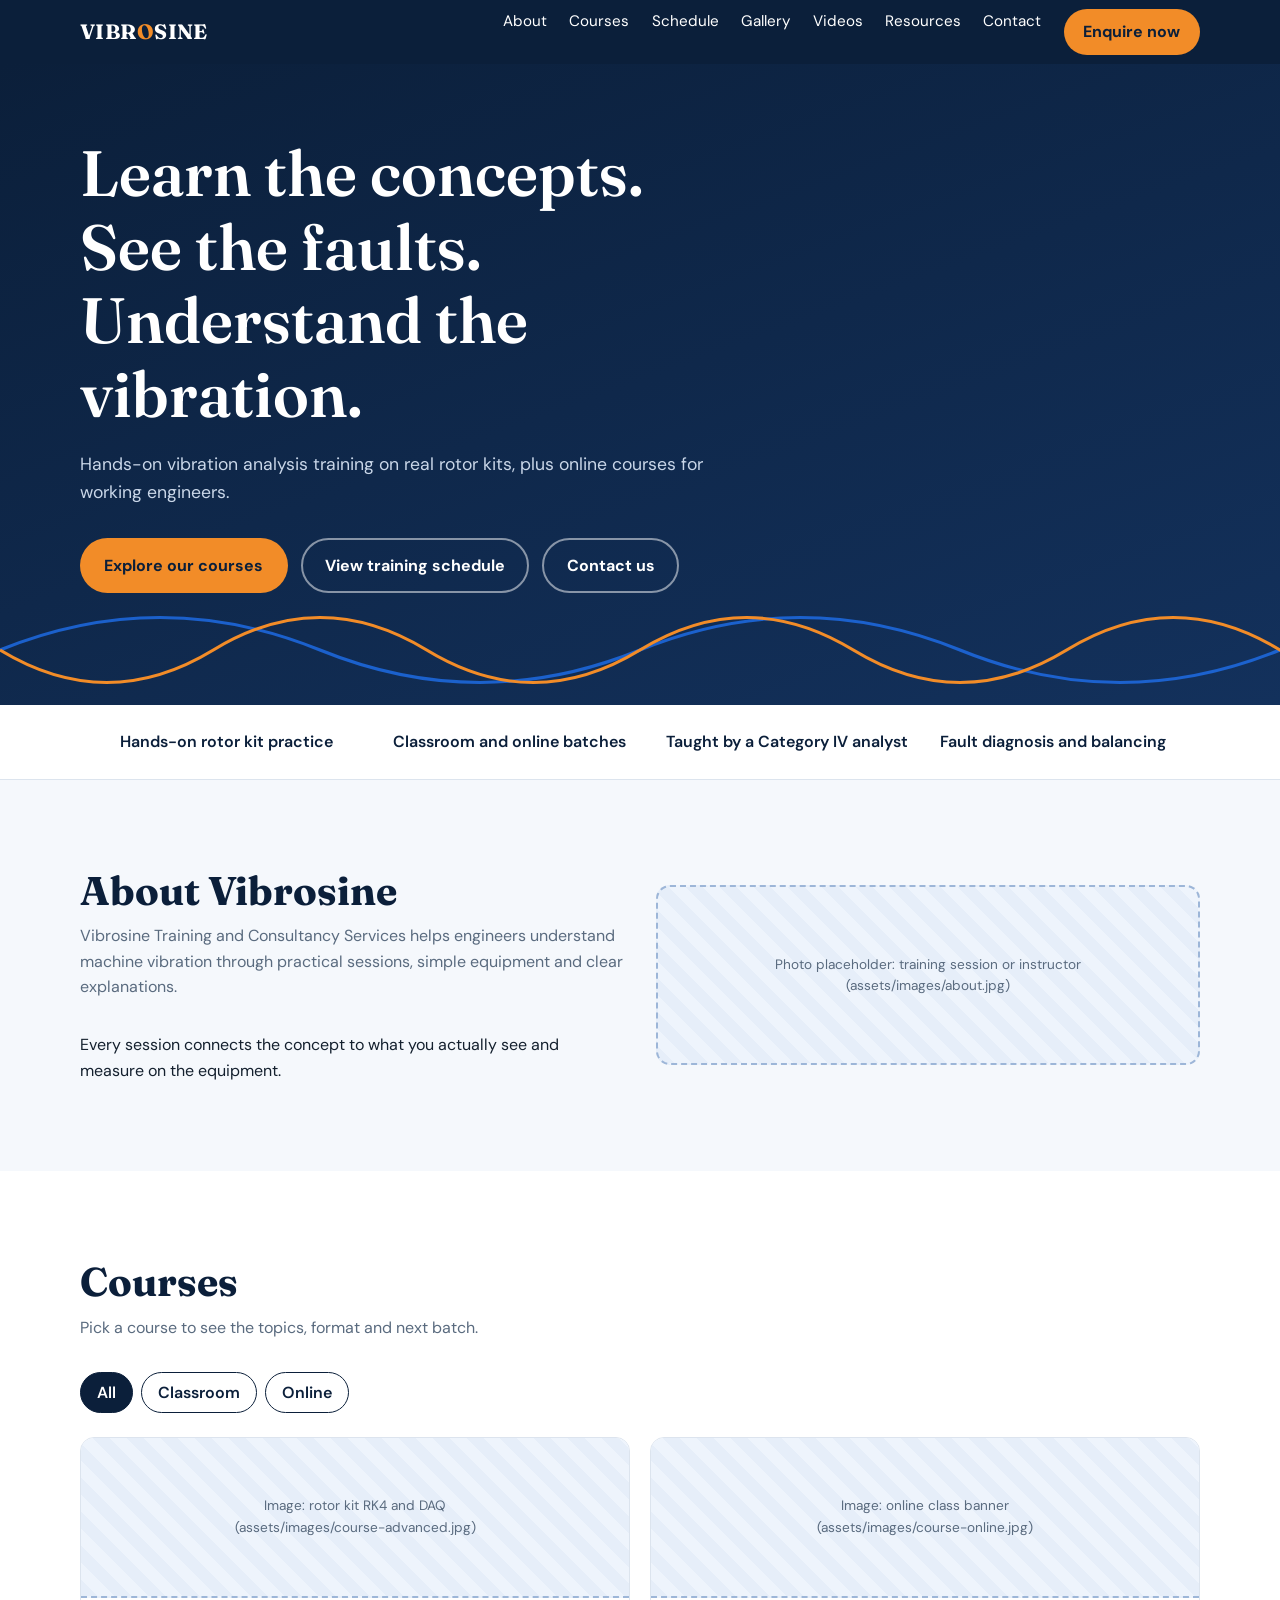
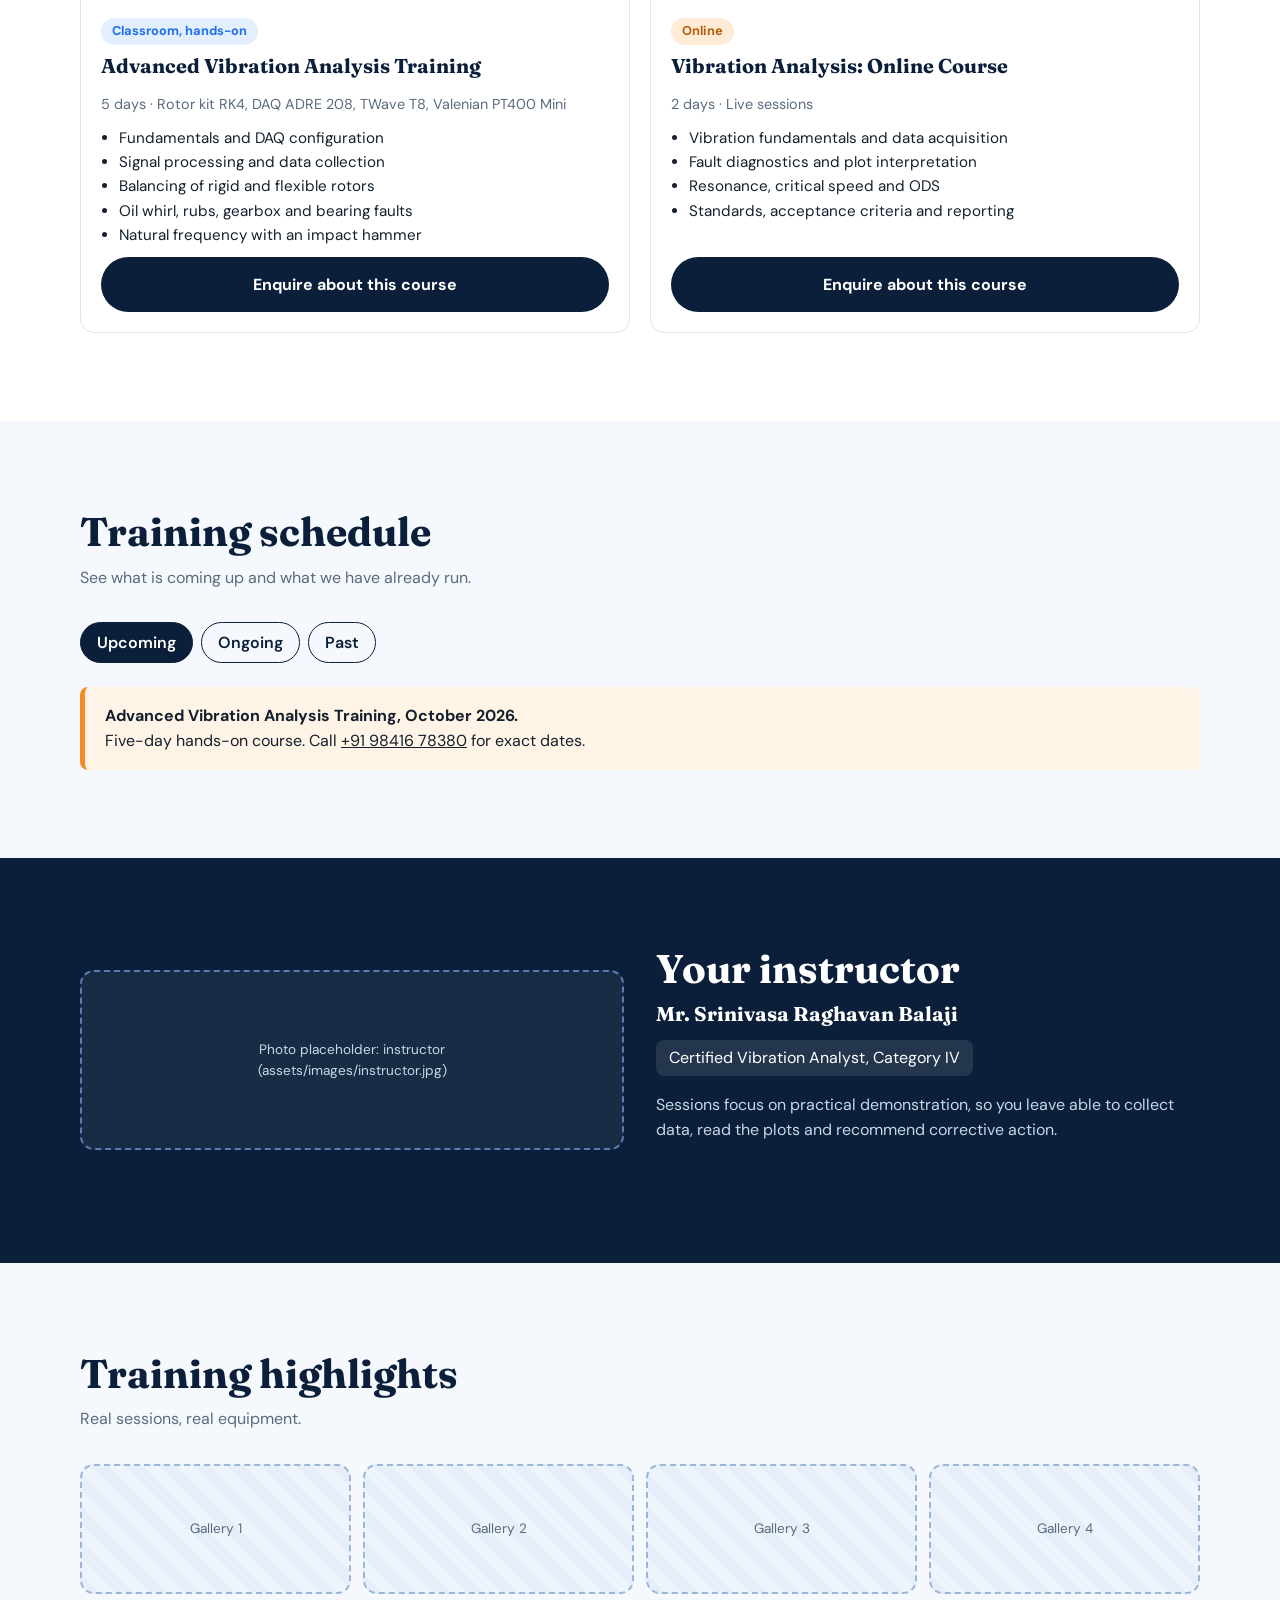
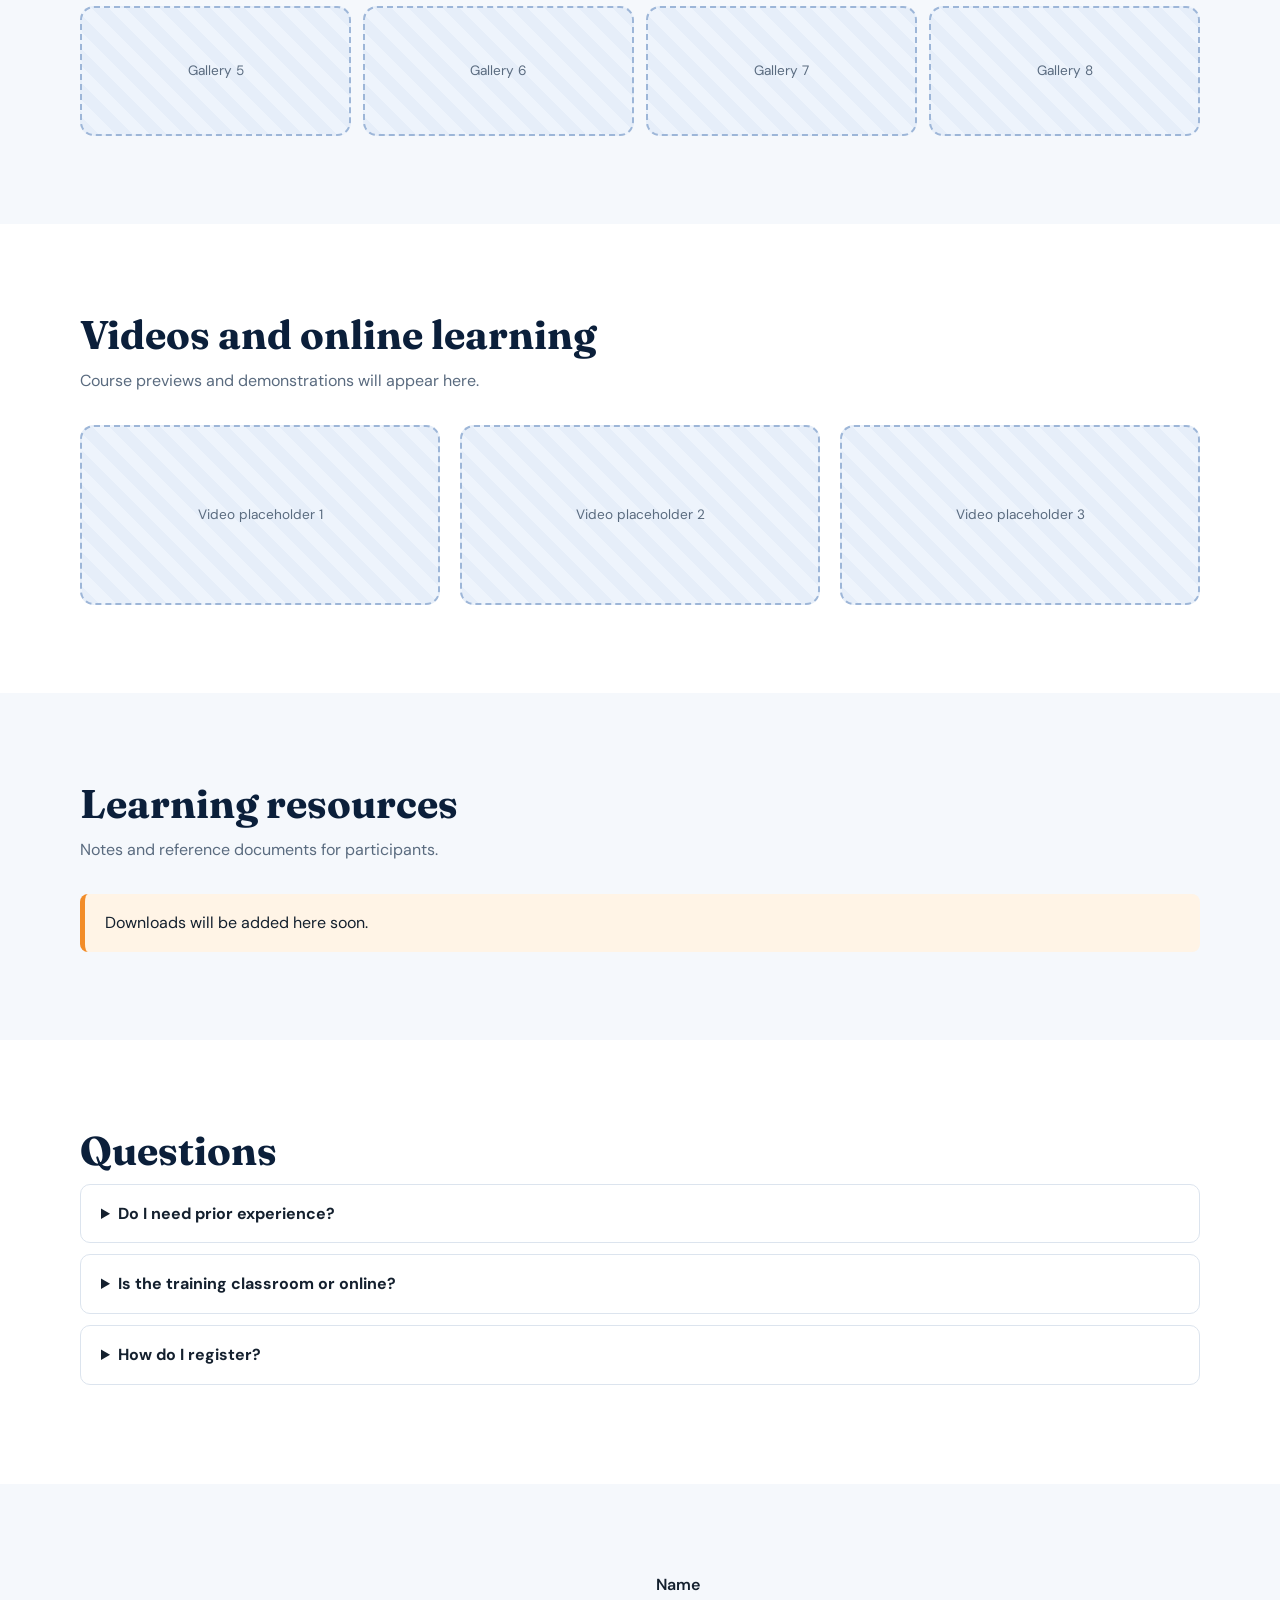
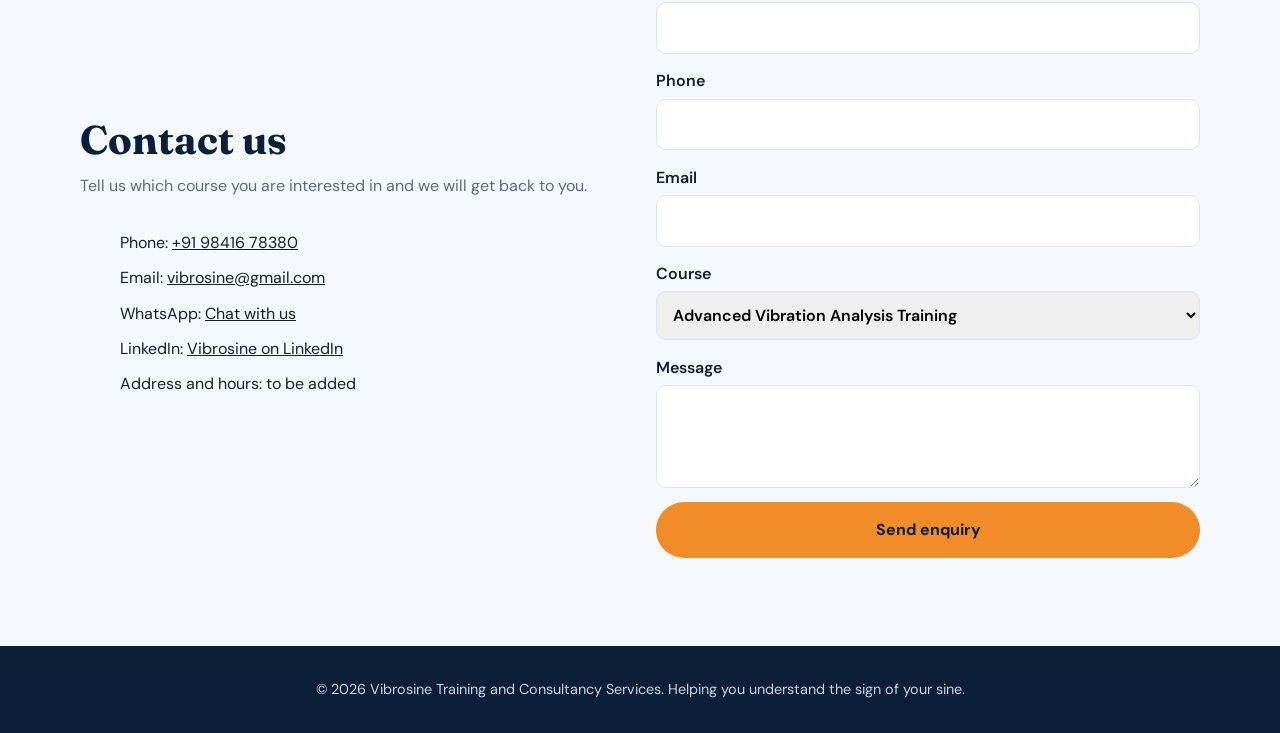
==== index.html @ 20111956 "Initial web design" ====
<!DOCTYPE html>
<html lang="en">
<head>
<meta charset="utf-8">
<meta name="viewport" content="width=device-width, initial-scale=1">
<title>Vibrosine Training and Consultancy Services | Vibration Analysis Training</title>
<meta name="description" content="Hands-on and online vibration analysis training in India. Learn the concepts, see the faults, understand the vibration.">
<link rel="preconnect" href="https://fonts.googleapis.com">
<link rel="preconnect" href="https://fonts.gstatic.com" crossorigin>
<link href="https://fonts.googleapis.com/css2?family=DM+Sans:wght@400;500;700&family=Fraunces:wght@600;700&display=swap" rel="stylesheet">
<link rel="stylesheet" href="css/styles.css">
</head>
<body>

<header class="top">
  <div class="wrap">
    <a class="brand" href="#home">VIBR<b>O</b>SINE</a>
    <button id="menu-btn" aria-expanded="false" aria-controls="nav-list" aria-label="Menu">&#9776;</button>
    <nav aria-label="Main">
      <ul id="nav-list">
        <li><a href="#about">About</a></li>
        <li><a href="#courses">Courses</a></li>
        <li><a href="#schedule">Schedule</a></li>
        <li><a href="#gallery">Gallery</a></li>
        <li><a href="#videos">Videos</a></li>
        <li><a href="#resources">Resources</a></li>
        <li><a href="#contact">Contact</a></li>
        <li><a class="btn btn-primary nav-cta" href="#contact">Enquire now</a></li>
      </ul>
    </nav>
  </div>
</header>

<main id="home">
<section class="hero">
  <div class="wrap">
    <h1>Learn the concepts. See the faults. Understand the vibration.</h1>
    <p>Hands-on vibration analysis training on real rotor kits, plus online courses for working engineers.</p>
    <div class="btns">
      <a class="btn btn-primary" href="#courses">Explore our courses</a>
      <a class="btn btn-ghost" href="#schedule">View training schedule</a>
      <a class="btn btn-ghost" href="#contact">Contact us</a>
    </div>
  </div>
  <svg class="wave" viewBox="0 0 2400 110" preserveAspectRatio="none" aria-hidden="true">
    <path class="b" d="M0 55 Q150 -10 300 55 T600 55 T900 55 T1200 55 T1500 55 T1800 55 T2100 55 T2400 55"/>
    <path class="a" d="M0 55 Q100 120 200 55 T400 55 T600 55 T800 55 T1000 55 T1200 55 T1400 55 T1600 55 T1800 55 T2000 55 T2200 55 T2400 55"/>
  </svg>
</section>

<div class="facts">
  <div class="wrap">
    <ul>
      <li>Hands-on rotor kit practice</li>
      <li>Classroom and online batches</li>
      <li>Taught by a Category IV analyst</li>
      <li>Fault diagnosis and balancing</li>
    </ul>
  </div>
</div>

<section id="about">
  <div class="wrap split">
    <div>
      <h2>About Vibrosine</h2>
      <p class="lead">Vibrosine Training and Consultancy Services helps engineers understand machine vibration through practical sessions, simple equipment and clear explanations. <!-- TODO: replace with client's company background, mission and vision --></p>
      <p>Every session connects the concept to what you actually see and measure on the equipment.</p>
    </div>
    <div class="ph">Photo placeholder: training session or instructor<br>(assets/images/about.jpg)</div>
  </div>
</section>

<section id="courses" class="sched">
  <div class="wrap">
    <h2>Courses</h2>
    <p class="lead">Pick a course to see the topics, format and next batch.</p>
    <div class="chips" role="group" aria-label="Filter courses">
      <button class="chip" data-filter="all" aria-pressed="true">All</button>
      <button class="chip" data-filter="classroom" aria-pressed="false">Classroom</button>
      <button class="chip" data-filter="online" aria-pressed="false">Online</button>
    </div>
    <div class="grid c2">
      <article class="card" data-type="classroom">
        <div class="ph">Image: rotor kit RK4 and DAQ<br>(assets/images/course-advanced.jpg)</div>
        <div class="body">
          <span class="tag">Classroom, hands-on</span>
          <h3>Advanced Vibration Analysis Training</h3>
          <p class="meta">5 days &middot; Rotor kit RK4, DAQ ADRE 208, TWave T8, Valenian PT400 Mini</p>
          <ul class="topics">
            <li>Fundamentals and DAQ configuration</li>
            <li>Signal processing and data collection</li>
            <li>Balancing of rigid and flexible rotors</li>
            <li>Oil whirl, rubs, gearbox and bearing faults</li>
            <li>Natural frequency with an impact hammer</li>
          </ul>
          <a class="btn btn-dark" href="#contact">Enquire about this course</a>
        </div>
      </article>
      <article class="card" data-type="online">
        <div class="ph">Image: online class banner<br>(assets/images/course-online.jpg)</div>
        <div class="body">
          <span class="tag online">Online</span>
          <h3>Vibration Analysis: Online Course</h3>
          <p class="meta">2 days &middot; Live sessions</p>
          <ul class="topics">
            <li>Vibration fundamentals and data acquisition</li>
            <li>Fault diagnostics and plot interpretation</li>
            <li>Resonance, critical speed and ODS</li>
            <li>Standards, acceptance criteria and reporting</li>
          </ul>
          <a class="btn btn-dark" href="#contact">Enquire about this course</a>
        </div>
      </article>
    </div>
  </div>
</section>

<section id="schedule">
  <div class="wrap">
    <h2>Training schedule</h2>
    <p class="lead">See what is coming up and what we have already run.</p>
    <div class="chips" role="tablist" aria-label="Schedule">
      <button class="chip" role="tab" data-panel="upcoming" aria-selected="true">Upcoming</button>
      <button class="chip" role="tab" data-panel="ongoing" aria-selected="false">Ongoing</button>
      <button class="chip" role="tab" data-panel="past" aria-selected="false">Past</button>
    </div>
    <div id="upcoming" class="panel">
      <div class="notice">
        <strong>Advanced Vibration Analysis Training, October 2026.</strong>
        <p>Five-day hands-on course. Call <a href="tel:+919841678380">+91 98416 78380</a> for exact dates. <!-- TODO: add confirmed dates --></p>
      </div>
    </div>
    <div id="ongoing" class="panel" hidden><p class="meta">No batch is running right now.</p></div>
    <div id="past" class="panel" hidden>
      <div class="grid c3">
        <div class="card"><div class="body"><span class="tag">Classroom</span><p class="date">Apr 12 to May 3, 2026</p><p>Vibration Analysis Training, four 5-day batches on the rotor kit.</p></div></div>
        <div class="card"><div class="body"><span class="tag online">Online</span><p class="date">Jun 13 to 28, 2026</p><p>Online course, three 2-day batches.</p></div></div>
      </div>
    </div>
  </div>
</section>

<section class="dark" id="instructor">
  <div class="wrap split">
    <div class="ph" style="color:#C9D6E8;background:rgba(255,255,255,.06);border-color:#5B7DB1">Photo placeholder: instructor<br>(assets/images/instructor.jpg)</div>
    <div>
      <h2>Your instructor</h2>
      <h3>Mr. Srinivasa Raghavan Balaji</h3>
      <span class="cred">Certified Vibration Analyst, Category IV</span>
      <p class="lead" style="margin-top:1rem">Sessions focus on practical demonstration, so you leave able to collect data, read the plots and recommend corrective action. <!-- TODO: client bio --></p>
    </div>
  </div>
</section>

<section id="gallery">
  <div class="wrap">
    <h2>Training highlights</h2>
    <p class="lead">Real sessions, real equipment.</p>
    <div class="gallery">
      <div class="ph">Gallery 1</div><div class="ph">Gallery 2</div><div class="ph">Gallery 3</div><div class="ph">Gallery 4</div>
      <div class="ph">Gallery 5</div><div class="ph">Gallery 6</div><div class="ph">Gallery 7</div><div class="ph">Gallery 8</div>
    </div>
  </div>
</section>

<section id="videos" class="sched">
  <div class="wrap">
    <h2>Videos and online learning</h2>
    <p class="lead">Course previews and demonstrations will appear here.</p>
    <div class="grid c3">
      <div class="ph">Video placeholder 1</div><div class="ph">Video placeholder 2</div><div class="ph">Video placeholder 3</div>
    </div>
  </div>
</section>

<section id="resources">
  <div class="wrap">
    <h2>Learning resources</h2>
    <p class="lead">Notes and reference documents for participants.</p>
    <div class="notice">Downloads will be added here soon.</div>
  </div>
</section>

<section id="faq" class="sched">
  <div class="wrap">
    <h2>Questions</h2>
    <details><summary>Do I need prior experience?</summary><p>Placeholder: confirm prerequisites with the client.</p></details>
    <details><summary>Is the training classroom or online?</summary><p>Both. See the course cards for the format of each course.</p></details>
    <details><summary>How do I register?</summary><p>Send an enquiry below or call +91 98416 78380.</p></details>
  </div>
</section>

<section id="contact">
  <div class="wrap split">
    <div>
      <h2>Contact us</h2>
      <p class="lead">Tell us which course you are interested in and we will get back to you.</p>
      <ul class="contact-list">
        <li>Phone: <a href="tel:+919841678380">+91 98416 78380</a></li>
        <li>Email: <a href="mailto:vibrosine@gmail.com">vibrosine@gmail.com</a></li>
        <li>WhatsApp: <a href="https://wa.me/919841678380">Chat with us</a></li>
        <li>LinkedIn: <a href="https://www.linkedin.com/in/vibrosine-training-and-consultancy-services-b23923156/">Vibrosine on LinkedIn</a></li>
        <li>Address and hours: <!-- TODO from client --> to be added</li>
      </ul>
    </div>
    <form name="enquiry" method="POST" data-netlify="true">
      <input type="hidden" name="form-name" value="enquiry">
      <label>Name <input name="name" required></label>
      <label>Phone <input name="phone" type="tel" required></label>
      <label>Email <input name="email" type="email"></label>
      <label>Course
        <select name="course"><option>Advanced Vibration Analysis Training</option><option>Online Course</option><option>Not sure yet</option></select>
      </label>
      <label>Message <textarea name="message" rows="3"></textarea></label>
      <button class="btn btn-primary" type="submit">Send enquiry</button>
    </form>
  </div>
</section>
</main>

<footer><div class="wrap">&copy; 2026 Vibrosine Training and Consultancy Services. Helping you understand the sign of your sine.</div></footer>

<div class="float"><a href="tel:+919841678380">Call</a><a href="https://wa.me/919841678380">WhatsApp</a></div>

<script src="js/main.js"></script>
</body>
</html>
---- css/styles.css ----
/* Vibrosine - base styles (mobile-first). Tokens first, then layout. */
:root{
  --navy:#0B1F3A; --navy-2:#13315C; --blue:#1F6FEB; --orange:#F28C28;
  --paper:#F5F8FC; --white:#fff; --ink:#14202E; --muted:#5A6B7F; --line:#DCE4EE;
  --serif:'Fraunces',Georgia,serif; --sans:'DM Sans',system-ui,sans-serif;
  --r:14px; --wrap:1120px;
}
*{box-sizing:border-box;margin:0}
html{scroll-behavior:smooth;scroll-padding-top:72px}
body{font:400 1rem/1.6 var(--sans);color:var(--ink);background:var(--paper)}
img{max-width:100%;display:block}
a{color:inherit}
:focus-visible{outline:3px solid var(--orange);outline-offset:3px}
.wrap{width:min(100% - 2.5rem,var(--wrap));margin-inline:auto}
section{padding:4rem 0}
h1,h2,h3{font-family:var(--serif);line-height:1.15;color:var(--navy)}
h1{font-size:clamp(2.2rem,8vw,4rem);font-weight:600}
h2{font-size:clamp(1.7rem,5vw,2.5rem);margin-bottom:.6rem}
h3{font-size:1.25rem;margin-bottom:.4rem}
.lead{color:var(--muted);max-width:60ch;margin-bottom:2rem}

.btn{display:inline-block;padding:.8rem 1.4rem;border-radius:999px;text-decoration:none;border:2px solid transparent;cursor:pointer;font:inherit;font-weight:700}
.btn-primary{background:var(--orange);color:var(--navy)}
.btn-ghost{border-color:rgba(255,255,255,.5);color:#fff}
.btn-dark{background:var(--navy);color:#fff}
.btn:hover{filter:brightness(1.08)}

.top{position:sticky;top:0;z-index:20;background:var(--navy);color:#fff}
.top .wrap{display:flex;align-items:center;justify-content:space-between;height:64px}
.brand{font-family:var(--serif);font-weight:700;font-size:1.3rem;text-decoration:none;letter-spacing:.02em}
.brand b{color:var(--orange)}
#menu-btn{background:none;border:0;color:#fff;font-size:1.6rem;padding:.4rem}
nav ul{list-style:none;display:none;position:absolute;left:0;right:0;top:64px;background:var(--navy-2);padding:1rem 1.25rem}
nav ul.open{display:block}
nav li a{display:block;padding:.65rem 0;text-decoration:none}
.nav-cta{display:none}

/* hero: the sine wave is the one memorable element */
.hero{background:linear-gradient(160deg,var(--navy),var(--navy-2));color:#fff;padding:4.5rem 0 7rem;position:relative;overflow:hidden}
.hero h1{color:#fff;max-width:16ch}
.hero p{max-width:52ch;margin:1.2rem 0 2rem;color:#C9D6E8;font-size:1.1rem}
.hero .btns{display:flex;flex-wrap:wrap;gap:.8rem}
.wave{position:absolute;left:0;bottom:0;width:200%;height:110px;animation:drift 14s linear infinite}
.wave path{fill:none;stroke-width:3}
.wave .a{stroke:var(--orange)} .wave .b{stroke:var(--blue);opacity:.8}
@keyframes drift{to{transform:translateX(-50%)}}
@media (prefers-reduced-motion:reduce){.wave{animation:none}html{scroll-behavior:auto}}

.facts{background:var(--white);border-bottom:1px solid var(--line);padding:1.5rem 0}
.facts ul{list-style:none;display:grid;gap:.8rem;grid-template-columns:1fr 1fr;font-weight:600;color:var(--navy)}

.ph{background:repeating-linear-gradient(45deg,#E6EEF9,#E6EEF9 12px,#EEF4FC 12px,#EEF4FC 24px);border:2px dashed #9DB6D8;border-radius:var(--r);display:grid;place-items:center;text-align:center;color:var(--muted);font-size:.85rem;padding:1rem;min-height:180px}

.grid{display:grid;gap:1.25rem}
.card{background:var(--white);border:1px solid var(--line);border-radius:var(--r);overflow:hidden;display:flex;flex-direction:column}
.card[hidden]{display:none}
.card .body{padding:1.25rem;display:flex;flex-direction:column;gap:.6rem;flex:1}
.card .ph{border-radius:0;border:0;border-bottom:2px dashed #9DB6D8;min-height:160px}
.tag{align-self:flex-start;font-size:.8rem;font-weight:700;padding:.2rem .7rem;border-radius:999px;background:#E3EEFF;color:var(--blue)}
.tag.online{background:#FFEBD6;color:#B25F0A}
.meta{color:var(--muted);font-size:.9rem}
.card ul.topics{padding-left:1.1rem;font-size:.95rem}
.card .btn{margin-top:auto;text-align:center}
.chips{display:flex;gap:.5rem;margin-bottom:1.5rem;flex-wrap:wrap}
.chip{border:1.5px solid var(--navy);background:none;color:var(--navy);border-radius:999px;padding:.4rem 1rem;font:inherit;font-weight:600;cursor:pointer}
.chip[aria-pressed=true],.chip[aria-selected=true]{background:var(--navy);color:#fff}

.sched{background:var(--white)}
.date{font-family:var(--serif);font-weight:700;font-size:1.15rem;color:var(--navy)}
.panel[hidden]{display:none}
.notice{background:#FFF4E6;border-left:5px solid var(--orange);padding:1rem 1.25rem;border-radius:8px}

.split{display:grid;gap:2rem;align-items:center}
.dark{background:var(--navy);color:#fff}
.dark h2,.dark h3{color:#fff}
.dark .lead{color:#C9D6E8}
.cred{display:inline-block;margin-top:.6rem;padding:.3rem .8rem;border-radius:8px;background:rgba(255,255,255,.1)}

.gallery{display:grid;gap:.75rem;grid-template-columns:1fr 1fr}
.gallery .ph{min-height:130px}

details{background:var(--white);border:1px solid var(--line);border-radius:10px;padding:1rem 1.25rem;margin-bottom:.7rem}
summary{font-weight:700;cursor:pointer}
details p{margin-top:.6rem;color:var(--muted)}

form{display:grid;gap:.9rem}
label{font-weight:600;display:grid;gap:.3rem}
input,select,textarea{font:inherit;padding:.75rem;border:1.5px solid var(--line);border-radius:10px;width:100%}
.contact-list{list-style:none;display:grid;gap:.6rem;margin:1rem 0}
footer{background:var(--navy);color:#C9D6E8;padding:2rem 0 5.5rem;text-align:center;font-size:.9rem}

.float{position:fixed;left:0;right:0;bottom:0;z-index:30;display:flex;background:var(--navy);box-shadow:0 -4px 16px rgba(0,0,0,.2)}
.float a{flex:1;text-align:center;padding:.9rem;font-weight:700;text-decoration:none;color:#fff}
.float a+a{background:#1FA855}

@media (min-width:760px){
  #menu-btn{display:none}
  nav ul{display:flex;position:static;background:none;padding:0;gap:1.4rem}
  nav li a{padding:0;font-size:.95rem}
  .nav-cta{display:inline-block;padding:.5rem 1.1rem}
  .grid.c2{grid-template-columns:repeat(2,1fr)}
  .grid.c3{grid-template-columns:repeat(3,1fr)}
  .facts ul{grid-template-columns:repeat(4,1fr)}
  .split{grid-template-columns:1fr 1fr}
  .gallery{grid-template-columns:repeat(4,1fr)}
  .float{display:none}
  footer{padding-bottom:2rem}
  section{padding:5.5rem 0}
}
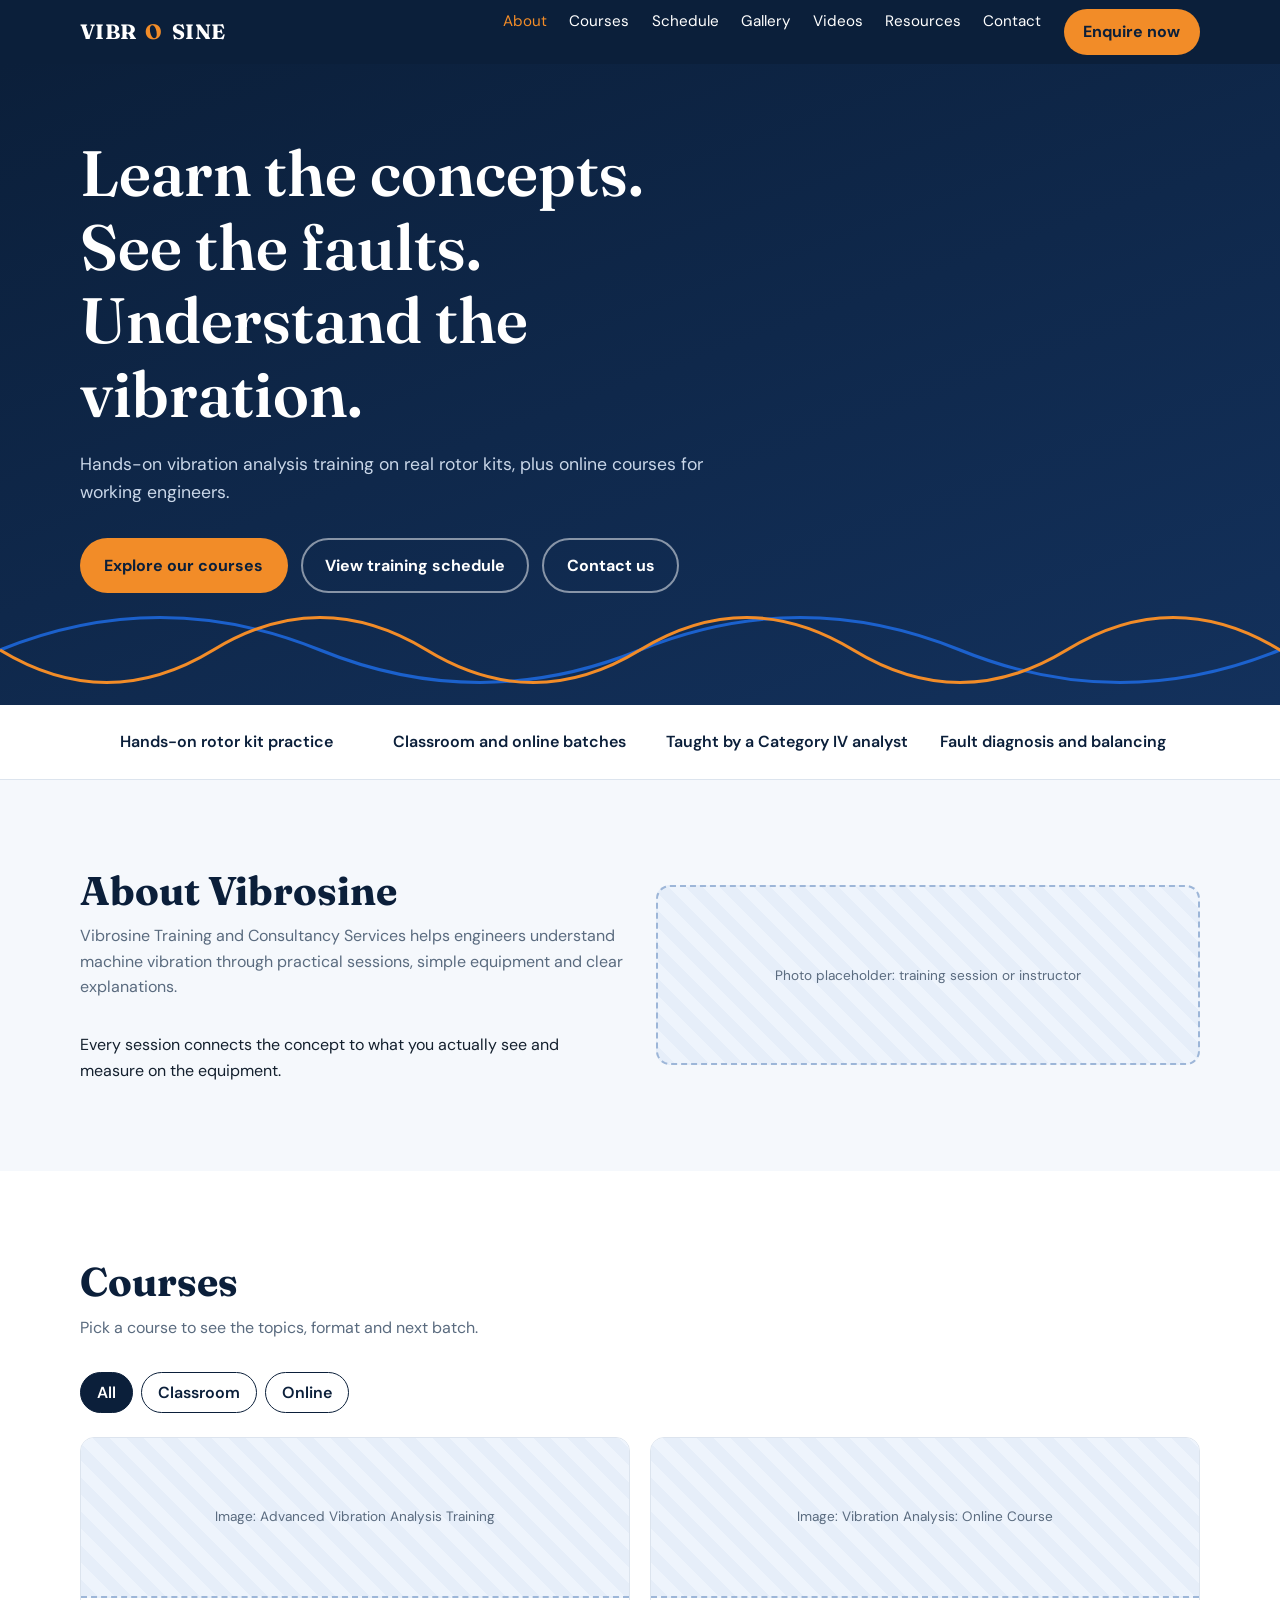
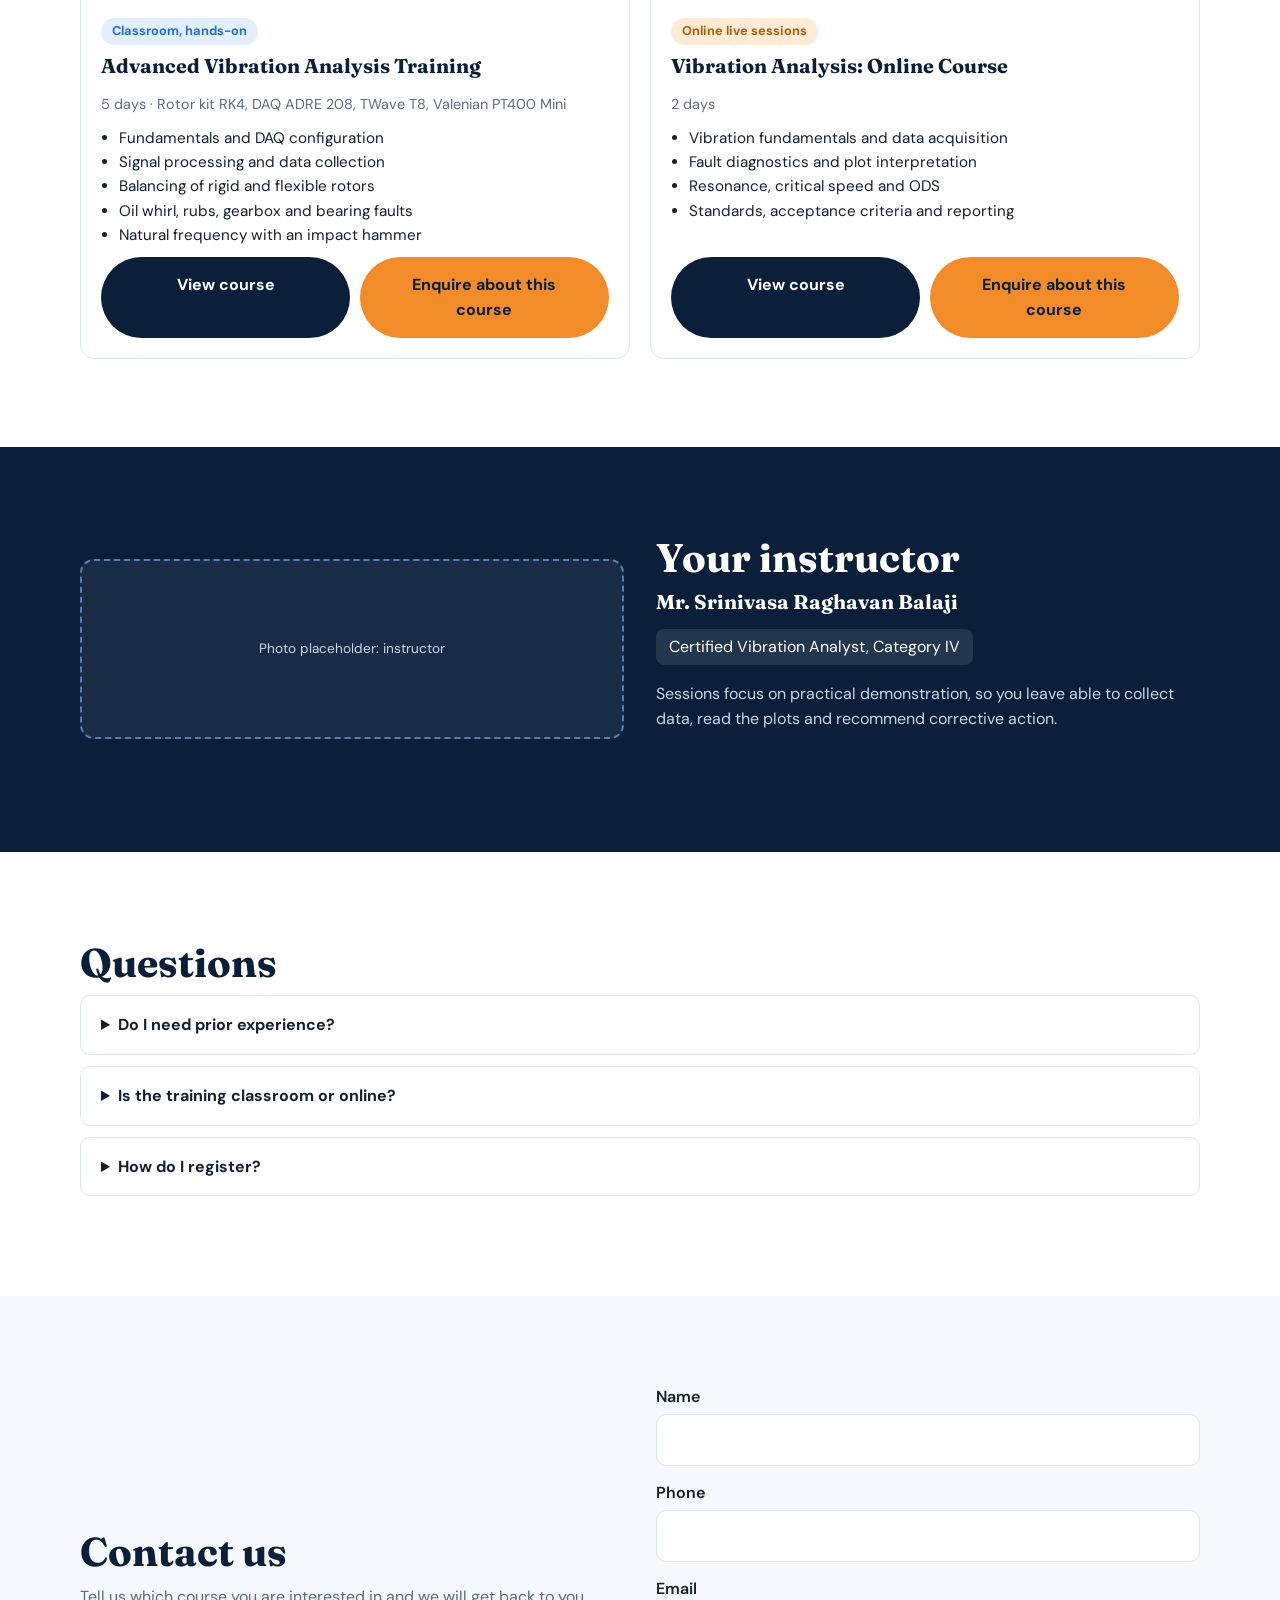
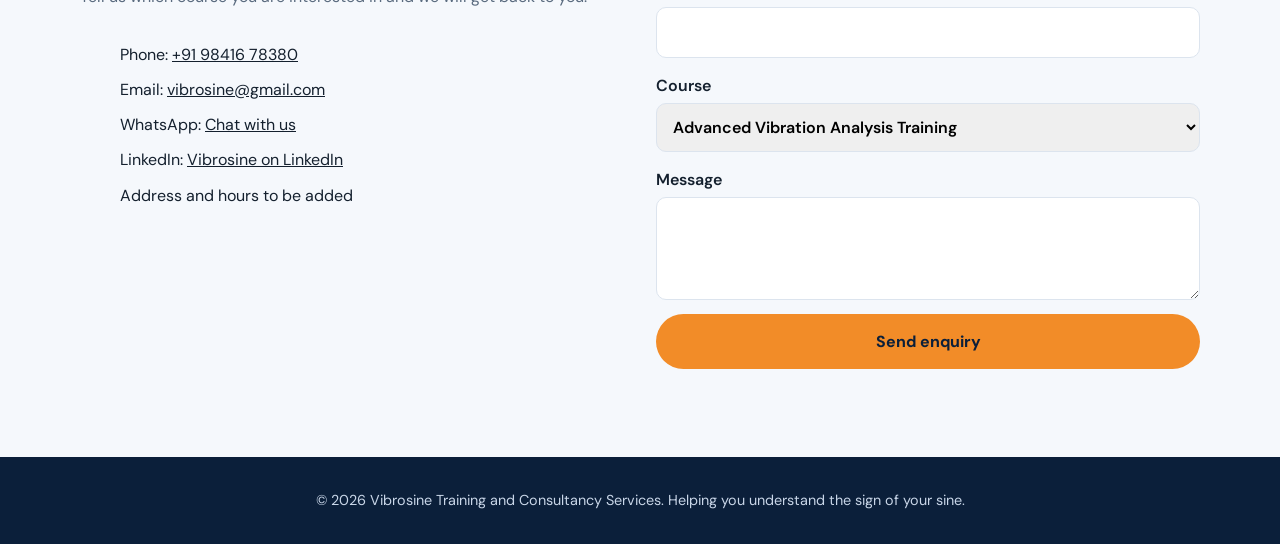
==== commit e8d1db1a: "Add files via upload" ====
--- a/index.html
+++ b/index.html
@@ -1,227 +1,135 @@
-<!DOCTYPE html>
-<html lang="en">
-<head>
-<meta charset="utf-8">
-<meta name="viewport" content="width=device-width, initial-scale=1">
-<title>Vibrosine Training and Consultancy Services | Vibration Analysis Training</title>
-<meta name="description" content="Hands-on and online vibration analysis training in India. Learn the concepts, see the faults, understand the vibration.">
-<link rel="preconnect" href="https://fonts.googleapis.com">
-<link rel="preconnect" href="https://fonts.gstatic.com" crossorigin>
-<link href="https://fonts.googleapis.com/css2?family=DM+Sans:wght@400;500;700&family=Fraunces:wght@600;700&display=swap" rel="stylesheet">
-<link rel="stylesheet" href="css/styles.css">
-</head>
-<body>
-
-<header class="top">
-  <div class="wrap">
-    <a class="brand" href="#home">VIBR<b>O</b>SINE</a>
-    <button id="menu-btn" aria-expanded="false" aria-controls="nav-list" aria-label="Menu">&#9776;</button>
-    <nav aria-label="Main">
-      <ul id="nav-list">
-        <li><a href="#about">About</a></li>
-        <li><a href="#courses">Courses</a></li>
-        <li><a href="#schedule">Schedule</a></li>
-        <li><a href="#gallery">Gallery</a></li>
-        <li><a href="#videos">Videos</a></li>
-        <li><a href="#resources">Resources</a></li>
-        <li><a href="#contact">Contact</a></li>
-        <li><a class="btn btn-primary nav-cta" href="#contact">Enquire now</a></li>
-      </ul>
-    </nav>
-  </div>
-</header>
-
-<main id="home">
-<section class="hero">
-  <div class="wrap">
-    <h1>Learn the concepts. See the faults. Understand the vibration.</h1>
-    <p>Hands-on vibration analysis training on real rotor kits, plus online courses for working engineers.</p>
-    <div class="btns">
-      <a class="btn btn-primary" href="#courses">Explore our courses</a>
-      <a class="btn btn-ghost" href="#schedule">View training schedule</a>
-      <a class="btn btn-ghost" href="#contact">Contact us</a>
-    </div>
-  </div>
-  <svg class="wave" viewBox="0 0 2400 110" preserveAspectRatio="none" aria-hidden="true">
-    <path class="b" d="M0 55 Q150 -10 300 55 T600 55 T900 55 T1200 55 T1500 55 T1800 55 T2100 55 T2400 55"/>
-    <path class="a" d="M0 55 Q100 120 200 55 T400 55 T600 55 T800 55 T1000 55 T1200 55 T1400 55 T1600 55 T1800 55 T2000 55 T2200 55 T2400 55"/>
-  </svg>
-</section>
-
-<div class="facts">
-  <div class="wrap">
-    <ul>
-      <li>Hands-on rotor kit practice</li>
-      <li>Classroom and online batches</li>
-      <li>Taught by a Category IV analyst</li>
-      <li>Fault diagnosis and balancing</li>
-    </ul>
-  </div>
-</div>
-
-<section id="about">
-  <div class="wrap split">
-    <div>
-      <h2>About Vibrosine</h2>
-      <p class="lead">Vibrosine Training and Consultancy Services helps engineers understand machine vibration through practical sessions, simple equipment and clear explanations. <!-- TODO: replace with client's company background, mission and vision --></p>
-      <p>Every session connects the concept to what you actually see and measure on the equipment.</p>
-    </div>
-    <div class="ph">Photo placeholder: training session or instructor<br>(assets/images/about.jpg)</div>
-  </div>
-</section>
-
-<section id="courses" class="sched">
-  <div class="wrap">
-    <h2>Courses</h2>
-    <p class="lead">Pick a course to see the topics, format and next batch.</p>
-    <div class="chips" role="group" aria-label="Filter courses">
-      <button class="chip" data-filter="all" aria-pressed="true">All</button>
-      <button class="chip" data-filter="classroom" aria-pressed="false">Classroom</button>
-      <button class="chip" data-filter="online" aria-pressed="false">Online</button>
-    </div>
-    <div class="grid c2">
-      <article class="card" data-type="classroom">
-        <div class="ph">Image: rotor kit RK4 and DAQ<br>(assets/images/course-advanced.jpg)</div>
-        <div class="body">
-          <span class="tag">Classroom, hands-on</span>
-          <h3>Advanced Vibration Analysis Training</h3>
-          <p class="meta">5 days &middot; Rotor kit RK4, DAQ ADRE 208, TWave T8, Valenian PT400 Mini</p>
-          <ul class="topics">
-            <li>Fundamentals and DAQ configuration</li>
-            <li>Signal processing and data collection</li>
-            <li>Balancing of rigid and flexible rotors</li>
-            <li>Oil whirl, rubs, gearbox and bearing faults</li>
-            <li>Natural frequency with an impact hammer</li>
-          </ul>
-          <a class="btn btn-dark" href="#contact">Enquire about this course</a>
-        </div>
-      </article>
-      <article class="card" data-type="online">
-        <div class="ph">Image: online class banner<br>(assets/images/course-online.jpg)</div>
-        <div class="body">
-          <span class="tag online">Online</span>
-          <h3>Vibration Analysis: Online Course</h3>
-          <p class="meta">2 days &middot; Live sessions</p>
-          <ul class="topics">
-            <li>Vibration fundamentals and data acquisition</li>
-            <li>Fault diagnostics and plot interpretation</li>
-            <li>Resonance, critical speed and ODS</li>
-            <li>Standards, acceptance criteria and reporting</li>
-          </ul>
-          <a class="btn btn-dark" href="#contact">Enquire about this course</a>
-        </div>
-      </article>
-    </div>
-  </div>
-</section>
-
-<section id="schedule">
-  <div class="wrap">
-    <h2>Training schedule</h2>
-    <p class="lead">See what is coming up and what we have already run.</p>
-    <div class="chips" role="tablist" aria-label="Schedule">
-      <button class="chip" role="tab" data-panel="upcoming" aria-selected="true">Upcoming</button>
-      <button class="chip" role="tab" data-panel="ongoing" aria-selected="false">Ongoing</button>
-      <button class="chip" role="tab" data-panel="past" aria-selected="false">Past</button>
-    </div>
-    <div id="upcoming" class="panel">
-      <div class="notice">
-        <strong>Advanced Vibration Analysis Training, October 2026.</strong>
-        <p>Five-day hands-on course. Call <a href="tel:+919841678380">+91 98416 78380</a> for exact dates. <!-- TODO: add confirmed dates --></p>
-      </div>
-    </div>
-    <div id="ongoing" class="panel" hidden><p class="meta">No batch is running right now.</p></div>
-    <div id="past" class="panel" hidden>
-      <div class="grid c3">
-        <div class="card"><div class="body"><span class="tag">Classroom</span><p class="date">Apr 12 to May 3, 2026</p><p>Vibration Analysis Training, four 5-day batches on the rotor kit.</p></div></div>
-        <div class="card"><div class="body"><span class="tag online">Online</span><p class="date">Jun 13 to 28, 2026</p><p>Online course, three 2-day batches.</p></div></div>
-      </div>
-    </div>
-  </div>
-</section>
-
-<section class="dark" id="instructor">
-  <div class="wrap split">
-    <div class="ph" style="color:#C9D6E8;background:rgba(255,255,255,.06);border-color:#5B7DB1">Photo placeholder: instructor<br>(assets/images/instructor.jpg)</div>
-    <div>
-      <h2>Your instructor</h2>
-      <h3>Mr. Srinivasa Raghavan Balaji</h3>
-      <span class="cred">Certified Vibration Analyst, Category IV</span>
-      <p class="lead" style="margin-top:1rem">Sessions focus on practical demonstration, so you leave able to collect data, read the plots and recommend corrective action. <!-- TODO: client bio --></p>
-    </div>
-  </div>
-</section>
-
-<section id="gallery">
-  <div class="wrap">
-    <h2>Training highlights</h2>
-    <p class="lead">Real sessions, real equipment.</p>
-    <div class="gallery">
-      <div class="ph">Gallery 1</div><div class="ph">Gallery 2</div><div class="ph">Gallery 3</div><div class="ph">Gallery 4</div>
-      <div class="ph">Gallery 5</div><div class="ph">Gallery 6</div><div class="ph">Gallery 7</div><div class="ph">Gallery 8</div>
-    </div>
-  </div>
-</section>
-
-<section id="videos" class="sched">
-  <div class="wrap">
-    <h2>Videos and online learning</h2>
-    <p class="lead">Course previews and demonstrations will appear here.</p>
-    <div class="grid c3">
-      <div class="ph">Video placeholder 1</div><div class="ph">Video placeholder 2</div><div class="ph">Video placeholder 3</div>
-    </div>
-  </div>
-</section>
-
-<section id="resources">
-  <div class="wrap">
-    <h2>Learning resources</h2>
-    <p class="lead">Notes and reference documents for participants.</p>
-    <div class="notice">Downloads will be added here soon.</div>
-  </div>
-</section>
-
-<section id="faq" class="sched">
-  <div class="wrap">
-    <h2>Questions</h2>
-    <details><summary>Do I need prior experience?</summary><p>Placeholder: confirm prerequisites with the client.</p></details>
-    <details><summary>Is the training classroom or online?</summary><p>Both. See the course cards for the format of each course.</p></details>
-    <details><summary>How do I register?</summary><p>Send an enquiry below or call +91 98416 78380.</p></details>
-  </div>
-</section>
-
-<section id="contact">
-  <div class="wrap split">
-    <div>
-      <h2>Contact us</h2>
-      <p class="lead">Tell us which course you are interested in and we will get back to you.</p>
-      <ul class="contact-list">
-        <li>Phone: <a href="tel:+919841678380">+91 98416 78380</a></li>
-        <li>Email: <a href="mailto:vibrosine@gmail.com">vibrosine@gmail.com</a></li>
-        <li>WhatsApp: <a href="https://wa.me/919841678380">Chat with us</a></li>
-        <li>LinkedIn: <a href="https://www.linkedin.com/in/vibrosine-training-and-consultancy-services-b23923156/">Vibrosine on LinkedIn</a></li>
-        <li>Address and hours: <!-- TODO from client --> to be added</li>
-      </ul>
-    </div>
-    <form name="enquiry" method="POST" data-netlify="true">
-      <input type="hidden" name="form-name" value="enquiry">
-      <label>Name <input name="name" required></label>
-      <label>Phone <input name="phone" type="tel" required></label>
-      <label>Email <input name="email" type="email"></label>
-      <label>Course
-        <select name="course"><option>Advanced Vibration Analysis Training</option><option>Online Course</option><option>Not sure yet</option></select>
-      </label>
-      <label>Message <textarea name="message" rows="3"></textarea></label>
-      <button class="btn btn-primary" type="submit">Send enquiry</button>
-    </form>
-  </div>
-</section>
-</main>
-
-<footer><div class="wrap">&copy; 2026 Vibrosine Training and Consultancy Services. Helping you understand the sign of your sine.</div></footer>
-
-<div class="float"><a href="tel:+919841678380">Call</a><a href="https://wa.me/919841678380">WhatsApp</a></div>
-
-<script src="js/main.js"></script>
-</body>
-</html>
+<!DOCTYPE html>
+<html lang="en">
+<head>
+<meta charset="utf-8">
+<meta name="viewport" content="width=device-width, initial-scale=1">
+<title>Vibrosine Training and Consultancy Services | Vibration Analysis Training</title>
+<meta name="description" content="Hands-on and online vibration analysis training in India. Learn the concepts, see the faults, understand the vibration.">
+<link rel="preconnect" href="https://fonts.googleapis.com">
+<link rel="preconnect" href="https://fonts.gstatic.com" crossorigin>
+<link href="https://fonts.googleapis.com/css2?family=DM+Sans:wght@400;500;700&family=Fraunces:wght@600;700&display=swap" rel="stylesheet">
+<link rel="stylesheet" href="css/tokens.css">
+<link rel="stylesheet" href="css/base.css">
+<link rel="stylesheet" href="css/components.css">
+<link rel="stylesheet" href="css/pages.css">
+</head>
+<body data-root="" data-page="home">
+
+<header class="top">
+  <div class="wrap">
+    <a class="brand" href="index.html">VIBR<b>O</b>SINE</a>
+    <button id="menu-btn" aria-expanded="false" aria-controls="nav-list" aria-label="Menu">&#9776;</button>
+    <nav aria-label="Main">
+      <ul id="nav-list">
+        <li><a href="index.html#about">About</a></li>
+        <li><a href="courses/index.html">Courses</a></li>
+        <li><a href="schedule/index.html">Schedule</a></li>
+        <li><a href="gallery/index.html">Gallery</a></li>
+        <li><a href="videos/index.html">Videos</a></li>
+        <li><a href="resources/index.html">Resources</a></li>
+        <li><a href="index.html#contact">Contact</a></li>
+        <li><a class="btn btn-primary nav-cta" href="index.html#contact">Enquire now</a></li>
+      </ul>
+    </nav>
+  </div>
+</header>
+
+<main id="home">
+<section class="hero">
+  <div class="wrap">
+    <h1 data-bind="hero-title">Learn the concepts. See the faults. Understand the vibration.</h1>
+    <p data-bind="hero-subtitle">Hands-on vibration analysis training on real rotor kits, plus online courses for working engineers.</p>
+    <div class="btns">
+      <a class="btn btn-primary" href="courses/index.html">Explore our courses</a>
+      <a class="btn btn-ghost" href="schedule/index.html">View training schedule</a>
+      <a class="btn btn-ghost" href="#contact">Contact us</a>
+    </div>
+  </div>
+  <svg class="wave" viewBox="0 0 2400 110" preserveAspectRatio="none" aria-hidden="true">
+    <path class="b" d="M0 55 Q150 -10 300 55 T600 55 T900 55 T1200 55 T1500 55 T1800 55 T2100 55 T2400 55"/>
+    <path class="a" d="M0 55 Q100 120 200 55 T400 55 T600 55 T800 55 T1000 55 T1200 55 T1400 55 T1600 55 T1800 55 T2000 55 T2200 55 T2400 55"/>
+  </svg>
+</section>
+
+<div class="facts">
+  <div class="wrap">
+    <ul data-bind="facts"></ul>
+  </div>
+</div>
+
+<section id="about">
+  <div class="wrap split">
+    <div>
+      <h2>About Vibrosine</h2>
+      <p class="lead" data-bind="about-lead"></p>
+      <p data-bind="about-body"></p>
+    </div>
+    <div data-bind="about-media"></div>
+  </div>
+</section>
+
+<section id="courses" class="sched">
+  <div class="wrap">
+    <h2>Courses</h2>
+    <p class="lead">Pick a course to see the topics, format and next batch.</p>
+    <div class="chips" role="group" aria-label="Filter courses">
+      <button class="chip" data-filter="all" aria-pressed="true">All</button>
+      <button class="chip" data-filter="classroom" aria-pressed="false">Classroom</button>
+      <button class="chip" data-filter="online" aria-pressed="false">Online</button>
+    </div>
+    <div class="grid c2" data-bind="courses"></div>
+  </div>
+</section>
+
+<section class="dark" id="instructor">
+  <div class="wrap split">
+    <div data-bind="instructor-media"></div>
+    <div>
+      <h2>Your instructor</h2>
+      <h3 data-bind="instructor-name"></h3>
+      <span class="cred" data-bind="instructor-cred"></span>
+      <p class="lead" style="margin-top:1rem" data-bind="instructor-bio"></p>
+    </div>
+  </div>
+</section>
+
+<section id="faq" class="sched">
+  <div class="wrap">
+    <h2>Questions</h2>
+    <div data-bind="faq"></div>
+  </div>
+</section>
+
+<section id="contact">
+  <div class="wrap split">
+    <div>
+      <h2>Contact us</h2>
+      <p class="lead">Tell us which course you are interested in and we will get back to you.</p>
+      <ul class="contact-list" data-bind="contact-list"></ul>
+    </div>
+    <form name="enquiry" method="POST" data-netlify="true">
+      <input type="hidden" name="form-name" value="enquiry">
+      <label>Name <input name="name" required></label>
+      <label>Phone <input name="phone" type="tel" required></label>
+      <label>Email <input name="email" type="email"></label>
+      <label>Course
+        <select name="course">
+          <option>Advanced Vibration Analysis Training</option>
+          <option>Vibration Analysis: Online Course</option>
+          <option>Not sure yet</option>
+        </select>
+      </label>
+      <label>Message <textarea name="message" rows="3"></textarea></label>
+      <button class="btn btn-primary" type="submit">Send enquiry</button>
+    </form>
+  </div>
+</section>
+</main>
+
+<footer><div class="wrap">&copy; 2026 Vibrosine Training and Consultancy Services. Helping you understand the sign of your sine.</div></footer>
+<div class="float"><a href="tel:+919841678380">Call</a><a href="https://wa.me/919841678380">WhatsApp</a></div>
+
+<script src="js/render.js"></script>
+<script src="js/main.js"></script>
+</body>
+</html>
--- a/css/tokens.css
+++ b/css/tokens.css
@@ -0,0 +1,16 @@
+/* Design tokens — colours, type, spacing. Edit here to restyle the site. */
+:root {
+  --navy: #0B1F3A;
+  --navy-2: #13315C;
+  --blue: #1F6FEB;
+  --orange: #F28C28;
+  --paper: #F5F8FC;
+  --white: #fff;
+  --ink: #14202E;
+  --muted: #5A6B7F;
+  --line: #DCE4EE;
+  --serif: "Fraunces", Georgia, serif;
+  --sans: "DM Sans", system-ui, sans-serif;
+  --r: 14px;
+  --wrap: 1120px;
+}
--- a/css/base.css
+++ b/css/base.css
@@ -0,0 +1,24 @@
+/* Reset, typography, page shell */
+* { box-sizing: border-box; margin: 0; }
+html { scroll-behavior: smooth; scroll-padding-top: 72px; }
+body {
+  font: 400 1rem/1.6 var(--sans);
+  color: var(--ink);
+  background: var(--paper);
+}
+img { max-width: 100%; display: block; }
+a { color: inherit; }
+:focus-visible { outline: 3px solid var(--orange); outline-offset: 3px; }
+.wrap { width: min(100% - 2.5rem, var(--wrap)); margin-inline: auto; }
+section { padding: 4rem 0; }
+h1, h2, h3 { font-family: var(--serif); line-height: 1.15; color: var(--navy); }
+h1 { font-size: clamp(2.2rem, 8vw, 4rem); font-weight: 600; }
+h2 { font-size: clamp(1.7rem, 5vw, 2.5rem); margin-bottom: .6rem; }
+h3 { font-size: 1.25rem; margin-bottom: .4rem; }
+.lead { color: var(--muted); max-width: 60ch; margin-bottom: 2rem; }
+@media (prefers-reduced-motion: reduce) {
+  html { scroll-behavior: auto; }
+}
+@media (min-width: 760px) {
+  section { padding: 5.5rem 0; }
+}
--- a/css/components.css
+++ b/css/components.css
@@ -0,0 +1,178 @@
+/* Shared UI: buttons, header, cards, forms, footer */
+.btn {
+  display: inline-block;
+  padding: .8rem 1.4rem;
+  border-radius: 999px;
+  text-decoration: none;
+  border: 2px solid transparent;
+  cursor: pointer;
+  font: inherit;
+  font-weight: 700;
+}
+.btn-primary { background: var(--orange); color: var(--navy); }
+.btn-ghost { border-color: rgba(255, 255, 255, .5); color: #fff; }
+.btn-dark { background: var(--navy); color: #fff; }
+.btn:hover { filter: brightness(1.08); }
+
+.top { position: sticky; top: 0; z-index: 20; background: var(--navy); color: #fff; }
+.top .wrap { display: flex; align-items: center; justify-content: space-between; height: 64px; }
+.brand {
+  display: flex;
+  align-items: center;
+  gap: .55rem;
+  font-family: var(--serif);
+  font-weight: 700;
+  font-size: 1.3rem;
+  text-decoration: none;
+  letter-spacing: .02em;
+}
+.brand img { height: 36px; width: auto; }
+.brand b { color: var(--orange); }
+#menu-btn { background: none; border: 0; color: #fff; font-size: 1.6rem; padding: .4rem; }
+nav ul {
+  list-style: none;
+  display: none;
+  position: absolute;
+  left: 0;
+  right: 0;
+  top: 64px;
+  background: var(--navy-2);
+  padding: 1rem 1.25rem;
+}
+nav ul.open { display: block; }
+nav li a { display: block; padding: .65rem 0; text-decoration: none; }
+nav li a[aria-current="page"] { color: var(--orange); }
+.nav-cta { display: none; }
+
+.ph {
+  background: repeating-linear-gradient(45deg, #E6EEF9, #E6EEF9 12px, #EEF4FC 12px, #EEF4FC 24px);
+  border: 2px dashed #9DB6D8;
+  border-radius: var(--r);
+  display: grid;
+  place-items: center;
+  text-align: center;
+  color: var(--muted);
+  font-size: .85rem;
+  padding: 1rem;
+  min-height: 180px;
+}
+.ph-media { overflow: hidden; border-radius: var(--r); min-height: 160px; background: #E6EEF9; }
+.ph-media img { width: 100%; height: 100%; object-fit: cover; min-height: 160px; }
+
+.grid { display: grid; gap: 1.25rem; }
+.card {
+  background: var(--white);
+  border: 1px solid var(--line);
+  border-radius: var(--r);
+  overflow: hidden;
+  display: flex;
+  flex-direction: column;
+}
+.card[hidden] { display: none; }
+.card .body { padding: 1.25rem; display: flex; flex-direction: column; gap: .6rem; flex: 1; }
+.card .ph, .card .ph-media { border-radius: 0; border: 0; border-bottom: 2px dashed #9DB6D8; min-height: 160px; }
+.tag {
+  align-self: flex-start;
+  font-size: .8rem;
+  font-weight: 700;
+  padding: .2rem .7rem;
+  border-radius: 999px;
+  background: #E3EEFF;
+  color: var(--blue);
+}
+.tag.online { background: #FFEBD6; color: #B25F0A; }
+.meta { color: var(--muted); font-size: .9rem; }
+.card ul.topics { padding-left: 1.1rem; font-size: .95rem; }
+.card .btn { margin-top: auto; text-align: center; }
+.card-actions { display: flex; flex-wrap: wrap; gap: .6rem; margin-top: auto; }
+.card-actions .btn { margin-top: 0; flex: 1; text-align: center; }
+
+.chips { display: flex; gap: .5rem; margin-bottom: 1.5rem; flex-wrap: wrap; }
+.chip {
+  border: 1.5px solid var(--navy);
+  background: none;
+  color: var(--navy);
+  border-radius: 999px;
+  padding: .4rem 1rem;
+  font: inherit;
+  font-weight: 600;
+  cursor: pointer;
+}
+.chip[aria-pressed="true"],
+.chip[aria-selected="true"] { background: var(--navy); color: #fff; }
+
+.notice {
+  background: #FFF4E6;
+  border-left: 5px solid var(--orange);
+  padding: 1rem 1.25rem;
+  border-radius: 8px;
+}
+.split { display: grid; gap: 2rem; align-items: center; }
+.cred {
+  display: inline-block;
+  margin-top: .6rem;
+  padding: .3rem .8rem;
+  border-radius: 8px;
+  background: rgba(255, 255, 255, .1);
+}
+
+details {
+  background: var(--white);
+  border: 1px solid var(--line);
+  border-radius: 10px;
+  padding: 1rem 1.25rem;
+  margin-bottom: .7rem;
+}
+summary { font-weight: 700; cursor: pointer; }
+details p { margin-top: .6rem; color: var(--muted); }
+
+form { display: grid; gap: .9rem; }
+label { font-weight: 600; display: grid; gap: .3rem; }
+input, select, textarea {
+  font: inherit;
+  padding: .75rem;
+  border: 1.5px solid var(--line);
+  border-radius: 10px;
+  width: 100%;
+}
+.contact-list { list-style: none; display: grid; gap: .6rem; margin: 1rem 0; }
+
+footer {
+  background: var(--navy);
+  color: #C9D6E8;
+  padding: 2rem 0 5.5rem;
+  text-align: center;
+  font-size: .9rem;
+}
+
+.float {
+  position: fixed;
+  left: 0;
+  right: 0;
+  bottom: 0;
+  z-index: 30;
+  display: flex;
+  background: var(--navy);
+  box-shadow: 0 -4px 16px rgba(0, 0, 0, .2);
+}
+.float a {
+  flex: 1;
+  text-align: center;
+  padding: .9rem;
+  font-weight: 700;
+  text-decoration: none;
+  color: #fff;
+}
+.float a + a { background: #1FA855; }
+
+@media (min-width: 760px) {
+  #menu-btn { display: none; }
+  nav ul { display: flex; position: static; background: none; padding: 0; gap: 1.4rem; }
+  nav li a { padding: 0; font-size: .95rem; }
+  .nav-cta { display: inline-block; padding: .5rem 1.1rem; }
+  .grid.c2 { grid-template-columns: repeat(2, 1fr); }
+  .grid.c3 { grid-template-columns: repeat(3, 1fr); }
+  .split { grid-template-columns: 1fr 1fr; }
+  .float { display: none; }
+  footer { padding-bottom: 2rem; }
+}
--- a/css/pages.css
+++ b/css/pages.css
@@ -0,0 +1,77 @@
+/* Page-specific layout: home, schedule, gallery, course detail */
+.hero {
+  background: linear-gradient(160deg, var(--navy), var(--navy-2));
+  color: #fff;
+  padding: 4.5rem 0 7rem;
+  position: relative;
+  overflow: hidden;
+}
+.hero h1 { color: #fff; max-width: 16ch; }
+.hero p { max-width: 52ch; margin: 1.2rem 0 2rem; color: #C9D6E8; font-size: 1.1rem; }
+.hero .btns { display: flex; flex-wrap: wrap; gap: .8rem; }
+.wave {
+  position: absolute;
+  left: 0;
+  bottom: 0;
+  width: 200%;
+  height: 110px;
+  animation: drift 14s linear infinite;
+}
+.wave path { fill: none; stroke-width: 3; }
+.wave .a { stroke: var(--orange); }
+.wave .b { stroke: var(--blue); opacity: .8; }
+@keyframes drift { to { transform: translateX(-50%); } }
+@media (prefers-reduced-motion: reduce) {
+  .wave { animation: none; }
+}
+
+.page-hero { padding: 3.5rem 0 5.5rem; }
+.page-hero h1 { max-width: 20ch; font-size: clamp(1.8rem, 6vw, 3rem); }
+
+.facts { background: var(--white); border-bottom: 1px solid var(--line); padding: 1.5rem 0; }
+.facts ul {
+  list-style: none;
+  display: grid;
+  gap: .8rem;
+  grid-template-columns: 1fr 1fr;
+  font-weight: 600;
+  color: var(--navy);
+}
+
+.sched { background: var(--white); }
+.date { font-family: var(--serif); font-weight: 700; font-size: 1.15rem; color: var(--navy); }
+.panel[hidden] { display: none; }
+
+.dark { background: var(--navy); color: #fff; }
+.dark h2, .dark h3 { color: #fff; }
+.dark .lead { color: #C9D6E8; }
+.dark .ph { color: #C9D6E8; background: rgba(255, 255, 255, .06); border-color: #5B7DB1; }
+
+.gallery { display: grid; gap: .75rem; grid-template-columns: 1fr 1fr; }
+.gallery .ph, .gallery .ph-media { min-height: 130px; }
+
+.crumb { font-size: .9rem; color: var(--muted); margin-bottom: 1rem; }
+.crumb a { color: var(--blue); }
+.course-detail .media { margin-bottom: 1.5rem; }
+.course-detail .media .ph,
+.course-detail .media .ph-media { min-height: 240px; }
+.equip { display: flex; flex-wrap: wrap; gap: .4rem; margin: .4rem 0 1rem; }
+.equip span {
+  background: #E3EEFF;
+  color: var(--navy);
+  font-size: .85rem;
+  font-weight: 600;
+  padding: .25rem .7rem;
+  border-radius: 999px;
+}
+.course-block { margin-bottom: 1.5rem; }
+.course-block h2 { font-size: 1.35rem; }
+.status-line { text-transform: capitalize; }
+
+.video-card .ph, .video-card .ph-media { min-height: 180px; }
+.video-card h3 { font-size: 1.05rem; }
+
+@media (min-width: 760px) {
+  .facts ul { grid-template-columns: repeat(4, 1fr); }
+  .gallery { grid-template-columns: repeat(4, 1fr); }
+}
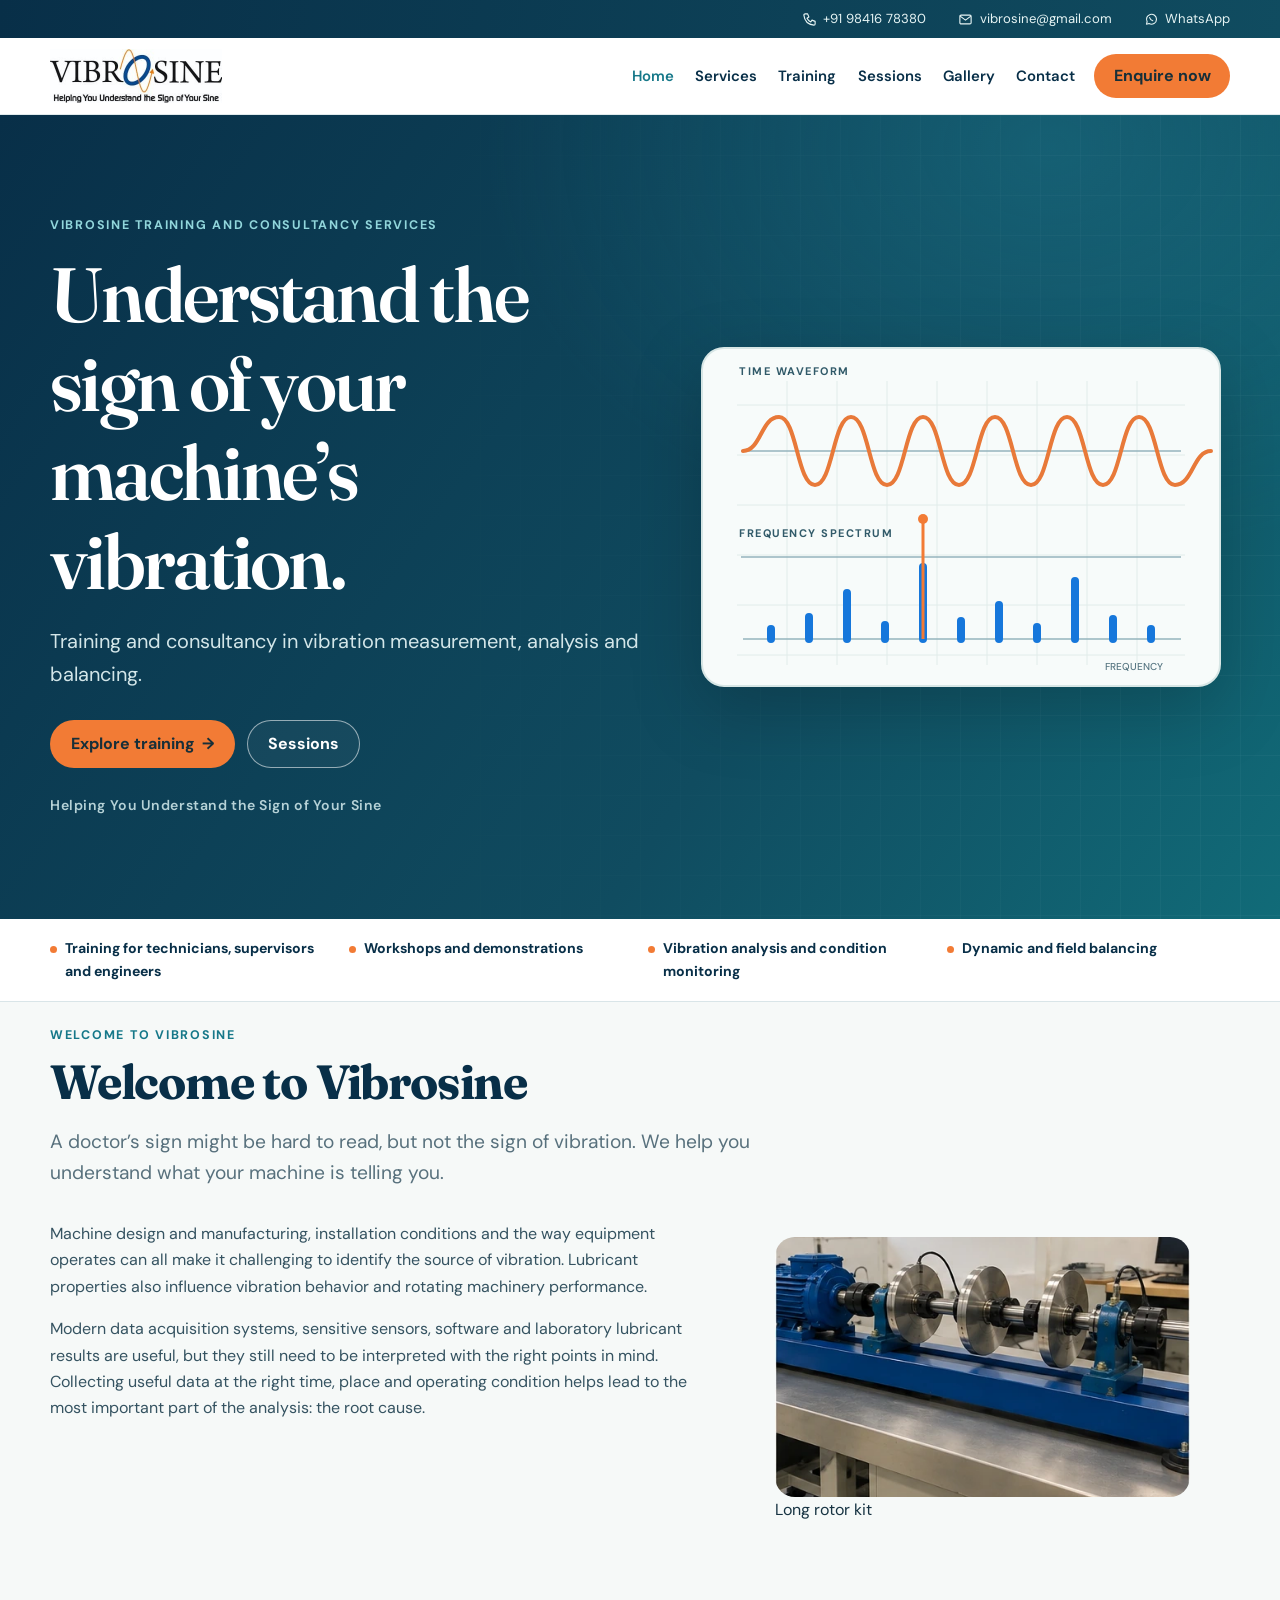
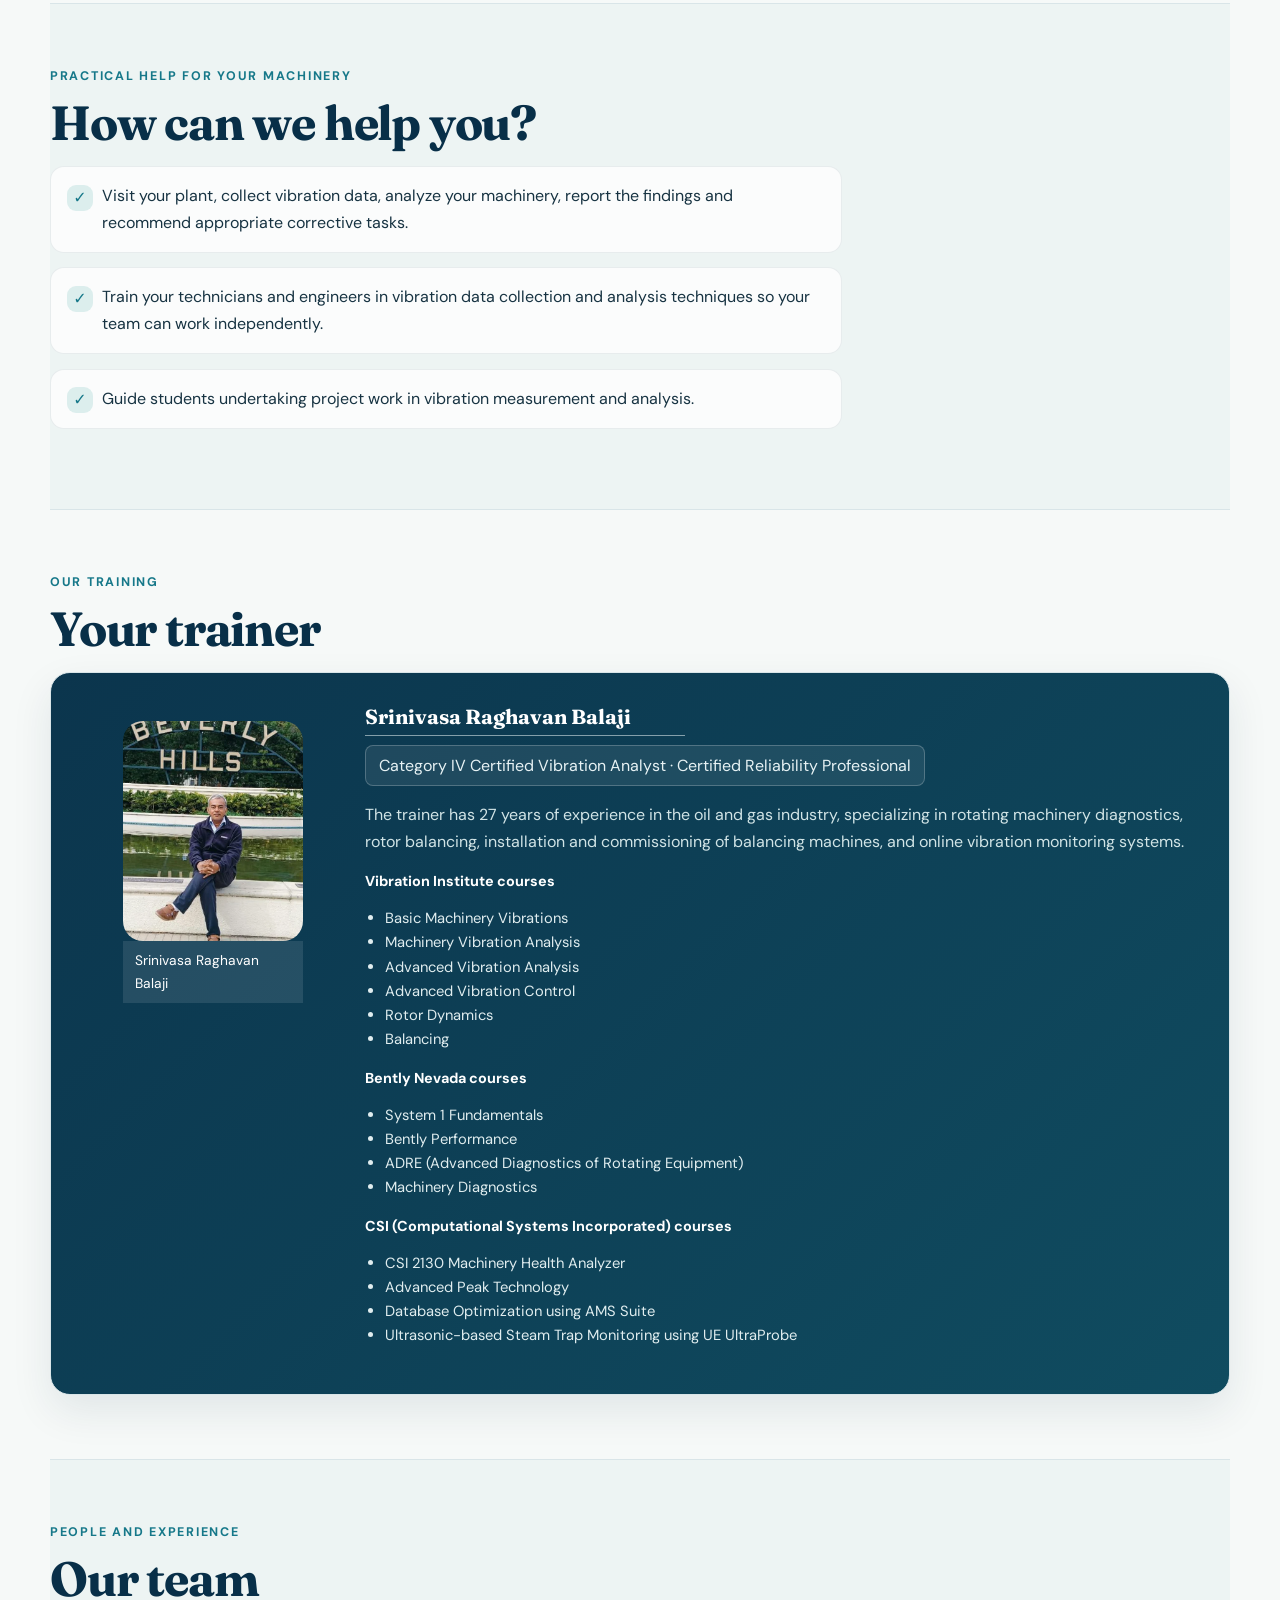
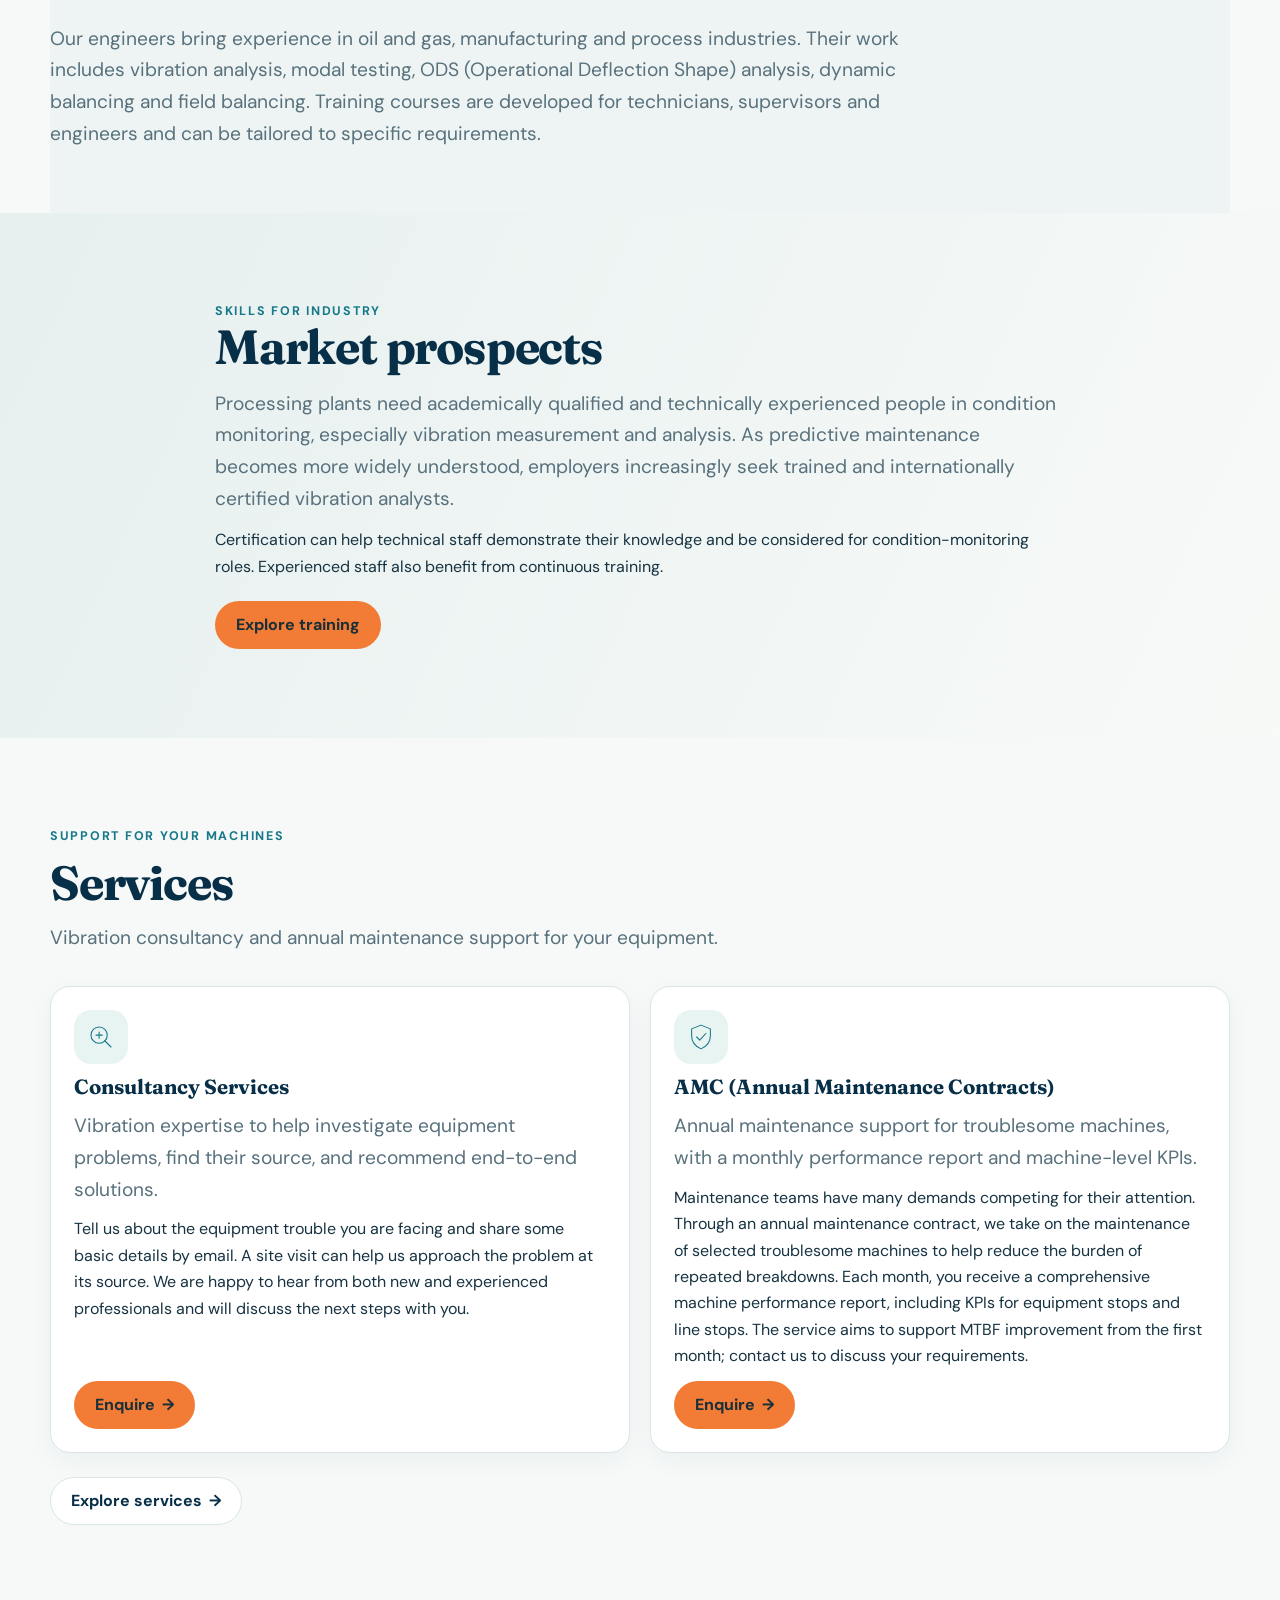
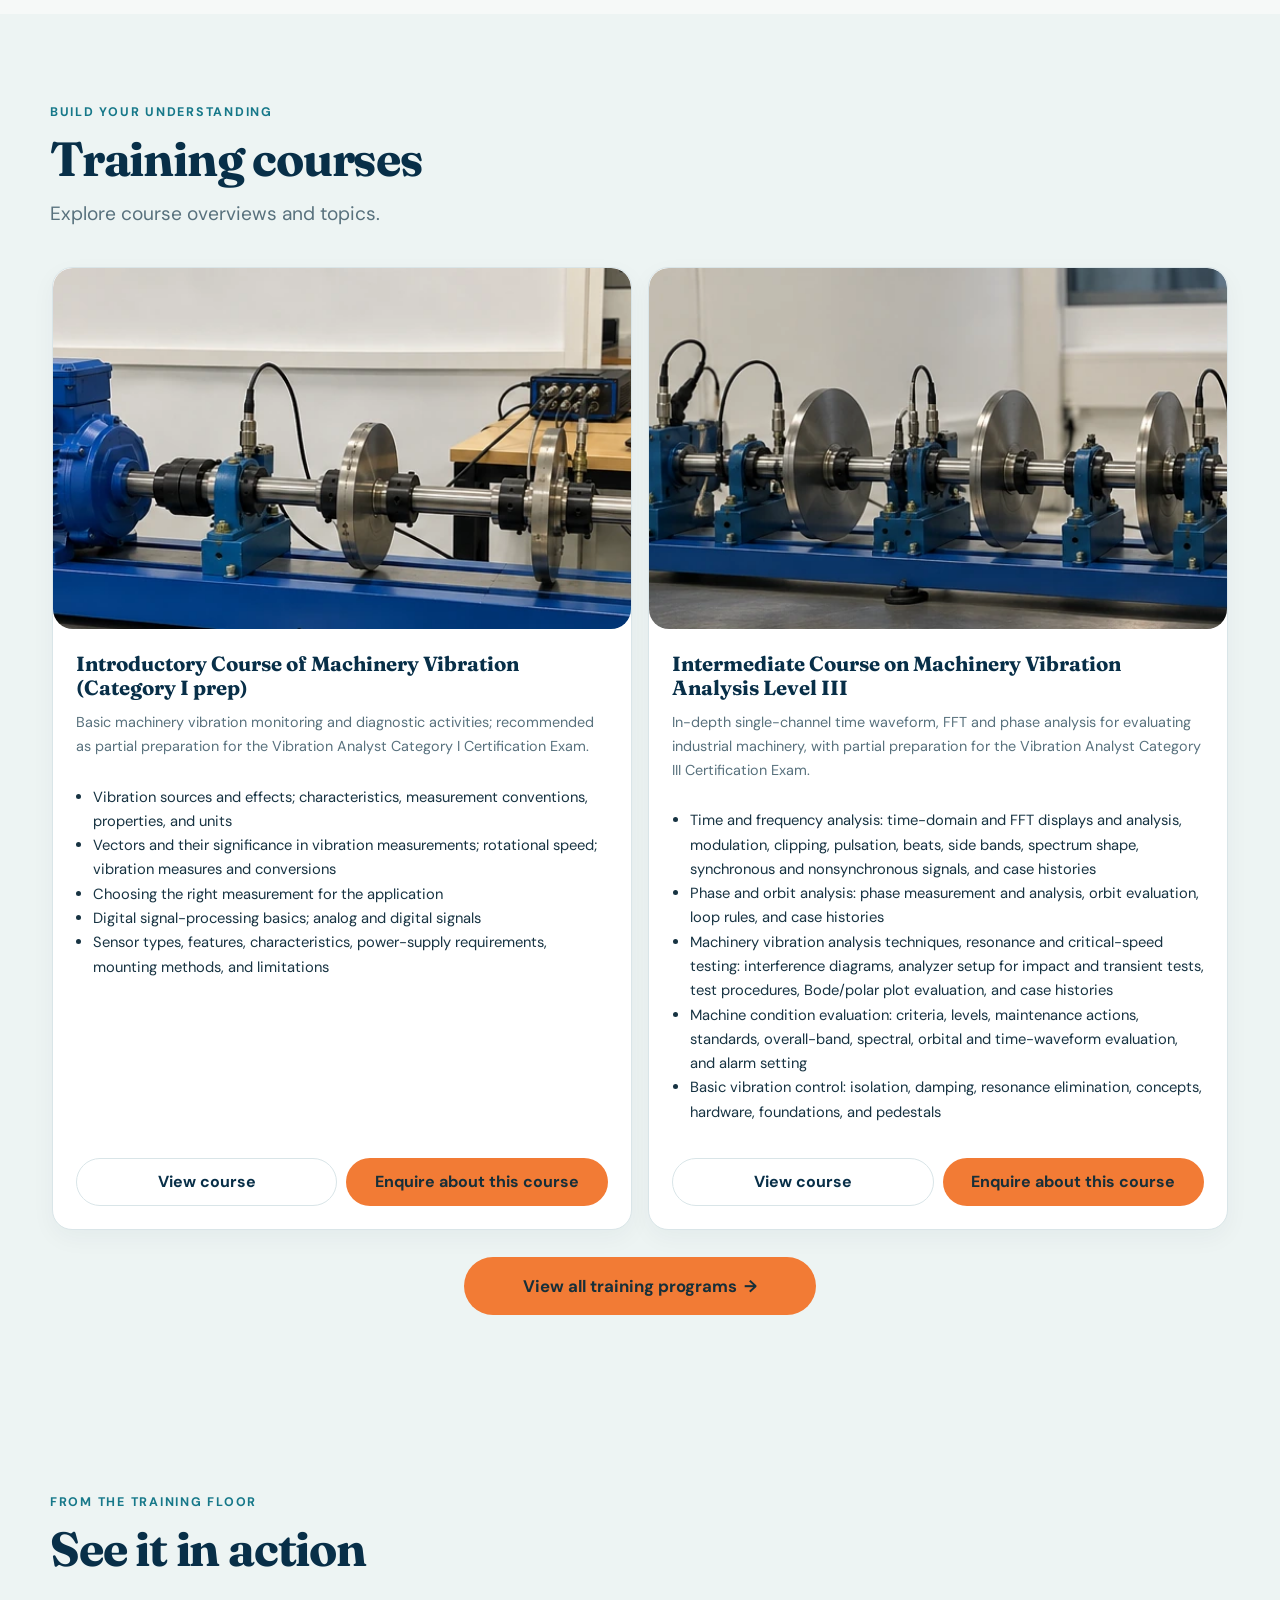
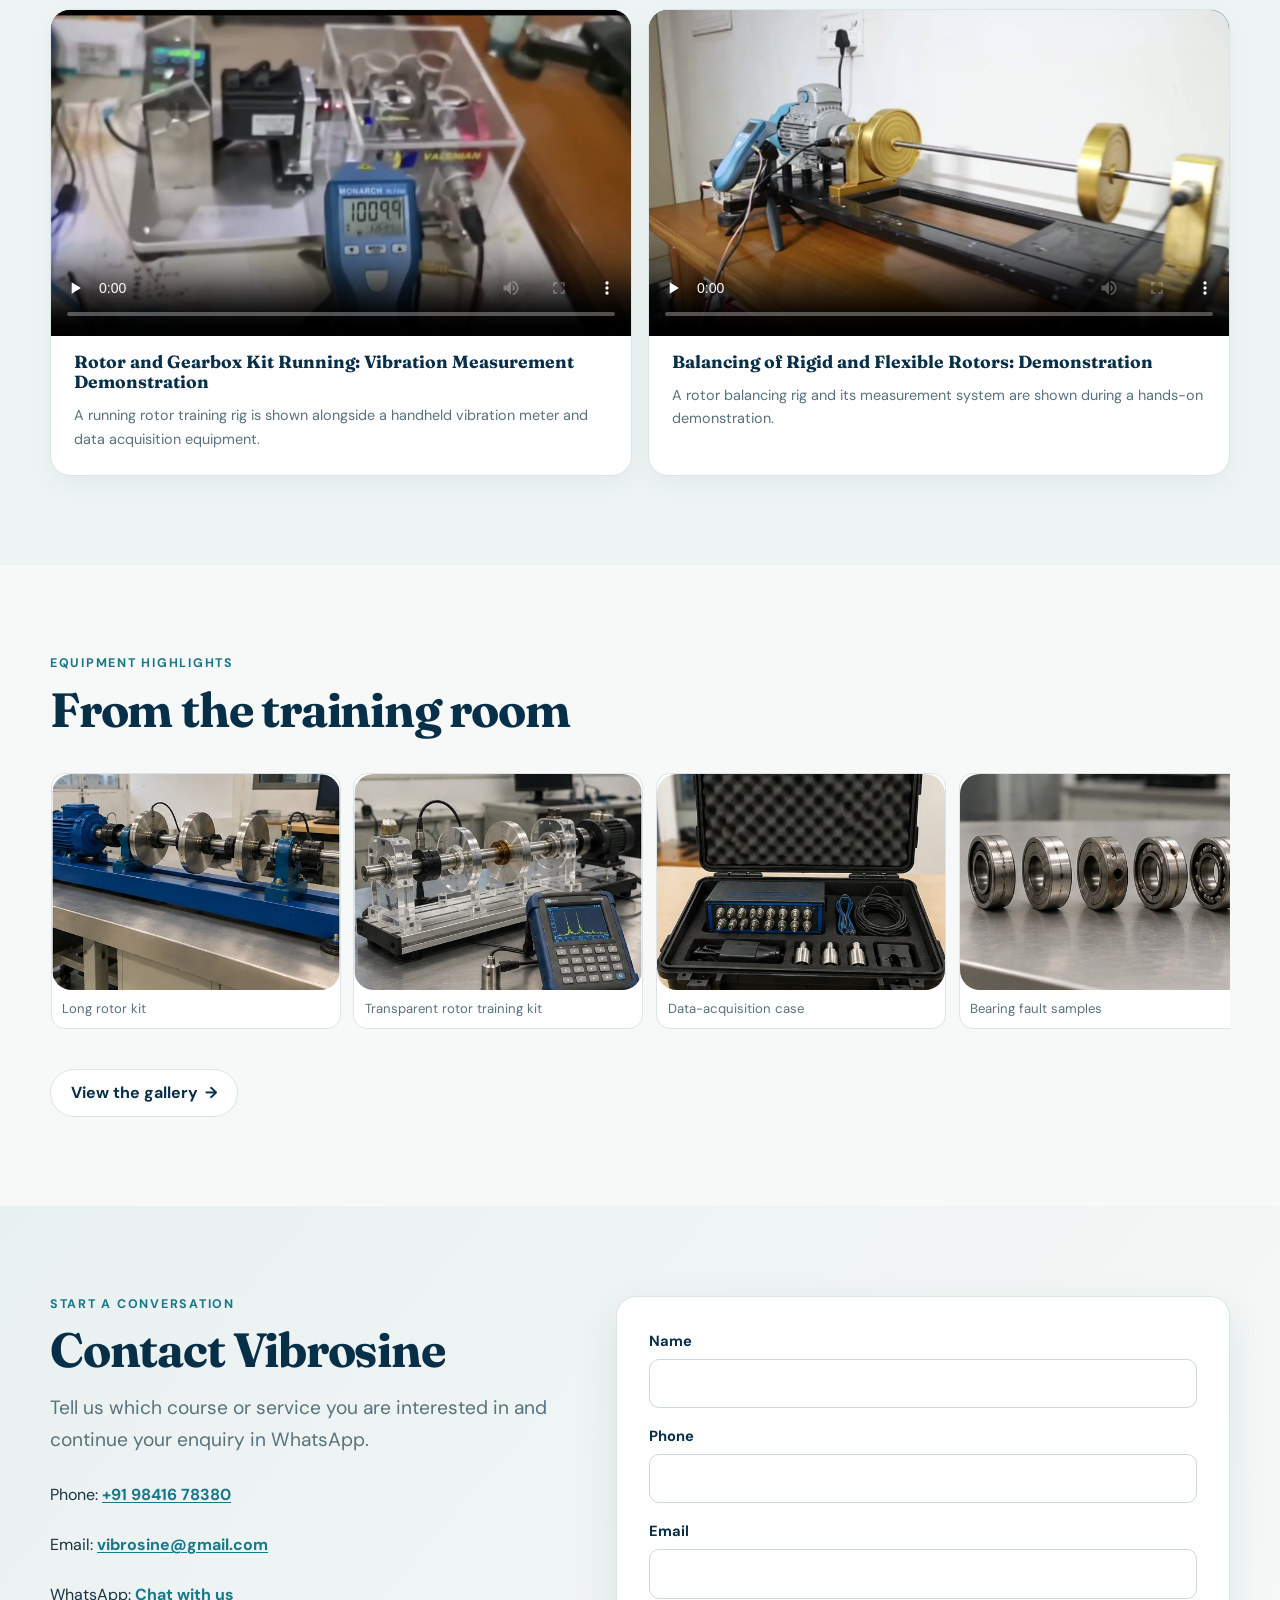
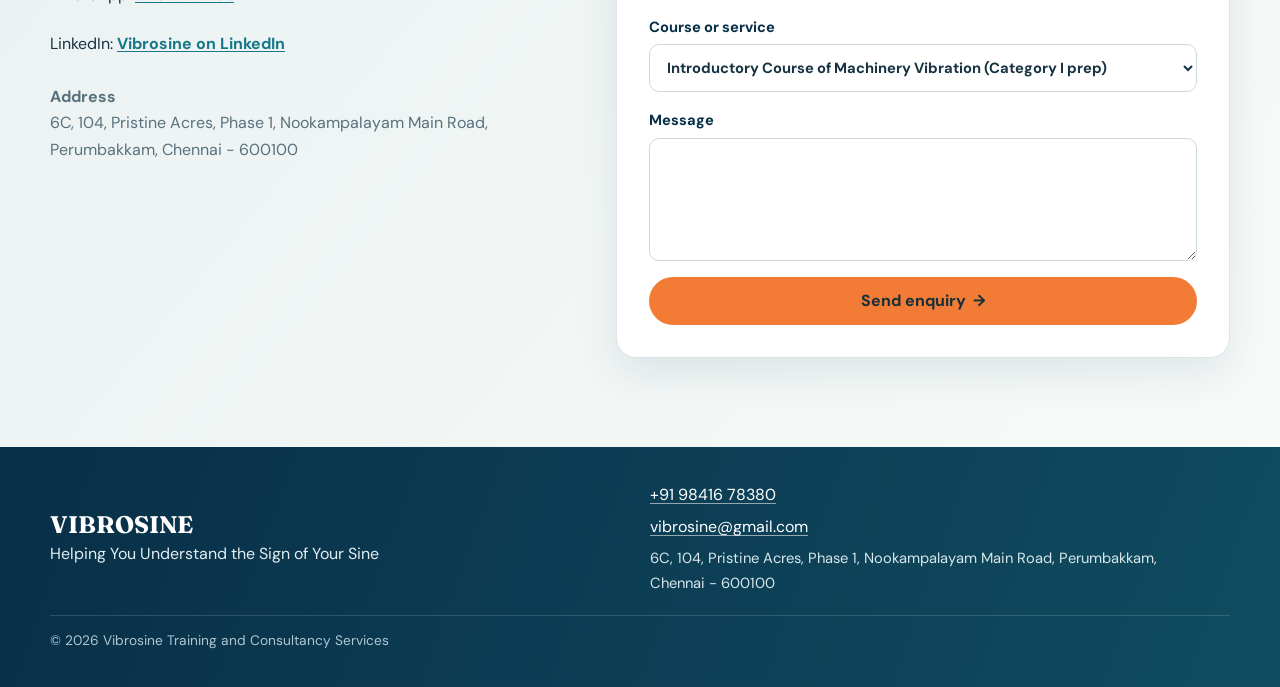
==== commit a68815da: "Final changes done to the website. Added new pages, images, videos, and updated existing content." ====
--- a/index.html
+++ b/index.html
@@ -3,133 +3,172 @@
 <head>
 <meta charset="utf-8">
 <meta name="viewport" content="width=device-width, initial-scale=1">
-<title>Vibrosine Training and Consultancy Services | Vibration Analysis Training</title>
-<meta name="description" content="Hands-on and online vibration analysis training in India. Learn the concepts, see the faults, understand the vibration.">
+<title>Vibrosine | Vibration Analysis Training and Consultancy</title>
+<meta name="description" content="Understand machine vibration with Vibrosine training and consultancy in vibration measurement, analysis and balancing.">
+<meta property="og:type" content="website">
+<meta property="og:title" content="Vibrosine | Vibration Analysis Training and Consultancy">
+<meta property="og:description" content="Helping You Understand the Sign of Your Sine">
+<meta property="og:image" content="https://vibrosine.com/assets/images/vibrosine-logo.jpeg">
+<meta name="theme-color" content="#082f48">
+<link rel="canonical" href="https://vibrosine.com/">
 <link rel="preconnect" href="https://fonts.googleapis.com">
 <link rel="preconnect" href="https://fonts.gstatic.com" crossorigin>
-<link href="https://fonts.googleapis.com/css2?family=DM+Sans:wght@400;500;700&family=Fraunces:wght@600;700&display=swap" rel="stylesheet">
+<link rel="preload" as="image" href="assets/images/vibrosine-logo.jpeg">
+<link rel="preload" as="style" href="https://fonts.googleapis.com/css2?family=DM+Sans:wght@400;500;600;700&amp;family=Fraunces:wght@600;700&amp;display=swap">
+<link href="https://fonts.googleapis.com/css2?family=DM+Sans:wght@400;500;600;700&family=Fraunces:wght@600;700&display=swap" rel="stylesheet">
 <link rel="stylesheet" href="css/tokens.css">
 <link rel="stylesheet" href="css/base.css">
 <link rel="stylesheet" href="css/components.css">
 <link rel="stylesheet" href="css/pages.css">
+<script id="organization-schema" type="application/ld+json">
+{"@context":"https://schema.org","@type":"EducationalOrganization","name":"Vibrosine Training and Consultancy Services","email":"vibrosine@gmail.com","telephone":"+91 98416 78380","url":"https://vibrosine.com","logo":"https://vibrosine.com/assets/images/vibrosine-logo.jpeg","description":"Training and consultancy in vibration measurement, analysis and balancing."}
+</script>
 </head>
 <body data-root="" data-page="home">
 
-<header class="top">
-  <div class="wrap">
-    <a class="brand" href="index.html">VIBR<b>O</b>SINE</a>
-    <button id="menu-btn" aria-expanded="false" aria-controls="nav-list" aria-label="Menu">&#9776;</button>
-    <nav aria-label="Main">
-      <ul id="nav-list">
-        <li><a href="index.html#about">About</a></li>
-        <li><a href="courses/index.html">Courses</a></li>
-        <li><a href="schedule/index.html">Schedule</a></li>
-        <li><a href="gallery/index.html">Gallery</a></li>
-        <li><a href="videos/index.html">Videos</a></li>
-        <li><a href="resources/index.html">Resources</a></li>
-        <li><a href="index.html#contact">Contact</a></li>
-        <li><a class="btn btn-primary nav-cta" href="index.html#contact">Enquire now</a></li>
-      </ul>
-    </nav>
-  </div>
-</header>
+<header class="top"></header>
 
 <main id="home">
 <section class="hero">
-  <div class="wrap">
-    <h1 data-bind="hero-title">Learn the concepts. See the faults. Understand the vibration.</h1>
-    <p data-bind="hero-subtitle">Hands-on vibration analysis training on real rotor kits, plus online courses for working engineers.</p>
-    <div class="btns">
-      <a class="btn btn-primary" href="courses/index.html">Explore our courses</a>
-      <a class="btn btn-ghost" href="schedule/index.html">View training schedule</a>
-      <a class="btn btn-ghost" href="#contact">Contact us</a>
+  <div class="wrap hero-layout">
+    <div class="hero-copy">
+      <p class="eyebrow">Vibrosine Training and Consultancy Services</p>
+      <h1 data-bind="hero-title">Understand the sign of your machine’s vibration.</h1>
+      <p data-bind="hero-subtitle">Training and consultancy in vibration measurement, analysis and balancing.</p>
+      <div class="btns">
+        <a class="btn btn-primary" href="courses/index.html">Explore training <span aria-hidden="true">→</span></a>
+        <a class="btn btn-ghost" href="schedule/index.html">Sessions</a>
+      </div>
+      <p class="hero-tagline">Helping You Understand the Sign of Your Sine</p>
     </div>
-  </div>
-  <svg class="wave" viewBox="0 0 2400 110" preserveAspectRatio="none" aria-hidden="true">
-    <path class="b" d="M0 55 Q150 -10 300 55 T600 55 T900 55 T1200 55 T1500 55 T1800 55 T2100 55 T2400 55"/>
-    <path class="a" d="M0 55 Q100 120 200 55 T400 55 T600 55 T800 55 T1000 55 T1200 55 T1400 55 T1600 55 T1800 55 T2000 55 T2200 55 T2400 55"/>
-  </svg>
-</section>
-
-<div class="facts">
-  <div class="wrap">
-    <ul data-bind="facts"></ul>
-  </div>
-</div>
-
-<section id="about">
-  <div class="wrap split">
-    <div>
-      <h2>About Vibrosine</h2>
-      <p class="lead" data-bind="about-lead"></p>
-      <p data-bind="about-body"></p>
-    </div>
-    <div data-bind="about-media"></div>
-  </div>
-</section>
-
-<section id="courses" class="sched">
-  <div class="wrap">
-    <h2>Courses</h2>
-    <p class="lead">Pick a course to see the topics, format and next batch.</p>
-    <div class="chips" role="group" aria-label="Filter courses">
-      <button class="chip" data-filter="all" aria-pressed="true">All</button>
-      <button class="chip" data-filter="classroom" aria-pressed="false">Classroom</button>
-      <button class="chip" data-filter="online" aria-pressed="false">Online</button>
-    </div>
-    <div class="grid c2" data-bind="courses"></div>
-  </div>
-</section>
-
-<section class="dark" id="instructor">
-  <div class="wrap split">
-    <div data-bind="instructor-media"></div>
-    <div>
-      <h2>Your instructor</h2>
-      <h3 data-bind="instructor-name"></h3>
-      <span class="cred" data-bind="instructor-cred"></span>
-      <p class="lead" style="margin-top:1rem" data-bind="instructor-bio"></p>
+    <div class="hero-art">
+      <svg class="spectrum-chart" viewBox="0 0 520 340" role="img" aria-labelledby="spectrum-title spectrum-description">
+        <title id="spectrum-title">Vibration waveform and frequency spectrum</title>
+        <desc id="spectrum-description">An illustrative waveform and frequency spectrum chart.</desc>
+        <rect x="1" y="1" width="518" height="338" rx="22" fill="#f7fbfa" stroke="#d7e6e5" stroke-width="2"/>
+        <path d="M36 58h448M36 108h448M36 158h448M36 208h448M36 258h448M36 308h448M86 34v284M136 34v284M186 34v284M236 34v284M286 34v284M336 34v284M386 34v284M436 34v284" stroke="#e1ecea" stroke-width="1"/>
+        <text x="38" y="28" class="chart-label">TIME WAVEFORM</text>
+        <path d="M40 104h440M40 210h440" class="chart-axis"/>
+        <path d="M42 104c18 0 18-34 36-34s18 68 36 68 18-68 36-68 18 68 36 68 18-68 36-68 18 68 36 68 18-68 36-68 18 68 36 68 18-68 36-68 18 68 36 68 18-68 36-68 18 68 36 68 18-34 36-34" class="sine-trace"/>
+        <text x="38" y="190" class="chart-label">FREQUENCY SPECTRUM</text>
+        <path d="M42 292H480" class="chart-axis"/>
+        <path d="M70 292v-10M108 292v-22M146 292v-46M184 292v-14M222 292v-72M260 292v-18M298 292v-34M336 292v-12M374 292v-58M412 292v-20M450 292v-10" class="spectrum-bars"/>
+        <path d="M222 292v-120" class="spectrum-highlight"/>
+        <circle cx="222" cy="172" r="5" class="spectrum-dot"/>
+        <text x="404" y="323" class="chart-small">FREQUENCY</text>
+      </svg>
     </div>
   </div>
 </section>
 
-<section id="faq" class="sched">
-  <div class="wrap">
-    <h2>Questions</h2>
-    <div data-bind="faq"></div>
+<div class="facts"><div class="wrap"><ul data-bind="facts"></ul></div></div>
+
+<div class="home-main wrap">
+    <section id="about">
+      <div class="section-heading">
+        <p class="eyebrow">Welcome to Vibrosine</p>
+        <h2 data-bind="about-title">Welcome to Vibrosine</h2>
+        <p class="lead" data-bind="about-lead"></p>
+      </div>
+      <div class="story-layout">
+        <div data-bind="about-story"></div>
+        <div class="story-visual" data-bind="about-media"></div>
+      </div>
+    </section>
+
+    <section id="help" class="soft-section">
+      <p class="eyebrow">Practical help for your machinery</p>
+      <h2 data-bind="help-title">How can we help you?</h2>
+      <ul class="content-list" data-bind="help-items"></ul>
+    </section>
+
+    <section id="instructor">
+      <p class="eyebrow">Our training</p>
+      <h2>Your trainer</h2>
+      <div class="trainer-card">
+        <div class="trainer-photo" data-bind="instructor-media"></div>
+        <div>
+          <h3 class="trainer-name-slot" data-bind="instructor-name">Trainer name</h3>
+          <span class="cred" data-bind="instructor-cred"></span>
+          <p class="trainer-bio" data-bind="instructor-bio"></p>
+          <div data-bind="instructor-training"></div>
+        </div>
+      </div>
+    </section>
+
+    <section id="team" class="soft-section">
+      <p class="eyebrow">People and experience</p>
+      <h2 data-bind="team-title">Our team</h2>
+      <p class="lead" data-bind="team-body"></p>
+    </section>
+</div>
+
+<section id="market-prospects" class="market-section">
+  <div class="wrap market-content">
+    <p class="eyebrow">Skills for industry</p>
+    <h2 data-bind="market-title">Market prospects</h2>
+    <p class="lead" data-bind="market-body"></p>
+    <p data-bind="market-detail"></p>
+    <a class="btn btn-primary" href="courses/index.html">Explore training</a>
   </div>
 </section>
 
-<section id="contact">
-  <div class="wrap split">
+<section id="services">
+  <div class="wrap">
+    <div class="section-heading"><p class="eyebrow">Support for your machines</p><h2>Services</h2><p class="lead">Vibration consultancy and annual maintenance support for your equipment.</p></div>
+    <div class="grid c2" data-bind="services"></div>
+    <p class="section-link"><a class="btn btn-secondary" href="services/index.html">Explore services <span aria-hidden="true">→</span></a></p>
+  </div>
+</section>
+
+<section id="courses" class="soft-section">
+  <div class="wrap">
+    <div class="section-heading"><p class="eyebrow">Build your understanding</p><h2>Training courses</h2><p class="lead">Explore course overviews and topics.</p></div>
+    <div class="course-grid" data-bind="courses" data-home-limit="2"></div>
+    <p class="section-link training-view-all"><a class="btn btn-primary" href="courses/index.html">View all training programs <span aria-hidden="true">→</span></a></p>
+  </div>
+</section>
+
+<section id="see-in-action" class="soft-section">
+  <div class="wrap">
+    <div class="section-heading"><p class="eyebrow">From the training floor</p><h2>See it in action</h2></div>
+    <div class="video-grid" data-bind="home-video"></div>
+  </div>
+</section>
+
+<section id="home-gallery">
+  <div class="wrap">
+    <div class="section-heading"><p class="eyebrow">Equipment highlights</p><h2>From the training room</h2></div>
+    <div class="gallery-strip" data-bind="home-gallery"></div>
+    <p class="section-link"><a class="btn btn-secondary" href="gallery/index.html">View the gallery <span aria-hidden="true">→</span></a></p>
+  </div>
+</section>
+
+<section id="contact" class="contact-section">
+  <div class="wrap contact-layout">
     <div>
-      <h2>Contact us</h2>
-      <p class="lead">Tell us which course you are interested in and we will get back to you.</p>
+      <p class="eyebrow">Start a conversation</p><h2>Contact Vibrosine</h2>
+      <p class="lead">Tell us which course or service you are interested in and continue your enquiry in WhatsApp.</p>
       <ul class="contact-list" data-bind="contact-list"></ul>
+      <p class="contact-meta"><strong>Address</strong><br><span data-bind="contact-address"></span></p>
     </div>
-    <form name="enquiry" method="POST" data-netlify="true">
-      <input type="hidden" name="form-name" value="enquiry">
-      <label>Name <input name="name" required></label>
-      <label>Phone <input name="phone" type="tel" required></label>
-      <label>Email <input name="email" type="email"></label>
-      <label>Course
-        <select name="course">
-          <option>Advanced Vibration Analysis Training</option>
-          <option>Vibration Analysis: Online Course</option>
-          <option>Not sure yet</option>
-        </select>
+    <form name="enquiry" method="GET" action="https://wa.me/919841678380" target="_blank" data-whatsapp-enquiry>
+      <label>Name <input name="name" autocomplete="name" required></label>
+      <label>Phone <input name="phone" type="tel" autocomplete="tel" required></label>
+      <label>Email <input name="email" type="email" autocomplete="email"></label>
+      <label>Course or service
+        <select name="course"><option value="">Select a course or service</option><option>Not sure yet</option></select>
       </label>
-      <label>Message <textarea name="message" rows="3"></textarea></label>
-      <button class="btn btn-primary" type="submit">Send enquiry</button>
+      <label>Message <textarea name="message" rows="4"></textarea></label>
+      <button class="btn btn-primary" type="submit">Send enquiry <span aria-hidden="true">→</span></button>
     </form>
   </div>
 </section>
 </main>
 
-<footer><div class="wrap">&copy; 2026 Vibrosine Training and Consultancy Services. Helping you understand the sign of your sine.</div></footer>
-<div class="float"><a href="tel:+919841678380">Call</a><a href="https://wa.me/919841678380">WhatsApp</a></div>
-
-<script src="js/render.js"></script>
-<script src="js/main.js"></script>
+<footer></footer>
+<div class="float" aria-label="Quick contact"></div>
+<script src="js/render.js" defer></script>
+<script src="js/main.js" defer></script>
 </body>
 </html>
--- a/css/tokens.css
+++ b/css/tokens.css
@@ -1,16 +1,18 @@
-/* Design tokens — colours, type, spacing. Edit here to restyle the site. */
 :root {
-  --navy: #0B1F3A;
-  --navy-2: #13315C;
-  --blue: #1F6FEB;
-  --orange: #F28C28;
-  --paper: #F5F8FC;
+  --navy: #082f48;
+  --navy-2: #104c60;
+  --teal: #167889;
+  --blue: #176de0;
+  --orange: #f27b35;
+  --paper: #f6f9f8;
   --white: #fff;
-  --ink: #14202E;
-  --muted: #5A6B7F;
-  --line: #DCE4EE;
+  --ink: #173342;
+  --muted: #58717d;
+  --line: #d9e5e8;
   --serif: "Fraunces", Georgia, serif;
   --sans: "DM Sans", system-ui, sans-serif;
-  --r: 14px;
-  --wrap: 1120px;
+  --r: 20px;
+  --wrap: 1180px;
+  --shadow: 0 16px 42px rgba(8, 47, 72, .09);
+  --shadow-hover: 0 22px 52px rgba(8, 47, 72, .15);
 }
--- a/css/base.css
+++ b/css/base.css
@@ -1,24 +1,46 @@
-/* Reset, typography, page shell */
-* { box-sizing: border-box; margin: 0; }
-html { scroll-behavior: smooth; scroll-padding-top: 72px; }
+* { box-sizing: border-box; }
+html { scroll-behavior: smooth; scroll-padding-top: 100px; overflow-x: clip; }
 body {
-  font: 400 1rem/1.6 var(--sans);
+  margin: 0;
+  font: 400 1rem/1.65 var(--sans);
   color: var(--ink);
   background: var(--paper);
+  overflow-x: clip;
+  text-rendering: optimizeLegibility;
 }
-img { max-width: 100%; display: block; }
+img, svg { display: block; max-width: 100%; }
 a { color: inherit; }
-:focus-visible { outline: 3px solid var(--orange); outline-offset: 3px; }
+button, input, select, textarea { font: inherit; }
+button { color: inherit; }
+:focus-visible { outline: 3px solid var(--orange); outline-offset: 4px; }
 .wrap { width: min(100% - 2.5rem, var(--wrap)); margin-inline: auto; }
-section { padding: 4rem 0; }
-h1, h2, h3 { font-family: var(--serif); line-height: 1.15; color: var(--navy); }
-h1 { font-size: clamp(2.2rem, 8vw, 4rem); font-weight: 600; }
-h2 { font-size: clamp(1.7rem, 5vw, 2.5rem); margin-bottom: .6rem; }
-h3 { font-size: 1.25rem; margin-bottom: .4rem; }
-.lead { color: var(--muted); max-width: 60ch; margin-bottom: 2rem; }
+.narrow { max-width: 820px; }
+section { padding: clamp(3.75rem, 7vw, 6.5rem) 0; }
+h1, h2, h3, h4, h5 { margin: 0; font-family: var(--serif); line-height: 1.16; color: var(--navy); }
+h1 { font-size: clamp(2.6rem, 6vw, 5rem); font-weight: 600; letter-spacing: -.035em; }
+h2 { font-size: clamp(1.9rem, 4vw, 3rem); letter-spacing: -.025em; }
+h3 { font-size: 1.28rem; }
+h4 { font-size: 1.1rem; }
+h5 { font: 700 .9rem/1.4 var(--sans); }
+p { margin: 0; }
+.lead { max-width: 65ch; color: var(--muted); font-size: clamp(1.05rem, 1.5vw, 1.2rem); }
+.eyebrow { color: var(--teal); font-weight: 700; font-size: .78rem; letter-spacing: .14em; line-height: 1.3; text-transform: uppercase; }
+.section-heading { max-width: 720px; margin-bottom: 2rem; }
+.section-heading .eyebrow { margin-bottom: .65rem; }
+.section-heading h2 { margin-bottom: .75rem; }
+.section-heading .lead { margin-bottom: 0; }
+.soft-section { background: #edf4f3; }
+.grid { display: grid; gap: 1.25rem; }
+.grid.c2 { grid-template-columns: 1fr; }
+.grid.c3 { grid-template-columns: 1fr; }
+.split { display: grid; gap: 2rem; align-items: center; }
+.sr-only, .honeypot { position: absolute; width: 1px; height: 1px; overflow: hidden; clip: rect(0,0,0,0); white-space: nowrap; clip-path: inset(50%); }
+.honeypot:focus-within { position: static; width: auto; height: auto; clip: auto; clip-path: none; }
+@media (min-width: 760px) {
+  .grid.c2 { grid-template-columns: repeat(2, minmax(0, 1fr)); }
+  .grid.c3 { grid-template-columns: repeat(3, minmax(0, 1fr)); }
+  .split { grid-template-columns: 1fr 1fr; }
+}
 @media (prefers-reduced-motion: reduce) {
-  html { scroll-behavior: auto; }
+  *, *::before, *::after { scroll-behavior: auto !important; animation-duration: .01ms !important; animation-iteration-count: 1 !important; transition-duration: .01ms !important; }
 }
-@media (min-width: 760px) {
-  section { padding: 5.5rem 0; }
-}
--- a/css/components.css
+++ b/css/components.css
@@ -1,178 +1,159 @@
-/* Shared UI: buttons, header, cards, forms, footer */
 .btn {
-  display: inline-block;
-  padding: .8rem 1.4rem;
+  display: inline-flex;
+  min-height: 48px;
+  align-items: center;
+  justify-content: center;
+  gap: .45rem;
+  padding: .72rem 1.25rem;
+  border: 1px solid transparent;
   border-radius: 999px;
+  cursor: pointer;
+  font-weight: 700;
+  line-height: 1.25;
+  text-align: center;
   text-decoration: none;
-  border: 2px solid transparent;
-  cursor: pointer;
-  font: inherit;
-  font-weight: 700;
+  transition: transform .18s ease, box-shadow .18s ease, background-color .18s ease, color .18s ease;
 }
-.btn-primary { background: var(--orange); color: var(--navy); }
-.btn-ghost { border-color: rgba(255, 255, 255, .5); color: #fff; }
-.btn-dark { background: var(--navy); color: #fff; }
-.btn:hover { filter: brightness(1.08); }
+.btn:hover { transform: translateY(-2px); box-shadow: 0 8px 20px rgba(8,47,72,.16); }
+.btn-primary { background: var(--orange); color: #172f39; }
+.btn-primary:hover { background: #ff914c; }
+.btn-ghost { border-color: rgba(255,255,255,.55); color: #fff; background: rgba(255,255,255,.04); }
+.btn-ghost:hover { background: rgba(255,255,255,.12); }
+.btn-secondary { border-color: var(--line); background: #fff; color: var(--navy); }
+.btn-secondary:hover { border-color: var(--teal); color: var(--teal); }
 
-.top { position: sticky; top: 0; z-index: 20; background: var(--navy); color: #fff; }
-.top .wrap { display: flex; align-items: center; justify-content: space-between; height: 64px; }
-.brand {
+.top { position: sticky; top: -38px; z-index: 40; }
+.contact-strip { color: #e6f4f4; background: linear-gradient(100deg, #082f48, #104c60); font-size: .82rem; }
+.contact-strip-inner { display: flex; min-height: 38px; align-items: center; justify-content: flex-end; gap: clamp(.85rem, 3vw, 2rem); }
+.contact-strip a { display: inline-flex; align-items: center; gap: .4rem; text-decoration: none; }
+.contact-strip a:hover { color: #fff; }
+.contact-strip svg { width: 15px; height: 15px; fill: none; stroke: currentColor; stroke-width: 1.8; stroke-linecap: round; stroke-linejoin: round; }
+.navbar { position: relative; z-index: 30; border-bottom: 1px solid rgba(217,229,232,.8); background: rgba(255,255,255,.96); backdrop-filter: blur(12px); }
+.navbar.menu-open { z-index: 42; background: #fff; backdrop-filter: none; }
+.navbar-inner { display: flex; min-height: 76px; align-items: center; justify-content: space-between; gap: 1.4rem; }
+.brand { flex: 0 0 auto; display: inline-flex; align-items: center; text-decoration: none; }
+.brand img { width: 172px; height: 55px; object-fit: contain; }
+#main-nav { margin-left: auto; }
+nav ul { display: flex; align-items: center; gap: clamp(.5rem, 1.4vw, 1.35rem); padding: 0; margin: 0; list-style: none; }
+nav li a:not(.btn) { display: inline-flex; align-items: center; min-height: 44px; padding: .3rem .1rem; color: var(--navy); font-size: .93rem; font-weight: 600; text-decoration: none; white-space: nowrap; }
+nav li a:not(.btn):hover, nav li a[aria-current="page"] { color: var(--teal); }
+.nav-cta { min-height: 44px; padding: .6rem 1.15rem; white-space: nowrap; }
+#menu-btn { display: none; }
+.nav-backdrop { display: none; }
+.footer-inner { display: grid; gap: 1.25rem; align-items: center; }
+.footer-brand { color: #fff; font: 700 1.5rem var(--serif); text-decoration: none; }
+.footer-contact { display: grid; justify-items: start; gap: .35rem; font-style: normal; }
+.footer-contact a { color: #fff; text-decoration: underline; text-decoration-color: rgba(255,255,255,.55); text-underline-offset: .18em; }
+.footer-contact a:hover { color: var(--orange); }
+.footer-contact span { max-width: 55ch; color: #d7e7ea; font-size: .92rem; }
+.copyright { color: #afc7cf; font-size: .86rem; }
+
+.photo-placeholder {
+  position: relative;
+  display: grid;
+  min-height: 185px;
+  place-content: center;
+  justify-items: center;
+  gap: .8rem;
+  overflow: hidden;
+  padding: 1.5rem;
+  border: 1px solid rgba(23,120,137,.16);
+  border-radius: var(--r);
+  background:
+    radial-gradient(ellipse at 80% 10%, rgba(52,151,172,.2), transparent 42%),
+    linear-gradient(145deg, #eaf3f3, #d9e8e8 55%, #eef5f2);
+  color: #456672;
+  font-size: .88rem;
+  font-weight: 600;
+  text-align: center;
+}
+.placeholder-mark { display: grid; width: 46px; height: 46px; place-items: center; border: 1px solid rgba(23,120,137,.35); border-radius: 15px; color: var(--teal); font: 700 1.5rem var(--serif); }
+.ph-media { overflow: hidden; border-radius: var(--r); background: #e4eeee; }
+.ph-media img { width: 100%; height: auto; aspect-ratio: 16 / 10; object-fit: cover; }
+
+.card {
   display: flex;
-  align-items: center;
-  gap: .55rem;
-  font-family: var(--serif);
-  font-weight: 700;
-  font-size: 1.3rem;
-  text-decoration: none;
-  letter-spacing: .02em;
-}
-.brand img { height: 36px; width: auto; }
-.brand b { color: var(--orange); }
-#menu-btn { background: none; border: 0; color: #fff; font-size: 1.6rem; padding: .4rem; }
-nav ul {
-  list-style: none;
-  display: none;
-  position: absolute;
-  left: 0;
-  right: 0;
-  top: 64px;
-  background: var(--navy-2);
-  padding: 1rem 1.25rem;
-}
-nav ul.open { display: block; }
-nav li a { display: block; padding: .65rem 0; text-decoration: none; }
-nav li a[aria-current="page"] { color: var(--orange); }
-.nav-cta { display: none; }
-
-.ph {
-  background: repeating-linear-gradient(45deg, #E6EEF9, #E6EEF9 12px, #EEF4FC 12px, #EEF4FC 24px);
-  border: 2px dashed #9DB6D8;
-  border-radius: var(--r);
-  display: grid;
-  place-items: center;
-  text-align: center;
-  color: var(--muted);
-  font-size: .85rem;
-  padding: 1rem;
-  min-height: 180px;
-}
-.ph-media { overflow: hidden; border-radius: var(--r); min-height: 160px; background: #E6EEF9; }
-.ph-media img { width: 100%; height: 100%; object-fit: cover; min-height: 160px; }
-
-.grid { display: grid; gap: 1.25rem; }
-.card {
-  background: var(--white);
+  min-width: 0;
+  flex-direction: column;
+  overflow: hidden;
   border: 1px solid var(--line);
   border-radius: var(--r);
-  overflow: hidden;
-  display: flex;
-  flex-direction: column;
+  background: #fff;
+  box-shadow: 0 8px 24px rgba(8,47,72,.045);
+  transition: transform .2s ease, box-shadow .2s ease;
 }
+.card:hover { transform: translateY(-4px); box-shadow: var(--shadow-hover); }
 .card[hidden] { display: none; }
-.card .body { padding: 1.25rem; display: flex; flex-direction: column; gap: .6rem; flex: 1; }
-.card .ph, .card .ph-media { border-radius: 0; border: 0; border-bottom: 2px dashed #9DB6D8; min-height: 160px; }
-.tag {
-  align-self: flex-start;
-  font-size: .8rem;
-  font-weight: 700;
-  padding: .2rem .7rem;
-  border-radius: 999px;
-  background: #E3EEFF;
-  color: var(--blue);
+.card .body { display: flex; flex: 1; flex-direction: column; align-items: flex-start; gap: .7rem; padding: 1.45rem; }
+.card .body > .btn { margin-top: auto; }
+.tag { display: inline-flex; align-items: center; gap: .4rem; padding: .35rem .7rem; border-radius: 999px; background: #e5f1f1; color: #155469; font-size: .78rem; font-weight: 700; }
+.tag svg { width: 16px; height: 16px; flex: 0 0 auto; fill: none; stroke: currentColor; stroke-width: 1.7; stroke-linecap: round; stroke-linejoin: round; }
+.tag.online { background: #fff0e6; color: #a74b16; }
+.meta { color: var(--muted); font-size: .9rem; }
+.card ul.topics { padding-left: 1.1rem; font-size: .92rem; }
+.card-actions { display: flex; width: 100%; flex-wrap: wrap; gap: .55rem; margin-top: auto; padding-top: .5rem; }
+.card-actions .btn { flex: 1 1 130px; }
+.service-icon { display: grid; width: 54px; height: 54px; place-items: center; border-radius: 17px; background: #e8f4f2; color: var(--teal); }
+.service-icon svg { width: 30px; height: 30px; fill: none; stroke: currentColor; stroke-width: 1.7; stroke-linecap: round; stroke-linejoin: round; }
+.chips { display: flex; flex-wrap: nowrap; gap: .55rem; overflow-x: auto; padding: .15rem 0 1rem; margin-bottom: .75rem; scrollbar-width: thin; }
+.chip { flex: 0 0 auto; padding: .55rem 1rem; border: 1px solid #c7d9de; border-radius: 999px; background: #fff; color: var(--navy); font-size: .9rem; font-weight: 700; cursor: pointer; }
+.chip:hover { border-color: var(--teal); }
+.chip[aria-pressed="true"], .chip[aria-selected="true"] { border-color: var(--navy); background: var(--navy); color: #fff; }
+.notice { padding: 1.1rem 1.3rem; border: 1px solid #f3d9c9; border-left: 4px solid var(--orange); border-radius: 12px; background: #fff7f1; }
+.content-list { display: grid; gap: .9rem; max-width: 72ch; padding-left: 1.3rem; }
+.content-list li { padding-left: .25rem; }
+.cred { display: inline-block; margin-top: .6rem; padding: .4rem .8rem; border: 1px solid rgba(255,255,255,.22); border-radius: 8px; background: rgba(255,255,255,.08); color: #e7f2f4; }
+.training-group { margin-top: 1rem; }
+.training-group h5 { margin-bottom: .35rem; color: #fff; }
+.training-group ul { padding-left: 1.2rem; }
+details { padding: 1.1rem 1.25rem; margin-bottom: .7rem; border: 1px solid var(--line); border-radius: 14px; background: #fff; }
+summary { color: var(--navy); font-weight: 700; cursor: pointer; }
+details p { margin-top: .65rem; color: var(--muted); }
+form { display: grid; gap: 1rem; padding: clamp(1.2rem, 3vw, 2rem); border: 1px solid var(--line); border-radius: var(--r); background: #fff; box-shadow: var(--shadow); }
+label { display: grid; gap: .35rem; color: var(--navy); font-size: .92rem; font-weight: 700; }
+input, select, textarea { width: 100%; min-height: 48px; padding: .72rem .8rem; border: 1px solid #cbd9de; border-radius: 10px; background: #fff; color: var(--ink); }
+textarea { resize: vertical; }
+input:focus, select:focus, textarea:focus { border-color: var(--teal); outline: 2px solid rgba(22,120,137,.18); }
+.contact-list { display: grid; gap: .65rem; padding: 0; margin: 1.25rem 0; list-style: none; }
+.contact-list a { color: var(--teal); font-weight: 700; text-decoration-thickness: .08em; text-underline-offset: .15em; }
+.contact-meta { margin-top: 1rem; color: var(--muted); }
+footer { padding: 2.2rem 0 6rem; background: linear-gradient(110deg, #082f48, #104c60); color: #e2eef0; }
+.float { position: fixed; right: 0; bottom: 0; left: 0; z-index: 40; display: flex; padding-bottom: env(safe-area-inset-bottom); background: var(--navy); box-shadow: 0 -7px 25px rgba(8,47,72,.18); }
+.float a { display: flex; flex: 1; min-height: 54px; align-items: center; justify-content: center; color: #fff; font-weight: 700; text-decoration: none; }
+.float a + a { background: #148451; }
+.float a:hover { filter: brightness(1.1); }
+.text-link { display: inline-block; margin-top: 1.25rem; color: var(--teal); font-weight: 700; text-decoration: none; }
+
+@media (max-width: 960px) {
+  .navbar-inner { min-height: 68px; }
+  #menu-btn { display: grid; width: 48px; height: 48px; flex: 0 0 48px; align-content: center; justify-items: center; gap: 5px; border: 1px solid var(--navy); border-radius: 13px; background: var(--navy); box-shadow: 0 3px 10px rgba(8,47,72,.18); color: #fff; cursor: pointer; }
+  #menu-btn span { width: 21px; height: 2px; border-radius: 2px; background: #fff; transition: transform .2s ease, opacity .2s ease; }
+  #menu-btn[aria-expanded="true"] span:first-child { transform: translateY(7px) rotate(45deg); }
+  #menu-btn[aria-expanded="true"] span:nth-child(2) { opacity: 0; }
+  #menu-btn[aria-expanded="true"] span:last-child { transform: translateY(-7px) rotate(-45deg); }
+  #main-nav { position: static; margin: 0; }
+  #nav-list { position: fixed; z-index: 42; inset: 0 0 0 auto; display: flex; width: min(86vw, 350px); height: 100vh; height: 100dvh; flex-direction: column; align-items: stretch; gap: .2rem; overflow-y: auto; padding: 6rem 1.4rem 2rem; background-color: #fff; color: #082f48; box-shadow: -16px 0 40px rgba(8,47,72,.15); transform: translateX(105%); visibility: hidden; transition: transform .24s ease, visibility 0s linear .24s; }
+  #nav-list.open { transform: translateX(0); visibility: visible; transition: transform .24s ease, visibility 0s; }
+  #nav-list li a:not(.btn) { min-height: 48px; padding: .5rem .3rem; border-bottom: 1px solid #edf2f2; color: #082f48; font-size: 1rem; }
+  .nav-cta-wrap { margin-top: 1rem; }
+  .nav-cta { width: 100%; }
+  .nav-backdrop:not([hidden]) { position: fixed; z-index: 41; inset: 0; display: block; border: 0; background: rgba(4,27,42,.5); }
+  .contact-strip-inner { justify-content: center; }
+  .contact-strip-inner a { font-size: .77rem; }
 }
-.tag.online { background: #FFEBD6; color: #B25F0A; }
-.meta { color: var(--muted); font-size: .9rem; }
-.card ul.topics { padding-left: 1.1rem; font-size: .95rem; }
-.card .btn { margin-top: auto; text-align: center; }
-.card-actions { display: flex; flex-wrap: wrap; gap: .6rem; margin-top: auto; }
-.card-actions .btn { margin-top: 0; flex: 1; text-align: center; }
-
-.chips { display: flex; gap: .5rem; margin-bottom: 1.5rem; flex-wrap: wrap; }
-.chip {
-  border: 1.5px solid var(--navy);
-  background: none;
-  color: var(--navy);
-  border-radius: 999px;
-  padding: .4rem 1rem;
-  font: inherit;
-  font-weight: 600;
-  cursor: pointer;
+@media (min-width: 961px) {
+  .float { display: none; }
+  footer { padding-bottom: 2.2rem; }
+  .footer-inner { grid-template-columns: minmax(0, 1fr) minmax(0, 1fr); }
+  .copyright { grid-column: 1 / -1; padding-top: .8rem; border-top: 1px solid rgba(255,255,255,.15); }
 }
-.chip[aria-pressed="true"],
-.chip[aria-selected="true"] { background: var(--navy); color: #fff; }
-
-.notice {
-  background: #FFF4E6;
-  border-left: 5px solid var(--orange);
-  padding: 1rem 1.25rem;
-  border-radius: 8px;
+@media (max-width: 540px) {
+  .top { top: -34px; }
+  .contact-strip-inner { min-height: 34px; gap: .8rem; }
+  .contact-strip-inner a { gap: .25rem; font-size: .66rem; }
+  .contact-strip-inner svg { width: 13px; height: 13px; }
+  .navbar-inner { min-height: 64px; gap: .6rem; }
+  .brand img { width: min(145px, 42vw); height: 47px; }
+  #menu-btn { width: 46px; height: 46px; flex-basis: 46px; }
+  footer { padding-bottom: calc(6rem + env(safe-area-inset-bottom)); }
 }
-.split { display: grid; gap: 2rem; align-items: center; }
-.cred {
-  display: inline-block;
-  margin-top: .6rem;
-  padding: .3rem .8rem;
-  border-radius: 8px;
-  background: rgba(255, 255, 255, .1);
-}
-
-details {
-  background: var(--white);
-  border: 1px solid var(--line);
-  border-radius: 10px;
-  padding: 1rem 1.25rem;
-  margin-bottom: .7rem;
-}
-summary { font-weight: 700; cursor: pointer; }
-details p { margin-top: .6rem; color: var(--muted); }
-
-form { display: grid; gap: .9rem; }
-label { font-weight: 600; display: grid; gap: .3rem; }
-input, select, textarea {
-  font: inherit;
-  padding: .75rem;
-  border: 1.5px solid var(--line);
-  border-radius: 10px;
-  width: 100%;
-}
-.contact-list { list-style: none; display: grid; gap: .6rem; margin: 1rem 0; }
-
-footer {
-  background: var(--navy);
-  color: #C9D6E8;
-  padding: 2rem 0 5.5rem;
-  text-align: center;
-  font-size: .9rem;
-}
-
-.float {
-  position: fixed;
-  left: 0;
-  right: 0;
-  bottom: 0;
-  z-index: 30;
-  display: flex;
-  background: var(--navy);
-  box-shadow: 0 -4px 16px rgba(0, 0, 0, .2);
-}
-.float a {
-  flex: 1;
-  text-align: center;
-  padding: .9rem;
-  font-weight: 700;
-  text-decoration: none;
-  color: #fff;
-}
-.float a + a { background: #1FA855; }
-
-@media (min-width: 760px) {
-  #menu-btn { display: none; }
-  nav ul { display: flex; position: static; background: none; padding: 0; gap: 1.4rem; }
-  nav li a { padding: 0; font-size: .95rem; }
-  .nav-cta { display: inline-block; padding: .5rem 1.1rem; }
-  .grid.c2 { grid-template-columns: repeat(2, 1fr); }
-  .grid.c3 { grid-template-columns: repeat(3, 1fr); }
-  .split { grid-template-columns: 1fr 1fr; }
-  .float { display: none; }
-  footer { padding-bottom: 2rem; }
-}
--- a/css/pages.css
+++ b/css/pages.css
@@ -1,77 +1,225 @@
-/* Page-specific layout: home, schedule, gallery, course detail */
 .hero {
-  background: linear-gradient(160deg, var(--navy), var(--navy-2));
-  color: #fff;
-  padding: 4.5rem 0 7rem;
   position: relative;
   overflow: hidden;
-}
-.hero h1 { color: #fff; max-width: 16ch; }
-.hero p { max-width: 52ch; margin: 1.2rem 0 2rem; color: #C9D6E8; font-size: 1.1rem; }
-.hero .btns { display: flex; flex-wrap: wrap; gap: .8rem; }
-.wave {
-  position: absolute;
-  left: 0;
-  bottom: 0;
-  width: 200%;
-  height: 110px;
-  animation: drift 14s linear infinite;
-}
-.wave path { fill: none; stroke-width: 3; }
-.wave .a { stroke: var(--orange); }
-.wave .b { stroke: var(--blue); opacity: .8; }
-@keyframes drift { to { transform: translateX(-50%); } }
-@media (prefers-reduced-motion: reduce) {
-  .wave { animation: none; }
-}
+  padding: clamp(4rem, 8vw, 7rem) 0;
+  color: #fff;
+  background:
+    radial-gradient(ellipse at 82% 4%, rgba(35,145,164,.3), transparent 38%),
+    linear-gradient(125deg, #082f48 0%, #104c60 63%, #116b78 100%);
+}
+.hero::after { position: absolute; inset: 0; pointer-events: none; content: ""; opacity: .14; background-image: linear-gradient(rgba(220,247,247,.28) 1px, transparent 1px), linear-gradient(90deg, rgba(220,247,247,.28) 1px, transparent 1px); background-size: 40px 40px; mask-image: linear-gradient(90deg, transparent 28%, #000); }
+.hero-layout { position: relative; z-index: 1; display: grid; align-items: center; gap: 3rem; }
+.hero-copy { max-width: 700px; }
+.hero .eyebrow { margin-bottom: 1rem; color: #91d6db; }
+.hero h1 { max-width: 13ch; color: #fff; }
+.hero p:not(.eyebrow):not(.hero-tagline) { max-width: 54ch; margin: 1.2rem 0 1.8rem; color: #d3e6e9; font-size: clamp(1.05rem, 1.7vw, 1.25rem); }
+.hero .btns { display: flex; flex-wrap: wrap; gap: .75rem; }
+.hero-tagline { margin-top: 1.6rem; color: #b6d2d7; font-size: .88rem; font-weight: 600; letter-spacing: .04em; }
+.hero-art { position: relative; width: min(100%, 520px); justify-self: center; filter: drop-shadow(0 22px 34px rgba(0,0,0,.18)); }
+.spectrum-chart { width: 100%; }
+.chart-label { fill: #315a69; font: 700 11px var(--sans); letter-spacing: 1.5px; }
+.chart-small { fill: #587783; font: 500 10px var(--sans); }
+.chart-axis { fill: none; stroke: #95b4bd; stroke-width: 1.5; }
+.sine-trace { fill: none; stroke: #e87939; stroke-width: 4; stroke-linecap: round; }
+.spectrum-bars { fill: none; stroke: #1677db; stroke-width: 8; stroke-linecap: round; }
+.spectrum-highlight { stroke: #f27b35; stroke-width: 3; }
+.spectrum-dot { fill: #f27b35; }
+.art-caption { position: absolute; right: 2rem; bottom: 1.1rem; color: #436b78; font-size: .78rem; font-weight: 700; }
+.page-hero { padding: 3.8rem 0 4.3rem; }
+.page-hero h1 { max-width: 20ch; font-size: clamp(2.2rem, 5vw, 3.8rem); }
+.page-hero p { color: #d3e6e9; }
+.facts { padding: 1.1rem 0; border-bottom: 1px solid var(--line); background: #fff; }
+.facts ul { display: grid; grid-template-columns: repeat(2, minmax(0, 1fr)); gap: .7rem 1rem; padding: 0; margin: 0; color: var(--navy); font-size: .88rem; font-weight: 700; list-style: none; }
+.facts li { display: flex; align-items: flex-start; gap: .5rem; }
+.facts li::before { width: 7px; height: 7px; flex: 0 0 7px; margin-top: .55rem; border-radius: 50%; background: var(--orange); content: ""; }
+.home-layout { display: grid; gap: 1.4rem; align-items: start; padding-top: 2.5rem; }
+.home-main { min-width: 0; }
+.home-main > section { padding: clamp(2.8rem, 5vw, 4.7rem) 0; }
+.home-main > section:first-child { padding-top: 1.6rem; }
+.home-main > section + section { border-top: 1px solid var(--line); }
+.home-main .eyebrow { margin-bottom: .65rem; }
+.section-heading > .eyebrow, .trainer-card + .eyebrow { margin-bottom: .65rem; }
+.home-main h2 { margin-bottom: 1rem; }
+.home-main .lead { max-width: 66ch; }
+.story-layout { display: grid; align-items: start; gap: 1.5rem; }
+.story-layout [data-bind="about-story"] { display: grid; gap: 1rem; color: #355361; }
+.story-visual { min-width: 0; }
+.story-visual .photo-placeholder { min-height: 225px; }
+.soft-section { border-radius: 0; }
+.content-list { list-style: none; padding: 0; }
+.content-list li { position: relative; padding: 1rem 1rem 1rem 3.2rem; border: 1px solid rgba(8,47,72,.08); border-radius: 14px; background: rgba(255,255,255,.75); }
+.content-list li::before { position: absolute; top: 1.08rem; left: 1rem; display: grid; width: 26px; height: 26px; place-items: center; border-radius: 9px; background: #dceeed; color: var(--teal); content: "✓"; font-weight: 700; }
+.trainer-card { padding: clamp(1.2rem, 3vw, 2rem); border: 1px solid var(--line); border-radius: var(--r); background: linear-gradient(135deg, #0b354d, #104c60); color: #e4f0f1; box-shadow: var(--shadow); }
+.trainer-card { display: grid; gap: 1.4rem; }
+.trainer-photo { margin: 0; overflow: hidden; border-radius: 14px; }
+.trainer-photo .ph-media, .trainer-photo img { width: 100%; height: 100%; }
+.trainer-photo .ph-media { min-height: 220px; }
+.trainer-photo img { min-height: 220px; object-fit: cover; }
+.trainer-photo figcaption { padding: .5rem .75rem; background: rgba(255,255,255,.1); color: #fff; font-size: .86rem; }
+.trainer-card h3 { color: #fff; }
+.trainer-bio { margin-top: 1rem; color: #d1e4e6; }
+.trainer-card .training-group ul { color: #e0edef; font-size: .92rem; }
+.trainer-name-slot { width: fit-content; min-width: min(100%, 20rem); padding-bottom: .35rem; border-bottom: 1px solid rgba(231,242,244,.55); color: #fff; }
+.schedule-history { padding: 1.25rem 0 3rem; }
+.past-year + .past-year { margin-top: .55rem; }
+.past-year > summary { display: flex; min-height: 46px; align-items: center; justify-content: space-between; gap: .75rem; padding: .5rem .85rem; border: 1px solid var(--line); border-radius: 10px; background: #fff; color: var(--navy); cursor: pointer; font: 700 1.05rem var(--serif); list-style: none; }
+.past-year > summary::-webkit-details-marker { display: none; }
+.past-year > summary::before { width: .5rem; height: .5rem; flex: 0 0 .5rem; border-right: 2px solid var(--teal); border-bottom: 2px solid var(--teal); content: ""; transform: rotate(-45deg); }
+.past-year[open] > summary { margin-bottom: .4rem; border-color: rgba(15,107,120,.35); }
+.past-year[open] > summary::before { transform: rotate(45deg); }
+.past-year > summary span { margin-left: auto; color: var(--muted); font: 500 .82rem var(--sans); }
+.past-month { margin: .35rem 0 0 .65rem; }
+.past-month > summary { display: flex; min-height: 38px; align-items: center; gap: .65rem; padding: .4rem .7rem; border: 1px solid rgba(8,47,72,.08); border-radius: 9px; background: #f7faf9; color: var(--navy); cursor: pointer; font-size: .9rem; font-weight: 700; list-style: none; }
+.past-month > summary::-webkit-details-marker { display: none; }
+.past-month > summary::before { width: .38rem; height: .38rem; flex: 0 0 .38rem; border-right: 1.5px solid var(--teal); border-bottom: 1.5px solid var(--teal); content: ""; transform: rotate(-45deg); }
+.past-month[open] > summary { margin-bottom: .35rem; }
+.past-month[open] > summary::before { transform: rotate(45deg); }
+.past-month > summary span { margin-left: auto; color: var(--muted); font: 500 .78rem var(--sans); }
+.schedule-list { display: grid; grid-template-columns: 1fr; gap: .4rem; padding: 0; margin: 0; list-style: none; }
+.schedule-entry { display: flex; min-width: 0; align-items: center; justify-content: space-between; gap: .8rem; padding: .55rem .8rem; border: 1px solid var(--line); border-radius: 10px; background: #fff; }
+.schedule-entry-name { color: var(--navy); font-size: .91rem; font-weight: 700; }
+.schedule-entry time { flex: 0 0 auto; color: var(--muted); font-size: .84rem; text-align: right; }
+.market-section { background: linear-gradient(115deg, #e6f0ef, #f8faf8); }
+.market-content { max-width: 850px; }
+.market-content .lead { margin: .8rem 0; }
+.market-content > p:not(.eyebrow):not(.lead) { margin: .8rem 0 1.3rem; }
+.section-link { margin-top: 1.5rem; }
+.training-view-all { display: flex; justify-content: center; margin-top: .5rem; }
+.training-view-all .btn { min-width: min(100%, 22rem); min-height: 58px; padding-inline: 2rem; font-size: 1.05rem; }
+.course-grid { display: grid; grid-template-columns: minmax(0, 1fr); grid-auto-flow: row; gap: 1rem; padding: .3rem .1rem 1.2rem; }
+.course-grid > .card { scroll-snap-align: start; }
+.course-grid .photo-placeholder { min-height: 140px; border: 0; border-radius: 0; }
+.service-card .lead { margin-bottom: 0; }
+.contact-section { background: linear-gradient(130deg, #e9f1f0, #f7faf9); }
+.contact-layout { display: grid; align-items: start; gap: 2rem; }
+.contact-layout h2 { margin: .6rem 0; }
+.contact-layout .lead { margin: .9rem 0 1.3rem; }
+.contact-layout .contact-list li { padding: .4rem 0; }
+.course-detail { max-width: 920px; }
+.course-detail > .media { margin: 1rem 0 1.4rem; }
+.course-detail > .media .photo-placeholder { min-height: 250px; }
+.course-detail > .tag { margin-bottom: .8rem; }
+.course-detail h1 { margin-bottom: .75rem; font-size: clamp(2rem, 5vw, 3.6rem); }
+.course-detail .meta { margin-bottom: 1.2rem; }
+.course-detail .lead { margin-bottom: 1.6rem; }
+.course-detail .course-block { margin: 1.8rem 0; }
+.course-detail .course-block h2 { margin-bottom: .8rem; font-size: 1.45rem; }
+.course-detail .topics { padding-left: 1.25rem; }
+.course-detail .topics li { padding: .2rem 0; }
+.equipment-gallery { display: grid; grid-template-columns: repeat(2, minmax(0, 1fr)); gap: .75rem; }
+.equipment-photo { min-width: 0; margin: 0; overflow: hidden; border: 1px solid var(--line); border-radius: 14px; background: #fff; }
+.equipment-photo .ph-media { aspect-ratio: 4 / 3; }
+.equipment-photo img { width: 100%; height: 100%; object-fit: cover; }
+.equipment-photo figcaption { padding: .55rem .7rem; color: var(--muted); font-size: .82rem; }
+.course-video video, .home-video-card video { display: block; width: 100%; border-radius: 14px; background: #071d2b; }
+.course-video video { aspect-ratio: 16 / 9; }
+.course-video > p { margin-top: .5rem; color: var(--muted); }
+.home-video-card { display: grid; gap: 1rem; align-items: center; }
+.home-video-card video { aspect-ratio: 16 / 9; }
+.home-video-card h3 { margin-bottom: .5rem; }
+.home-video-card a { color: var(--teal); font-weight: 700; }
+.gallery-strip { display: grid; grid-auto-columns: min(72vw, 290px); grid-auto-flow: column; gap: .8rem; overflow-x: auto; padding: .25rem .1rem 1rem; scroll-snap-type: x mandatory; scrollbar-width: thin; }
+.gallery-strip-item { min-width: 0; margin: 0; scroll-snap-align: start; overflow: hidden; border: 1px solid var(--line); border-radius: 14px; background: #fff; }
+.gallery-strip-item .gallery-item { width: 100%; aspect-ratio: 4 / 3; }
+.gallery-strip-item .ph-media, .gallery-strip-item img { width: 100%; height: 100%; }
+.gallery-strip-item img { object-fit: cover; }
+.gallery-strip-item figcaption { padding: .5rem .65rem; color: var(--muted); font-size: .82rem; }
+.video-grid { display: grid; grid-template-columns: 1fr; gap: 1rem; }
+.video-player { display: block; width: 100%; aspect-ratio: 16 / 9; background: #071d2b; object-fit: contain; }
+.video-card .body { padding-top: 1rem; }
+.video-card .video-player { border-radius: 12px 12px 0 0; }
+.video-card .body h3 { font-size: 1.1rem; }
+.schedule-tabs { display: flex; gap: .5rem; margin-bottom: 1rem; border-bottom: 1px solid var(--line); }
+.schedule-tabs button { padding: .7rem 1rem; border: 0; border-bottom: 3px solid transparent; background: transparent; color: var(--muted); font: 700 1rem var(--sans); cursor: pointer; }
+.schedule-tabs button[aria-selected="true"] { border-color: var(--orange); color: var(--navy); }
+.schedule-empty { display: flex; flex-wrap: wrap; align-items: center; justify-content: space-between; gap: 1rem; padding: 1.2rem; border: 1px solid var(--line); border-radius: 14px; background: #fff; }
+.schedule-empty p { margin: 0; color: var(--navy); font-weight: 600; }
+.equip { display: flex; flex-wrap: wrap; gap: .45rem; }
+.equip span { padding: .3rem .7rem; border-radius: 999px; background: #e5f1f1; color: var(--navy); font-size: .86rem; font-weight: 600; }
+.crumb { margin-bottom: 1rem; color: var(--muted); font-size: .9rem; }
+.crumb a { color: var(--teal); }
+.batch-card .date { color: var(--navy); font: 700 1.1rem var(--serif); }
+.gallery { display: grid; grid-template-columns: repeat(2, minmax(0, 1fr)); gap: .8rem; }
+.gallery-item { position: relative; display: block; min-width: 0; padding: 0; overflow: hidden; border: 0; border-radius: 16px; background: transparent; text-align: left; }
+.gallery-photo { min-width: 0; margin: 0; overflow: hidden; border: 1px solid var(--line); border-radius: 16px; background: #fff; }
+.gallery-photo .gallery-item { width: 100%; aspect-ratio: 4 / 3; }
+.gallery-photo .ph-media, .gallery-photo img { width: 100%; height: 100%; }
+.gallery-photo img { object-fit: cover; transition: transform .25s ease; }
+.gallery-photo figcaption { padding: .65rem .8rem; color: var(--muted); font-size: .88rem; }
+.gallery-item .photo-placeholder { height: 100%; min-height: 150px; border-radius: 16px; }
+.gallery-placeholder { cursor: default; }
+.gallery-item:not(.gallery-placeholder) { cursor: zoom-in; }
+.gallery-item:hover img { transform: scale(1.04); }
+.gallery-item img { transition: transform .25s ease; }
+.lightbox { position: fixed; width: min(92vw, 1000px); max-width: none; max-height: 90vh; padding: 1rem; border: 0; border-radius: 18px; background: #fff; box-shadow: 0 28px 80px rgba(0,0,0,.4); }
+.lightbox::backdrop { background: rgba(5,25,38,.78); backdrop-filter: blur(4px); }
+.lightbox img { width: 100%; max-height: 75vh; object-fit: contain; }
+.lightbox p { padding: .7rem .2rem 0; color: var(--ink); }
+.lightbox-close { position: absolute; top: .55rem; right: .55rem; display: grid; width: 42px; height: 42px; place-items: center; border: 0; border-radius: 50%; background: var(--navy); color: #fff; font-size: 1.6rem; cursor: pointer; }
+.video-launch { position: relative; display: block; width: 100%; padding: 0; border: 0; background: transparent; cursor: pointer; }
+.video-launch .photo-placeholder, .video-launch .ph-media { min-height: 180px; border-radius: 0; }
+.play-icon { position: absolute; top: 50%; left: 50%; display: grid; width: 54px; height: 54px; place-items: center; border-radius: 50%; background: var(--orange); color: var(--navy); transform: translate(-50%,-50%); }
+.video-frame { width: 100%; aspect-ratio: 16 / 9; border: 0; background: #0a2332; }
+.video-card h3 { font-size: 1.05rem; }
+.video-topics { margin: .75rem 0 0; padding-left: 1.2rem; color: var(--muted); font-size: .9rem; }
+.video-error { padding: 2rem 1rem; color: var(--ink); text-align: center; }
+.notice .meta { margin-top: .25rem; }
+.error-page { min-height: 100vh; display: grid; align-items: center; padding: 3rem 0; background: radial-gradient(ellipse at 80% 10%, rgba(35,145,164,.16), transparent 40%), var(--paper); }
+.error-page .brand { margin-bottom: 4rem; }
+.error-page .eyebrow { margin-bottom: .75rem; }
+.error-page h1 { max-width: 13ch; margin-bottom: 1rem; }
+.error-page .lead { margin-bottom: 1.5rem; }
+.error-contact { margin-top: 1.5rem; color: var(--muted); }
+.error-contact a { color: var(--teal); font-weight: 700; }
 
-.page-hero { padding: 3.5rem 0 5.5rem; }
-.page-hero h1 { max-width: 20ch; font-size: clamp(1.8rem, 6vw, 3rem); }
-
-.facts { background: var(--white); border-bottom: 1px solid var(--line); padding: 1.5rem 0; }
-.facts ul {
-  list-style: none;
-  display: grid;
-  gap: .8rem;
-  grid-template-columns: 1fr 1fr;
-  font-weight: 600;
-  color: var(--navy);
-}
-
-.sched { background: var(--white); }
-.date { font-family: var(--serif); font-weight: 700; font-size: 1.15rem; color: var(--navy); }
-.panel[hidden] { display: none; }
-
-.dark { background: var(--navy); color: #fff; }
-.dark h2, .dark h3 { color: #fff; }
-.dark .lead { color: #C9D6E8; }
-.dark .ph { color: #C9D6E8; background: rgba(255, 255, 255, .06); border-color: #5B7DB1; }
-
-.gallery { display: grid; gap: .75rem; grid-template-columns: 1fr 1fr; }
-.gallery .ph, .gallery .ph-media { min-height: 130px; }
-
-.crumb { font-size: .9rem; color: var(--muted); margin-bottom: 1rem; }
-.crumb a { color: var(--blue); }
-.course-detail .media { margin-bottom: 1.5rem; }
-.course-detail .media .ph,
-.course-detail .media .ph-media { min-height: 240px; }
-.equip { display: flex; flex-wrap: wrap; gap: .4rem; margin: .4rem 0 1rem; }
-.equip span {
-  background: #E3EEFF;
-  color: var(--navy);
-  font-size: .85rem;
-  font-weight: 600;
-  padding: .25rem .7rem;
-  border-radius: 999px;
-}
-.course-block { margin-bottom: 1.5rem; }
-.course-block h2 { font-size: 1.35rem; }
-.status-line { text-transform: capitalize; }
-
-.video-card .ph, .video-card .ph-media { min-height: 180px; }
-.video-card h3 { font-size: 1.05rem; }
-
+@media (min-width: 960px) {
+  .hero-layout { grid-template-columns: 1.05fr .95fr; }
+  .story-layout { grid-template-columns: minmax(0, 1fr) minmax(220px, .75fr); }
+  .contact-layout { grid-template-columns: .9fr 1.1fr; gap: 4rem; }
+  .gallery { grid-template-columns: repeat(4, minmax(0, 1fr)); gap: 1rem; }
+  .gallery-item .photo-placeholder { min-height: 195px; }
+  .trainer-card { grid-template-columns: minmax(180px, 260px) minmax(0, 1fr); align-items: start; }
+  .home-video-card { grid-template-columns: minmax(0, 1.2fr) minmax(220px, .8fr); }
+  .video-grid { grid-template-columns: repeat(2, minmax(0, 1fr)); }
+  .equipment-gallery { grid-template-columns: repeat(3, minmax(0, 1fr)); }
+}
+@media (min-width: 760px) and (max-width: 959px) {
+  .hero-layout { grid-template-columns: 1.1fr .9fr; gap: 1.5rem; }
+  .contact-layout { grid-template-columns: 1fr 1fr; }
+  .video-grid { grid-template-columns: repeat(2, minmax(0, 1fr)); }
+}
 @media (min-width: 760px) {
-  .facts ul { grid-template-columns: repeat(4, 1fr); }
-  .gallery { grid-template-columns: repeat(4, 1fr); }
-}
+  .facts ul { grid-template-columns: repeat(4, minmax(0, 1fr)); }
+  .gallery { grid-template-columns: repeat(3, minmax(0, 1fr)); }
+  .course-grid { grid-template-columns: repeat(2, minmax(0, 1fr)); }
+  .schedule-list { grid-template-columns: repeat(2, minmax(0, 1fr)); }
+}
+@media (max-width: 759px) {
+  .hero-layout { gap: 2rem; }
+  .hero-art { width: min(100%, 430px); }
+  .home-main { padding: 0 1.25rem; }
+  .course-grid { grid-template-columns: minmax(0, 1fr); gap: 1rem; }
+  .course-grid > .card { width: 100%; }
+  .course-grid .card-actions { display: grid; grid-template-columns: 1fr; }
+  .course-grid .card-actions .btn { width: 100%; }
+  .story-layout { gap: 1.1rem; }
+  .contact-layout { gap: 1.5rem; }
+}
+@media (max-width: 480px) {
+  .hero { padding: 3.7rem 0 3.5rem; }
+  .hero .btns { align-items: stretch; }
+  .hero .btns .btn { flex: 1 1 100%; }
+  .hero-art { width: calc(100% + .4rem); margin-inline: -.2rem; }
+  .wrap { width: min(100% - 2rem, var(--wrap)); }
+  section { padding: 3rem 0; }
+  .section-heading { margin-bottom: 1.4rem; }
+  .card .body { padding: 1.1rem; }
+  .course-grid { gap: .85rem; padding-bottom: .5rem; }
+  .course-grid .ph-media img { aspect-ratio: 16 / 9; }
+  .course-grid .card-actions { gap: .55rem; }
+  .facts ul { grid-template-columns: 1fr; }
+  .gallery { grid-template-columns: repeat(2, minmax(0, 1fr)); }
+  .gallery-item .photo-placeholder { min-height: 132px; padding: .8rem; font-size: .75rem; }
+  .schedule-entry { align-items: flex-start; }
+  .schedule-entry-name { max-width: 55%; }
+}
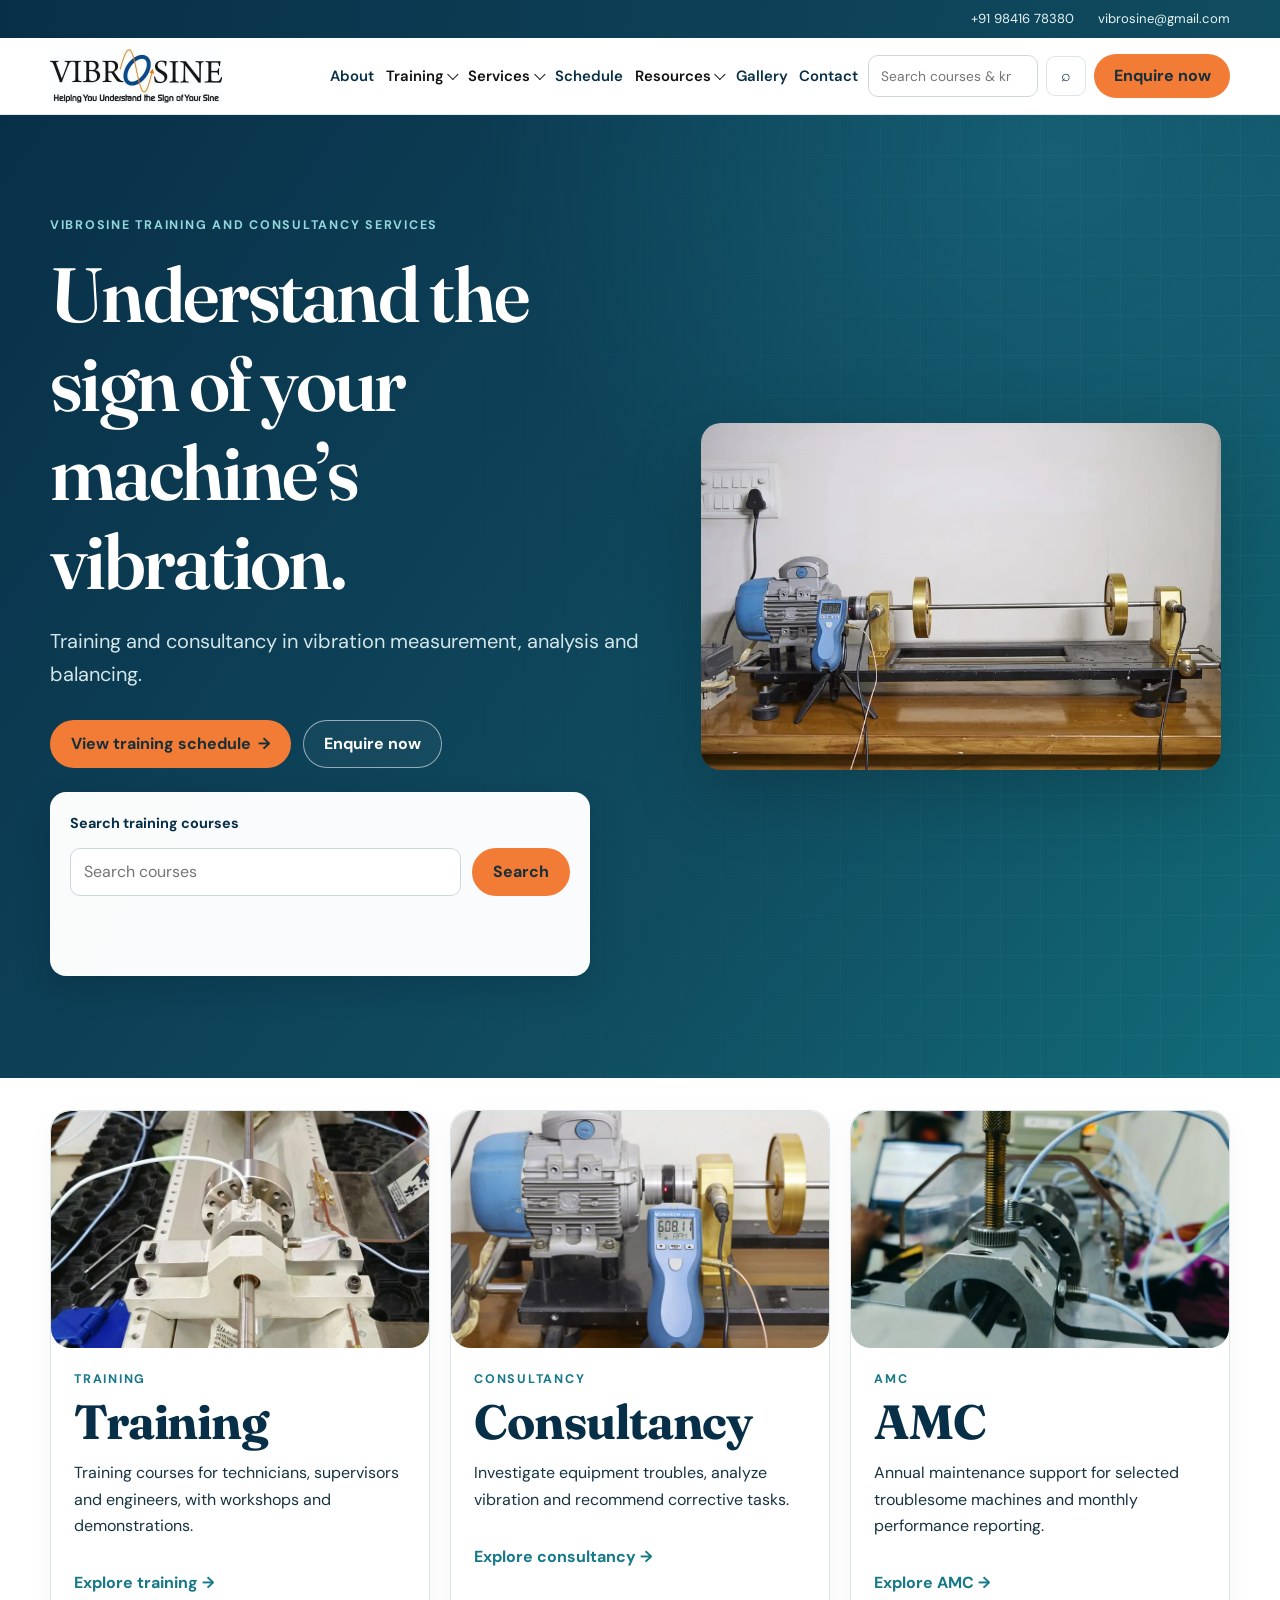
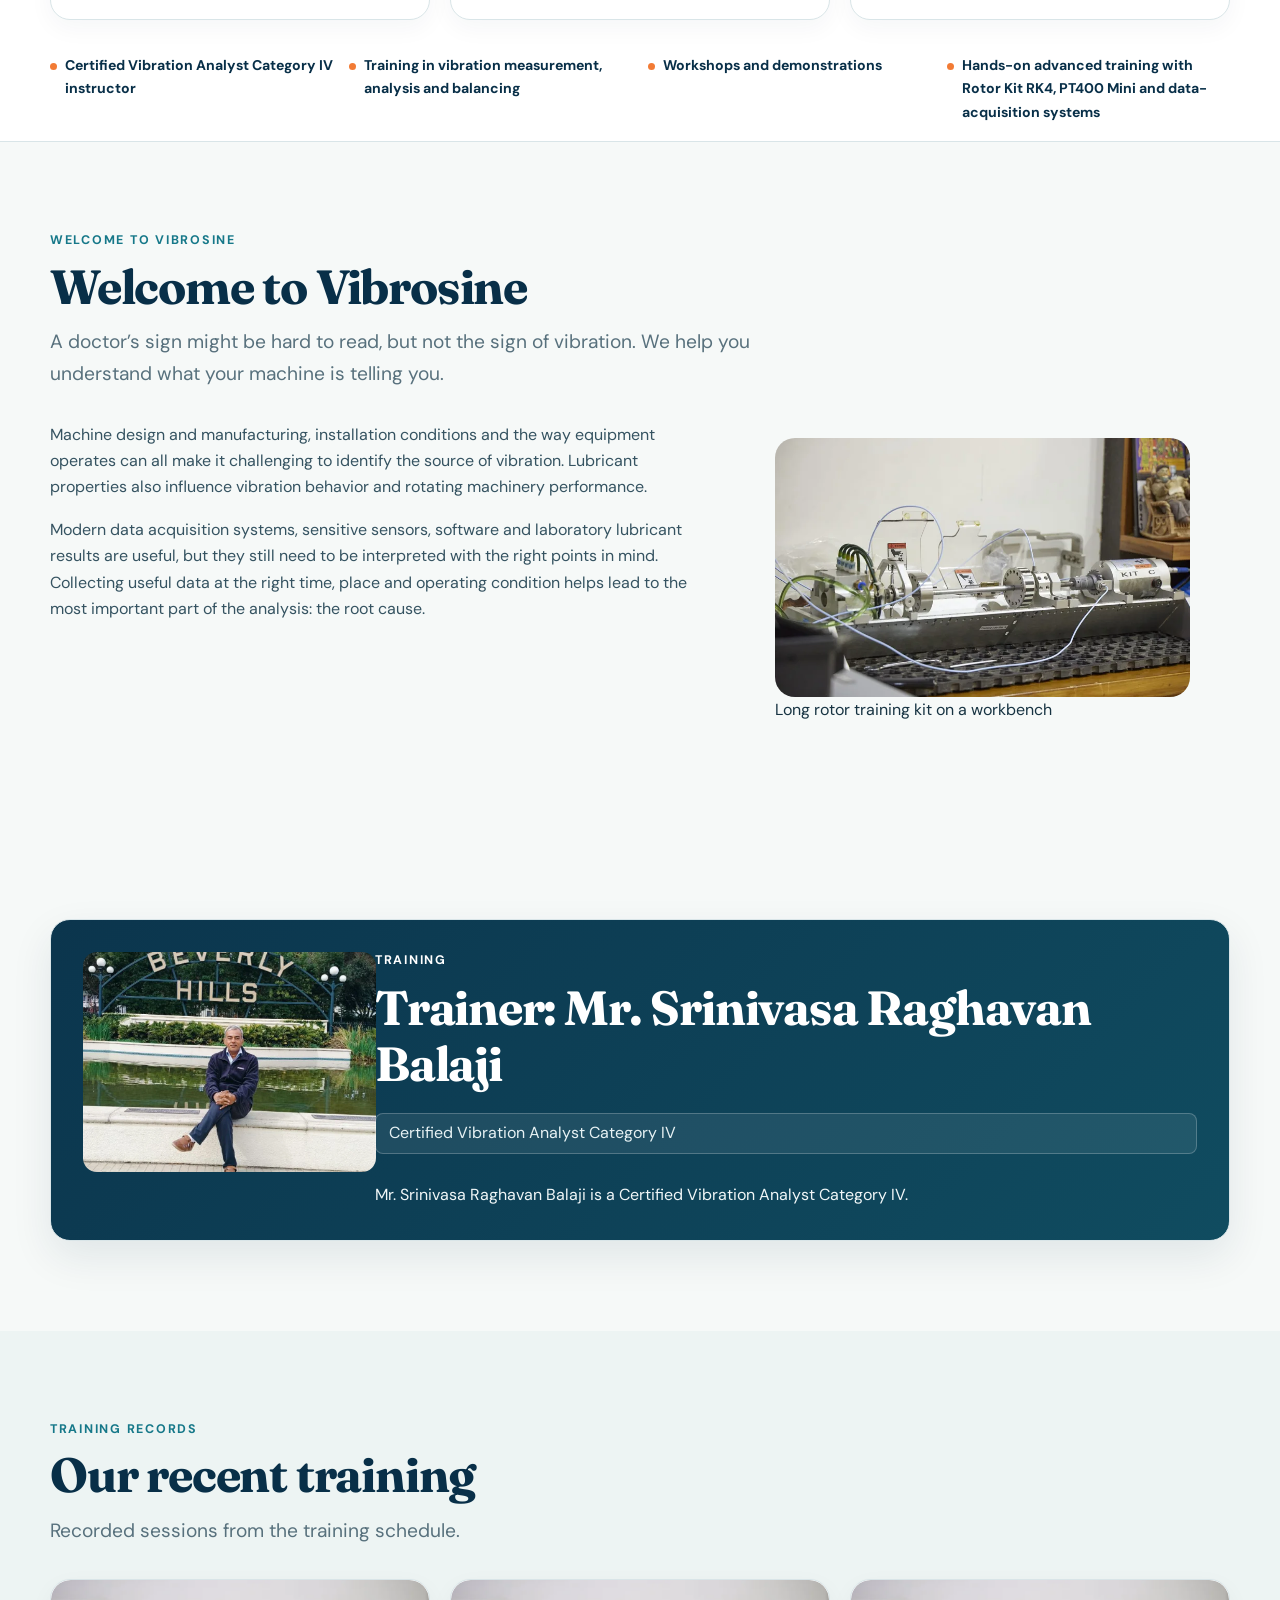
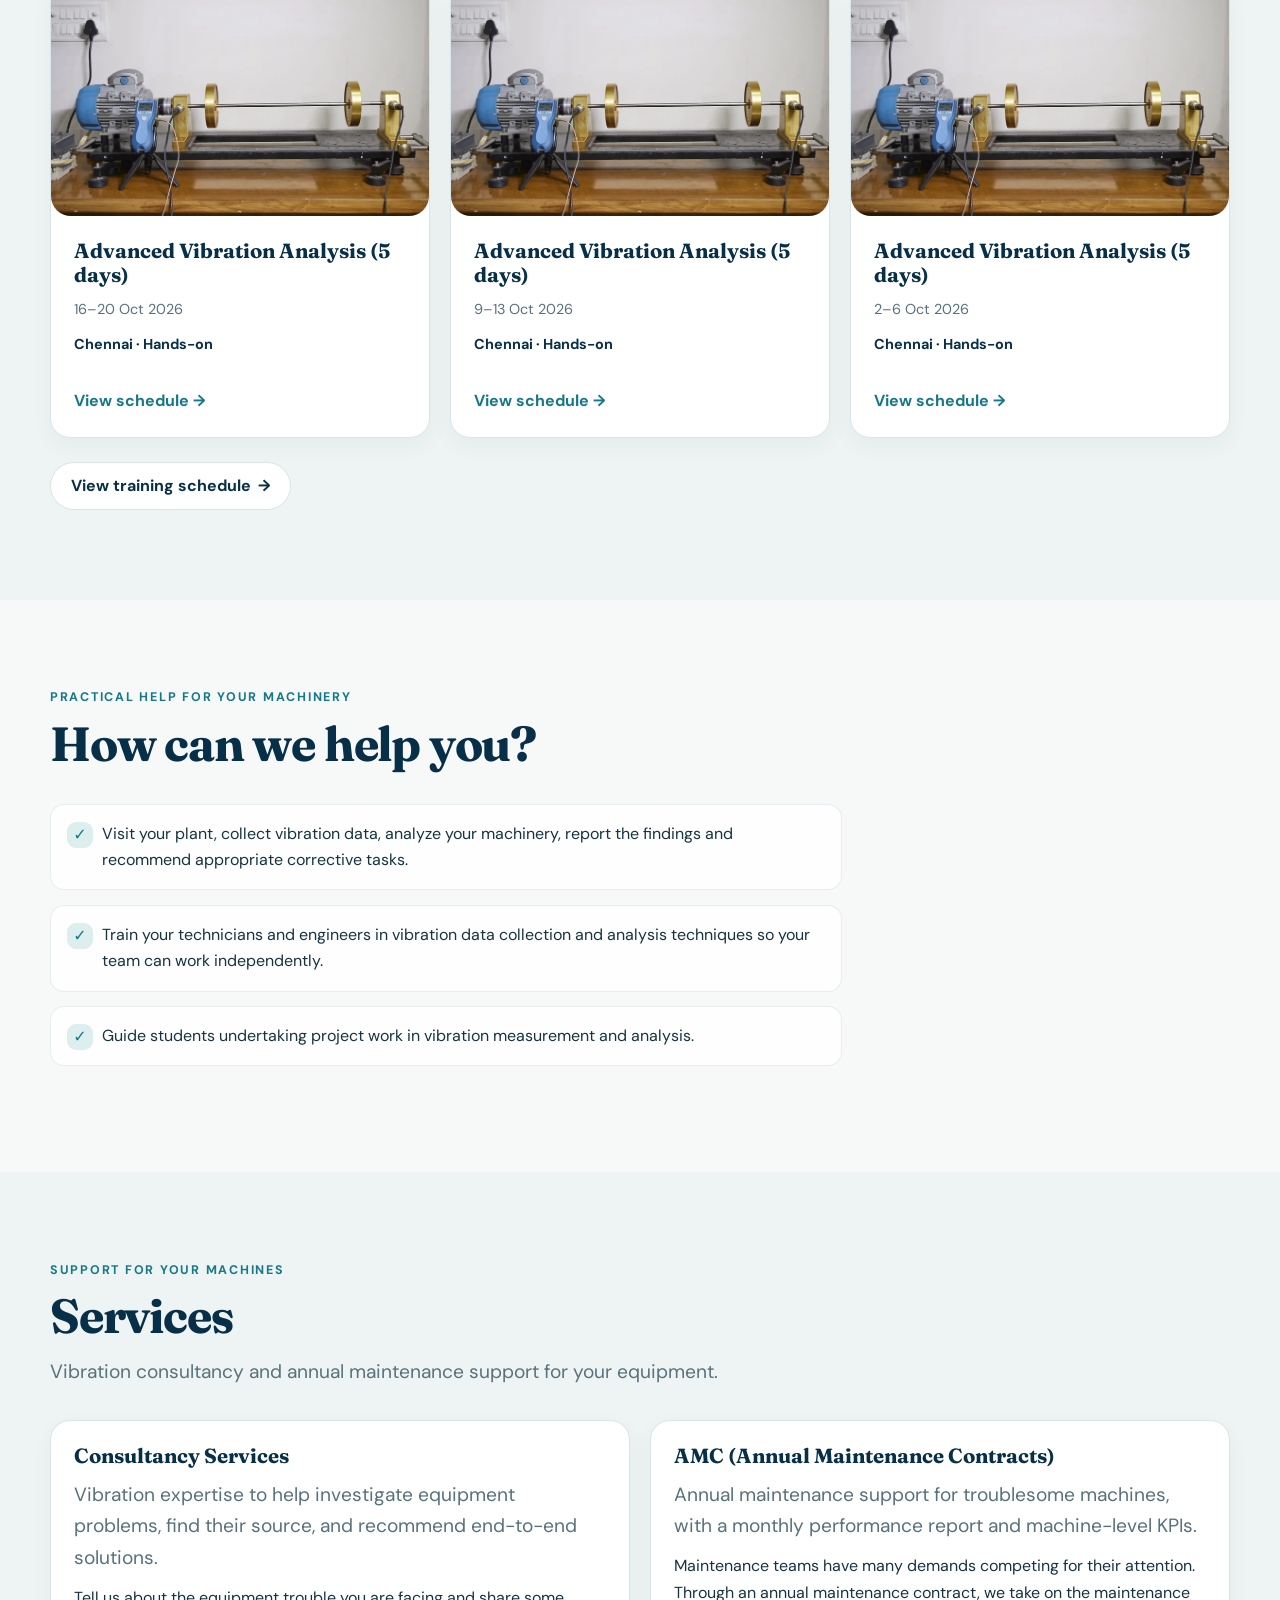
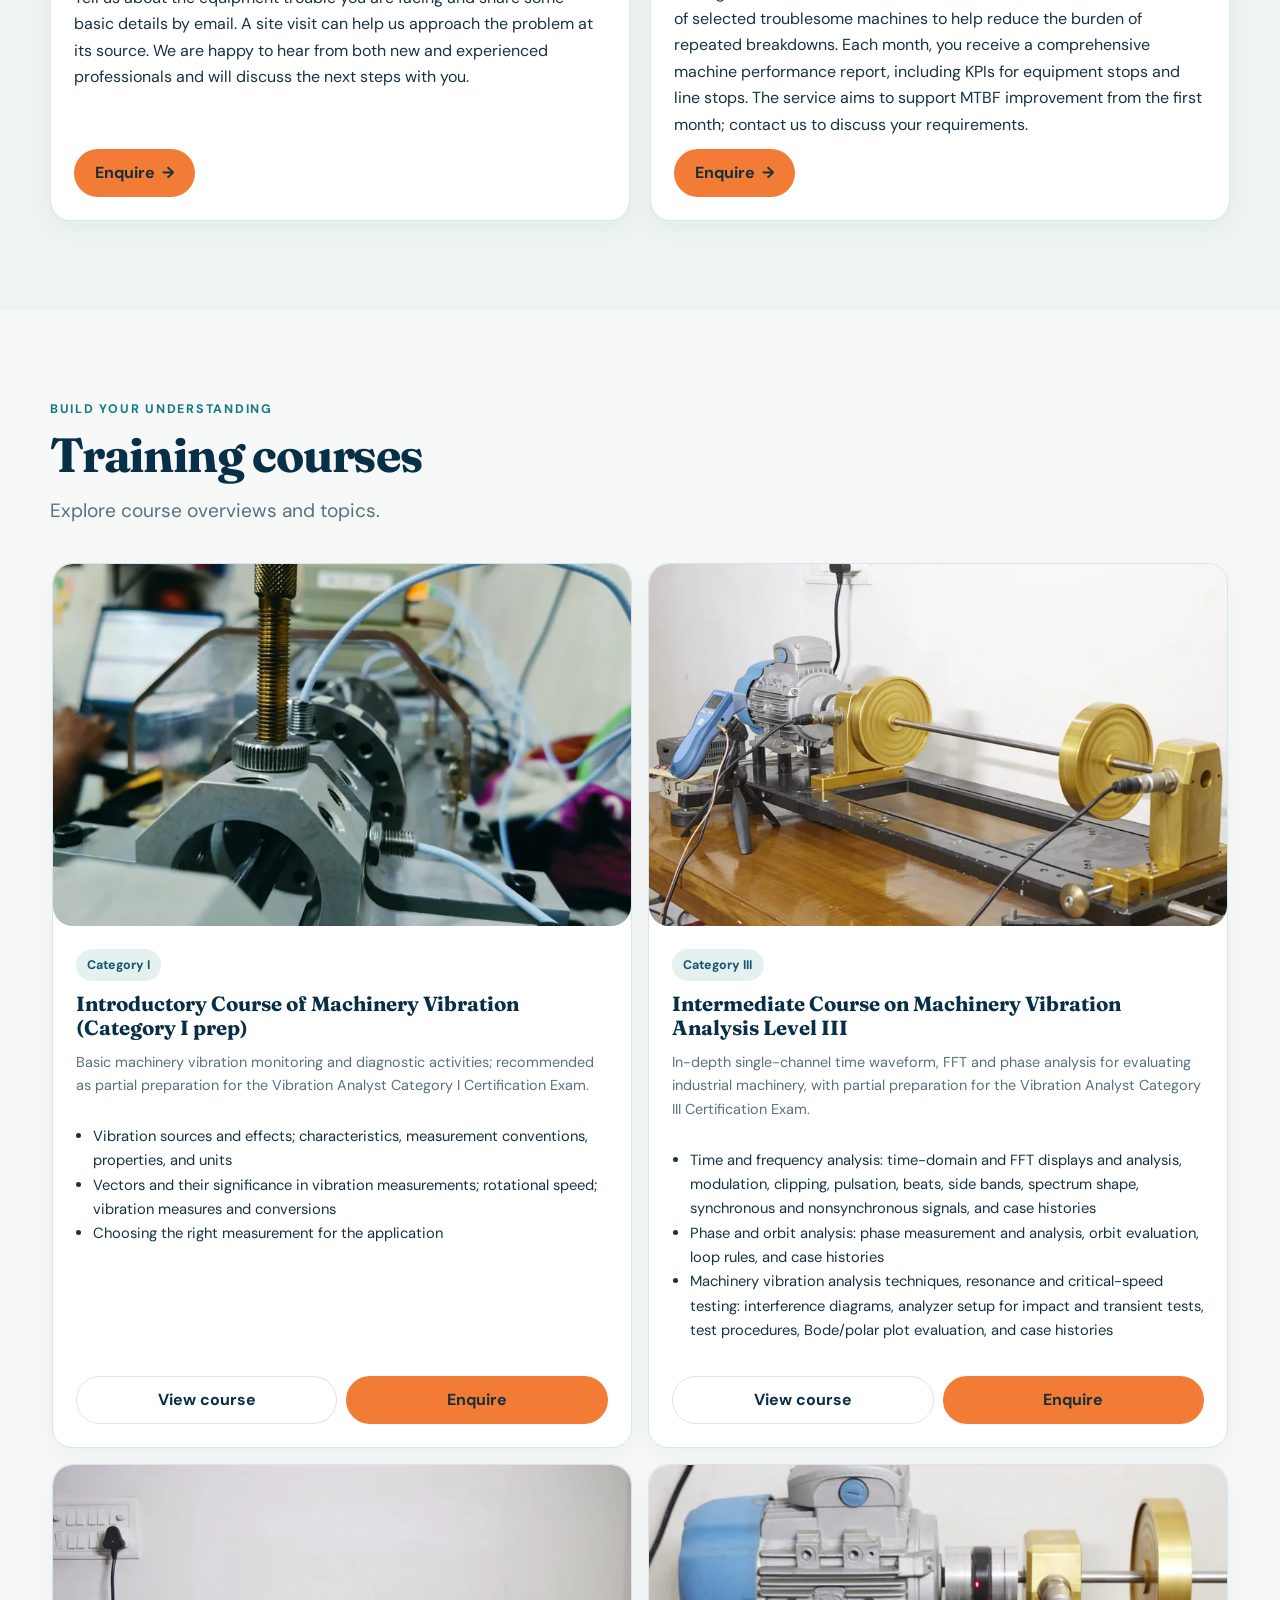
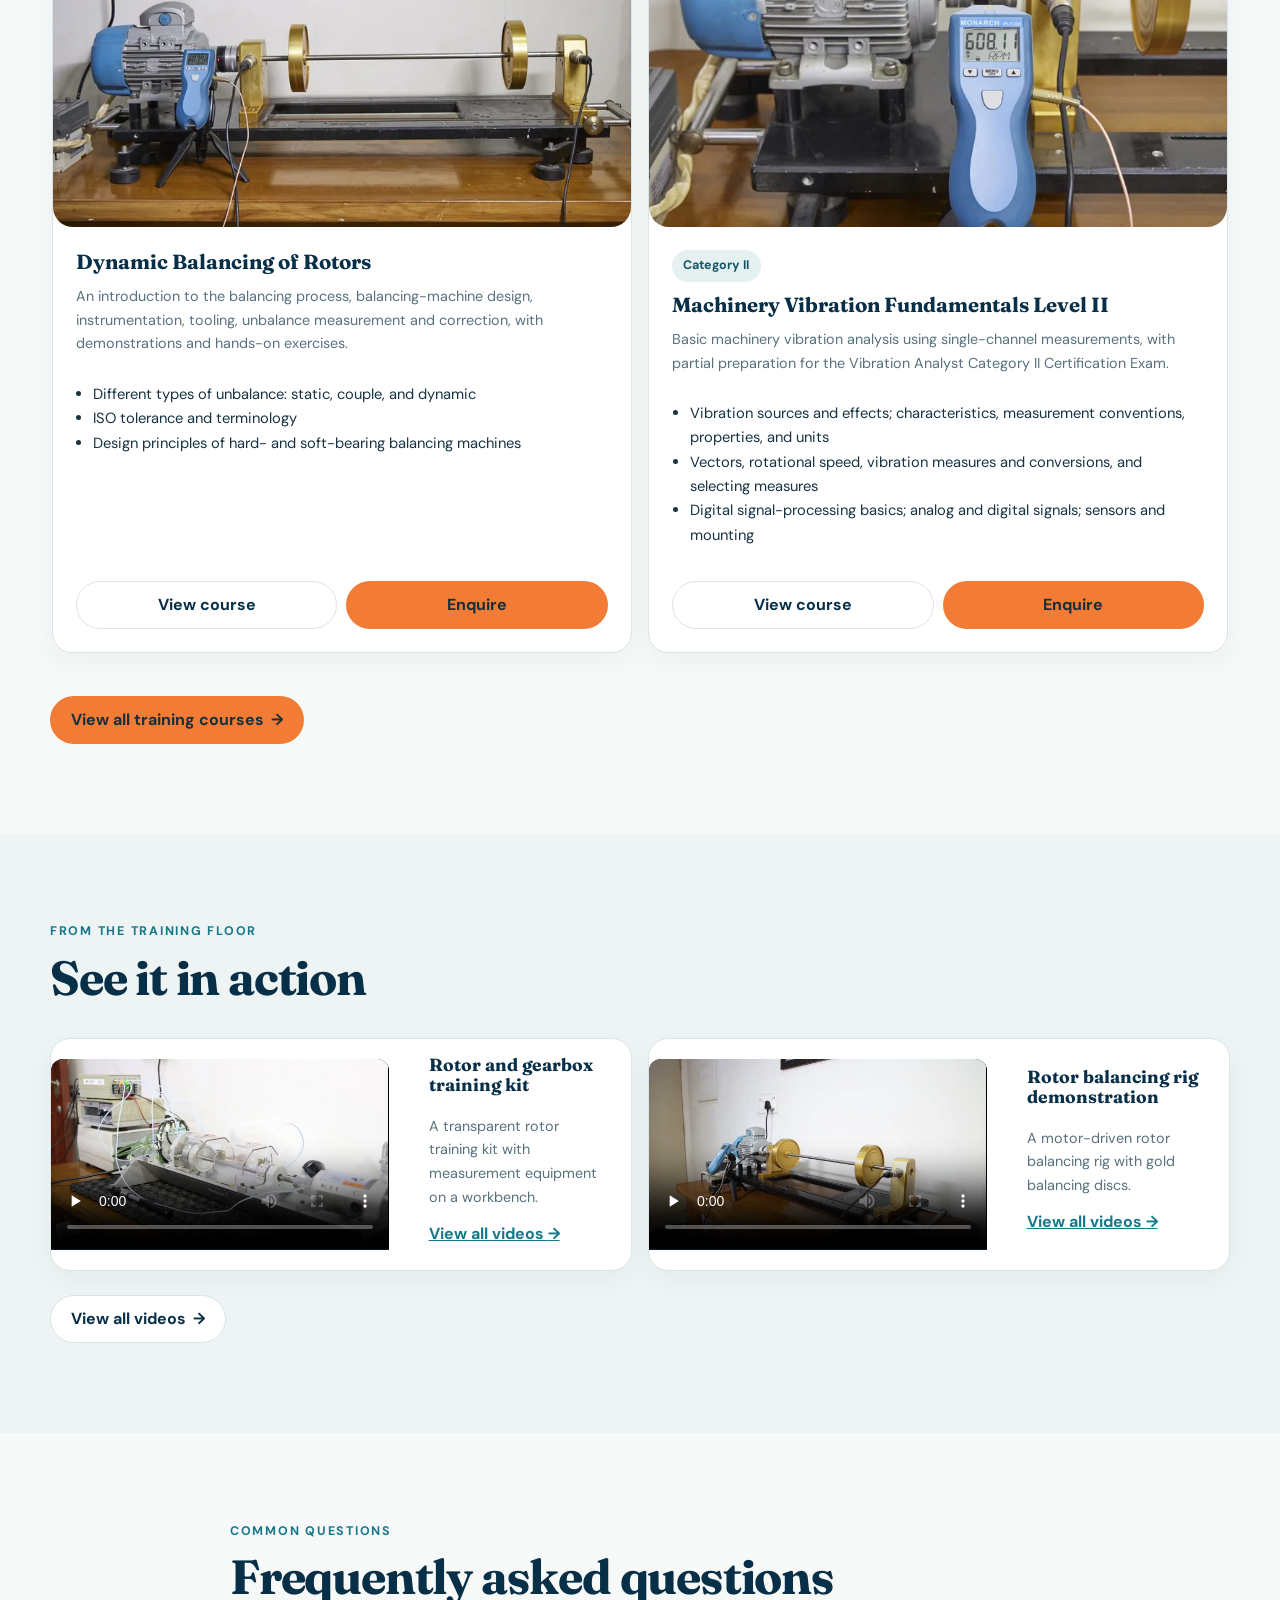
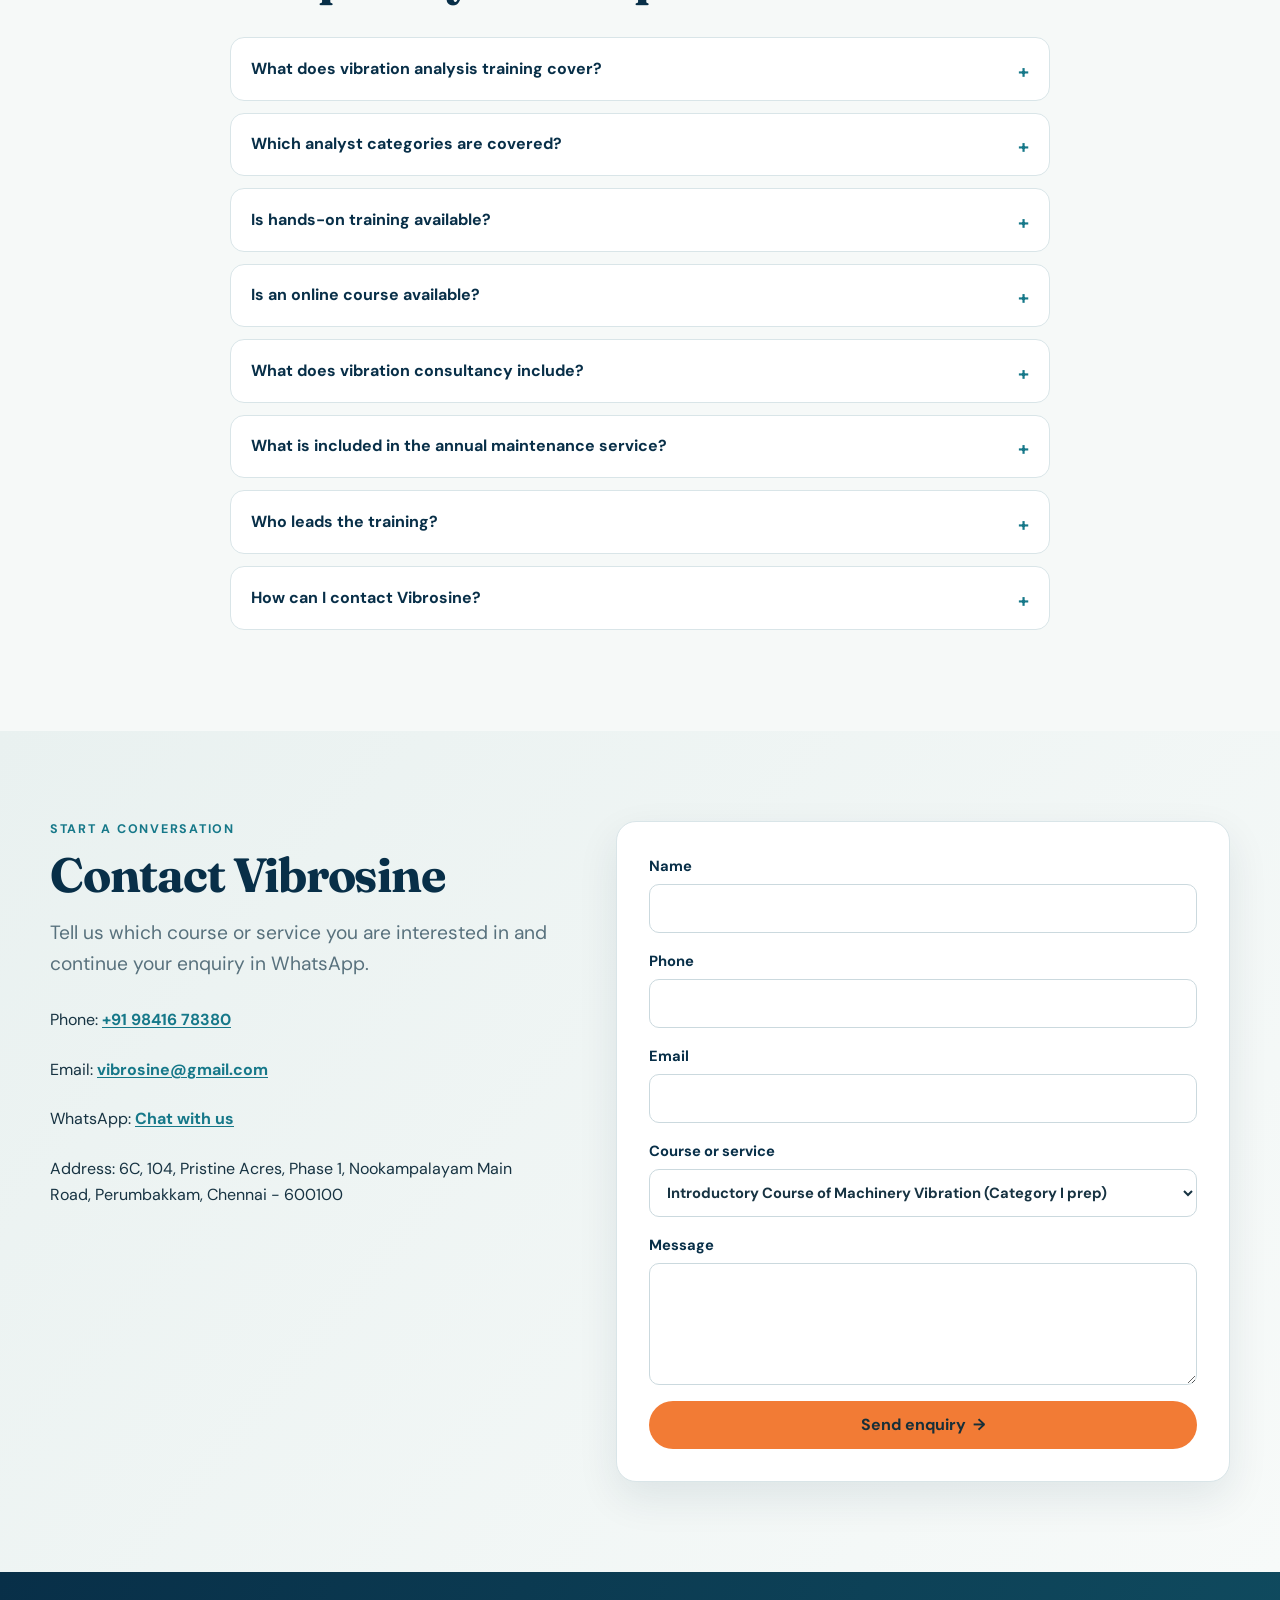
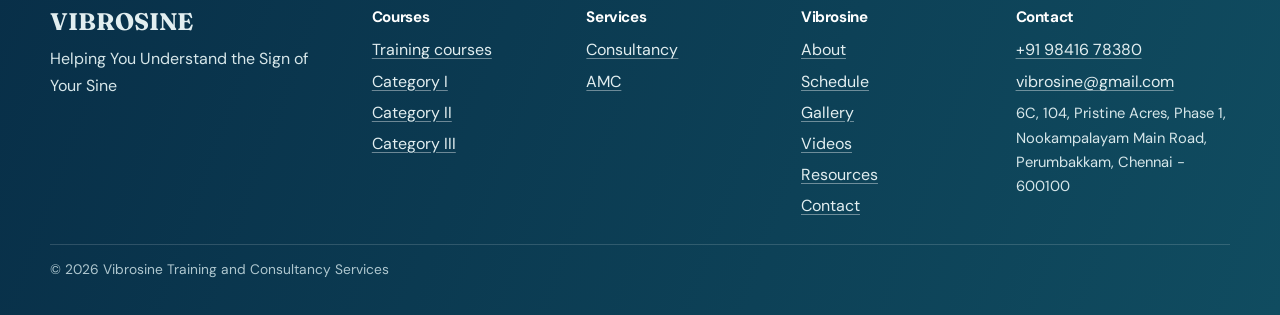
==== commit bbc68278: "changes made to website." ====
--- a/index.html
+++ b/index.html
@@ -3,25 +3,26 @@
 <head>
 <meta charset="utf-8">
 <meta name="viewport" content="width=device-width, initial-scale=1">
+<link rel="icon" type="image/svg+xml" href="/assets/favicon.svg">
 <title>Vibrosine | Vibration Analysis Training and Consultancy</title>
-<meta name="description" content="Understand machine vibration with Vibrosine training and consultancy in vibration measurement, analysis and balancing.">
+<meta name="description" content="Vibration analysis training, consultancy and rotor balancing from Vibrosine Training and Consultancy Services.">
 <meta property="og:type" content="website">
 <meta property="og:title" content="Vibrosine | Vibration Analysis Training and Consultancy">
 <meta property="og:description" content="Helping You Understand the Sign of Your Sine">
-<meta property="og:image" content="https://vibrosine.com/assets/images/vibrosine-logo.jpeg">
+<meta property="og:image" content="https://vibrosine.com/assets/media/images/photo-23-1400w.webp">
 <meta name="theme-color" content="#082f48">
 <link rel="canonical" href="https://vibrosine.com/">
 <link rel="preconnect" href="https://fonts.googleapis.com">
 <link rel="preconnect" href="https://fonts.gstatic.com" crossorigin>
-<link rel="preload" as="image" href="assets/images/vibrosine-logo.jpeg">
+<link rel="preload" as="image" href="assets/media/images/photo-23-800w.webp" imagesrcset="assets/media/images/photo-23-800w.webp 800w, assets/media/images/photo-23-1400w.webp 1400w" imagesizes="(max-width: 760px) 100vw, 45vw" fetchpriority="high">
 <link rel="preload" as="style" href="https://fonts.googleapis.com/css2?family=DM+Sans:wght@400;500;600;700&amp;family=Fraunces:wght@600;700&amp;display=swap">
-<link href="https://fonts.googleapis.com/css2?family=DM+Sans:wght@400;500;600;700&family=Fraunces:wght@600;700&display=swap" rel="stylesheet">
+<link href="https://fonts.googleapis.com/css2?family=DM+Sans:wght@400;500;600;700&amp;family=Fraunces:wght@600;700&amp;display=swap" rel="stylesheet">
 <link rel="stylesheet" href="css/tokens.css">
 <link rel="stylesheet" href="css/base.css">
 <link rel="stylesheet" href="css/components.css">
 <link rel="stylesheet" href="css/pages.css">
 <script id="organization-schema" type="application/ld+json">
-{"@context":"https://schema.org","@type":"EducationalOrganization","name":"Vibrosine Training and Consultancy Services","email":"vibrosine@gmail.com","telephone":"+91 98416 78380","url":"https://vibrosine.com","logo":"https://vibrosine.com/assets/images/vibrosine-logo.jpeg","description":"Training and consultancy in vibration measurement, analysis and balancing."}
+{"@context":"https://schema.org","@type":"EducationalOrganization","name":"Vibrosine Training and Consultancy Services","email":"vibrosine@gmail.com","telephone":"+91 98416 78380","url":"https://vibrosine.com","logo":"https://vibrosine.com/assets/brand/vibrosine-logo.jpeg","description":"Training and consultancy in vibration measurement, analysis and balancing."}
 </script>
 </head>
 <body data-root="" data-page="home">
@@ -36,121 +37,128 @@
       <h1 data-bind="hero-title">Understand the sign of your machine’s vibration.</h1>
       <p data-bind="hero-subtitle">Training and consultancy in vibration measurement, analysis and balancing.</p>
       <div class="btns">
-        <a class="btn btn-primary" href="courses/index.html">Explore training <span aria-hidden="true">→</span></a>
-        <a class="btn btn-ghost" href="schedule/index.html">Sessions</a>
+        <a class="btn btn-primary" href="schedule/index.html">View training schedule <span aria-hidden="true">→</span></a>
+        <a class="btn btn-ghost" href="https://wa.me/919841678380?text=Hello%20Vibrosine%2C%20I%20would%20like%20to%20make%20an%20enquiry." target="_blank" rel="noopener">Enquire now</a>
       </div>
-      <p class="hero-tagline">Helping You Understand the Sign of Your Sine</p>
+      <form class="site-search hero-search" role="search" action="index.html#site-search" method="get" id="site-search">
+        <label for="home-search">Search training courses</label>
+        <div class="search-control"><input id="home-search" type="search" name="q" placeholder="Search courses"><button class="btn btn-primary" type="submit">Search</button></div>
+        <p class="search-status" aria-live="polite"></p>
+      </form>
     </div>
-    <div class="hero-art">
-      <svg class="spectrum-chart" viewBox="0 0 520 340" role="img" aria-labelledby="spectrum-title spectrum-description">
-        <title id="spectrum-title">Vibration waveform and frequency spectrum</title>
-        <desc id="spectrum-description">An illustrative waveform and frequency spectrum chart.</desc>
-        <rect x="1" y="1" width="518" height="338" rx="22" fill="#f7fbfa" stroke="#d7e6e5" stroke-width="2"/>
-        <path d="M36 58h448M36 108h448M36 158h448M36 208h448M36 258h448M36 308h448M86 34v284M136 34v284M186 34v284M236 34v284M286 34v284M336 34v284M386 34v284M436 34v284" stroke="#e1ecea" stroke-width="1"/>
-        <text x="38" y="28" class="chart-label">TIME WAVEFORM</text>
-        <path d="M40 104h440M40 210h440" class="chart-axis"/>
-        <path d="M42 104c18 0 18-34 36-34s18 68 36 68 18-68 36-68 18 68 36 68 18-68 36-68 18 68 36 68 18-68 36-68 18 68 36 68 18-68 36-68 18 68 36 68 18-68 36-68 18 68 36 68 18-34 36-34" class="sine-trace"/>
-        <text x="38" y="190" class="chart-label">FREQUENCY SPECTRUM</text>
-        <path d="M42 292H480" class="chart-axis"/>
-        <path d="M70 292v-10M108 292v-22M146 292v-46M184 292v-14M222 292v-72M260 292v-18M298 292v-34M336 292v-12M374 292v-58M412 292v-20M450 292v-10" class="spectrum-bars"/>
-        <path d="M222 292v-120" class="spectrum-highlight"/>
-        <circle cx="222" cy="172" r="5" class="spectrum-dot"/>
-        <text x="404" y="323" class="chart-small">FREQUENCY</text>
-      </svg>
+    <div class="hero-art" data-bind="hero-visual">
+      <img src="assets/media/images/photo-23-1400w.webp" srcset="assets/media/images/photo-23-800w.webp 800w, assets/media/images/photo-23-1400w.webp 1400w" sizes="(max-width: 760px) 100vw, 45vw" width="1400" height="933" alt="Rotor balancing rig and motor arranged on a workbench" fetchpriority="high">
     </div>
+  </div>
+</section>
+
+<section class="pillar-section">
+  <div class="wrap">
+    <div class="grid c3 pillar-grid" data-bind="pillars"></div>
   </div>
 </section>
 
 <div class="facts"><div class="wrap"><ul data-bind="facts"></ul></div></div>
 
-<div class="home-main wrap">
-    <section id="about">
-      <div class="section-heading">
-        <p class="eyebrow">Welcome to Vibrosine</p>
-        <h2 data-bind="about-title">Welcome to Vibrosine</h2>
-        <p class="lead" data-bind="about-lead"></p>
-      </div>
-      <div class="story-layout">
-        <div data-bind="about-story"></div>
-        <div class="story-visual" data-bind="about-media"></div>
-      </div>
-    </section>
-
-    <section id="help" class="soft-section">
-      <p class="eyebrow">Practical help for your machinery</p>
-      <h2 data-bind="help-title">How can we help you?</h2>
-      <ul class="content-list" data-bind="help-items"></ul>
-    </section>
-
-    <section id="instructor">
-      <p class="eyebrow">Our training</p>
-      <h2>Your trainer</h2>
-      <div class="trainer-card">
-        <div class="trainer-photo" data-bind="instructor-media"></div>
-        <div>
-          <h3 class="trainer-name-slot" data-bind="instructor-name">Trainer name</h3>
-          <span class="cred" data-bind="instructor-cred"></span>
-          <p class="trainer-bio" data-bind="instructor-bio"></p>
-          <div data-bind="instructor-training"></div>
-        </div>
-      </div>
-    </section>
-
-    <section id="team" class="soft-section">
-      <p class="eyebrow">People and experience</p>
-      <h2 data-bind="team-title">Our team</h2>
-      <p class="lead" data-bind="team-body"></p>
-    </section>
-</div>
-
-<section id="market-prospects" class="market-section">
-  <div class="wrap market-content">
-    <p class="eyebrow">Skills for industry</p>
-    <h2 data-bind="market-title">Market prospects</h2>
-    <p class="lead" data-bind="market-body"></p>
-    <p data-bind="market-detail"></p>
-    <a class="btn btn-primary" href="courses/index.html">Explore training</a>
+<section id="about">
+  <div class="wrap">
+    <div class="section-heading">
+      <p class="eyebrow">Welcome to Vibrosine</p>
+      <h2 data-bind="about-title">Welcome to Vibrosine</h2>
+      <p class="lead" data-bind="about-lead"></p>
+    </div>
+    <div class="story-layout">
+      <div data-bind="about-story"></div>
+      <div class="story-visual" data-bind="about-media"></div>
+    </div>
   </div>
 </section>
 
-<section id="services">
-  <div class="wrap">
-    <div class="section-heading"><p class="eyebrow">Support for your machines</p><h2>Services</h2><p class="lead">Vibration consultancy and annual maintenance support for your equipment.</p></div>
-    <div class="grid c2" data-bind="services"></div>
-    <p class="section-link"><a class="btn btn-secondary" href="services/index.html">Explore services <span aria-hidden="true">→</span></a></p>
+<section id="instructor" class="trainer-section">
+  <div class="wrap trainer-card">
+    <figure class="trainer-photo" data-bind="instructor-photo"></figure>
+    <div class="trainer-details">
+      <p class="eyebrow">Training</p>
+      <h2>Trainer: Mr. Srinivasa Raghavan Balaji</h2>
+      <span class="cred" data-bind="instructor-cred">Certified Vibration Analyst Category IV</span>
+      <p class="trainer-bio" data-bind="instructor-bio">Mr. Srinivasa Raghavan Balaji is a Certified Vibration Analyst Category IV.</p>
+    </div>
   </div>
 </section>
 
-<section id="courses" class="soft-section">
+<section id="recent-training" class="soft-section">
   <div class="wrap">
-    <div class="section-heading"><p class="eyebrow">Build your understanding</p><h2>Training courses</h2><p class="lead">Explore course overviews and topics.</p></div>
-    <div class="course-grid" data-bind="courses" data-home-limit="2"></div>
-    <p class="section-link training-view-all"><a class="btn btn-primary" href="courses/index.html">View all training programs <span aria-hidden="true">→</span></a></p>
+    <div class="section-heading">
+      <p class="eyebrow">Training records</p>
+      <h2>Our recent training</h2>
+      <p class="lead">Recorded sessions from the training schedule.</p>
+    </div>
+    <div class="grid c3" data-bind="recent-training"></div>
+    <p class="section-link"><a class="btn btn-secondary" href="schedule/index.html">View training schedule <span aria-hidden="true">→</span></a></p>
+  </div>
+</section>
+
+<section id="help">
+  <div class="wrap">
+    <div class="section-heading">
+      <p class="eyebrow">Practical help for your machinery</p>
+      <h2 data-bind="help-title">How can we help you?</h2>
+    </div>
+    <ul class="content-list" data-bind="help-items"></ul>
+  </div>
+</section>
+
+<section id="services" class="soft-section">
+  <div class="wrap">
+    <div class="section-heading">
+      <p class="eyebrow">Support for your machines</p>
+      <h2>Services</h2>
+      <p class="lead">Vibration consultancy and annual maintenance support for your equipment.</p>
+    </div>
+    <div class="grid c2" data-bind="services"></div>
+  </div>
+</section>
+
+<section id="courses">
+  <div class="wrap">
+    <div class="section-heading">
+      <p class="eyebrow">Build your understanding</p>
+      <h2>Training courses</h2>
+      <p class="lead">Explore course overviews and topics.</p>
+    </div>
+    <div class="course-grid" data-bind="courses" data-home-limit="4"></div>
+    <p class="section-link"><a class="btn btn-primary" href="courses/index.html">View all training courses <span aria-hidden="true">→</span></a></p>
   </div>
 </section>
 
 <section id="see-in-action" class="soft-section">
   <div class="wrap">
-    <div class="section-heading"><p class="eyebrow">From the training floor</p><h2>See it in action</h2></div>
+    <div class="section-heading">
+      <p class="eyebrow">From the training floor</p>
+      <h2>See it in action</h2>
+    </div>
     <div class="video-grid" data-bind="home-video"></div>
+    <p class="section-link"><a class="btn btn-secondary" href="videos/index.html">View all videos <span aria-hidden="true">→</span></a></p>
   </div>
 </section>
 
-<section id="home-gallery">
-  <div class="wrap">
-    <div class="section-heading"><p class="eyebrow">Equipment highlights</p><h2>From the training room</h2></div>
-    <div class="gallery-strip" data-bind="home-gallery"></div>
-    <p class="section-link"><a class="btn btn-secondary" href="gallery/index.html">View the gallery <span aria-hidden="true">→</span></a></p>
+<section id="faq">
+  <div class="wrap narrow">
+    <div class="section-heading">
+      <p class="eyebrow">Common questions</p>
+      <h2>Frequently asked questions</h2>
+    </div>
+    <div data-bind="faq"></div>
   </div>
 </section>
 
 <section id="contact" class="contact-section">
   <div class="wrap contact-layout">
     <div>
-      <p class="eyebrow">Start a conversation</p><h2>Contact Vibrosine</h2>
+      <p class="eyebrow">Start a conversation</p>
+      <h2>Contact Vibrosine</h2>
       <p class="lead">Tell us which course or service you are interested in and continue your enquiry in WhatsApp.</p>
       <ul class="contact-list" data-bind="contact-list"></ul>
-      <p class="contact-meta"><strong>Address</strong><br><span data-bind="contact-address"></span></p>
     </div>
     <form name="enquiry" method="GET" action="https://wa.me/919841678380" target="_blank" data-whatsapp-enquiry>
       <label>Name <input name="name" autocomplete="name" required></label>
--- a/css/components.css
+++ b/css/components.css
@@ -22,9 +22,12 @@
 .btn-secondary { border-color: var(--line); background: #fff; color: var(--navy); }
 .btn-secondary:hover { border-color: var(--teal); color: var(--teal); }
 
-.top { position: sticky; top: -38px; z-index: 40; }
+.top { position: sticky; top: -38px; z-index: 40; min-height: 100px; }
+@media (min-width: 961px) {
+  .top { min-height: 114px; }
+}
 .contact-strip { color: #e6f4f4; background: linear-gradient(100deg, #082f48, #104c60); font-size: .82rem; }
-.contact-strip-inner { display: flex; min-height: 38px; align-items: center; justify-content: flex-end; gap: clamp(.85rem, 3vw, 2rem); }
+.contact-strip-inner { display: flex; min-height: 38px; align-items: center; justify-content: flex-end; gap: clamp(1rem, 3vw, 2rem); }
 .contact-strip a { display: inline-flex; align-items: center; gap: .4rem; text-decoration: none; }
 .contact-strip a:hover { color: #fff; }
 .contact-strip svg { width: 15px; height: 15px; fill: none; stroke: currentColor; stroke-width: 1.8; stroke-linecap: round; stroke-linejoin: round; }
@@ -32,7 +35,7 @@
 .navbar.menu-open { z-index: 42; background: #fff; backdrop-filter: none; }
 .navbar-inner { display: flex; min-height: 76px; align-items: center; justify-content: space-between; gap: 1.4rem; }
 .brand { flex: 0 0 auto; display: inline-flex; align-items: center; text-decoration: none; }
-.brand img { width: 172px; height: 55px; object-fit: contain; }
+.brand img { width: 172px; height: 54px; object-fit: contain; }
 #main-nav { margin-left: auto; }
 nav ul { display: flex; align-items: center; gap: clamp(.5rem, 1.4vw, 1.35rem); padding: 0; margin: 0; list-style: none; }
 nav li a:not(.btn) { display: inline-flex; align-items: center; min-height: 44px; padding: .3rem .1rem; color: var(--navy); font-size: .93rem; font-weight: 600; text-decoration: none; white-space: nowrap; }
@@ -48,26 +51,6 @@
 .footer-contact span { max-width: 55ch; color: #d7e7ea; font-size: .92rem; }
 .copyright { color: #afc7cf; font-size: .86rem; }
 
-.photo-placeholder {
-  position: relative;
-  display: grid;
-  min-height: 185px;
-  place-content: center;
-  justify-items: center;
-  gap: .8rem;
-  overflow: hidden;
-  padding: 1.5rem;
-  border: 1px solid rgba(23,120,137,.16);
-  border-radius: var(--r);
-  background:
-    radial-gradient(ellipse at 80% 10%, rgba(52,151,172,.2), transparent 42%),
-    linear-gradient(145deg, #eaf3f3, #d9e8e8 55%, #eef5f2);
-  color: #456672;
-  font-size: .88rem;
-  font-weight: 600;
-  text-align: center;
-}
-.placeholder-mark { display: grid; width: 46px; height: 46px; place-items: center; border: 1px solid rgba(23,120,137,.35); border-radius: 15px; color: var(--teal); font: 700 1.5rem var(--serif); }
 .ph-media { overflow: hidden; border-radius: var(--r); background: #e4eeee; }
 .ph-media img { width: 100%; height: auto; aspect-ratio: 16 / 10; object-fit: cover; }
 
@@ -124,7 +107,7 @@
 .float a:hover { filter: brightness(1.1); }
 .text-link { display: inline-block; margin-top: 1.25rem; color: var(--teal); font-weight: 700; text-decoration: none; }
 
-@media (max-width: 960px) {
+@media (max-width: 1180px) {
   .navbar-inner { min-height: 68px; }
   #menu-btn { display: grid; width: 48px; height: 48px; flex: 0 0 48px; align-content: center; justify-items: center; gap: 5px; border: 1px solid var(--navy); border-radius: 13px; background: var(--navy); box-shadow: 0 3px 10px rgba(8,47,72,.18); color: #fff; cursor: pointer; }
   #menu-btn span { width: 21px; height: 2px; border-radius: 2px; background: #fff; transition: transform .2s ease, opacity .2s ease; }
@@ -149,11 +132,134 @@
 }
 @media (max-width: 540px) {
   .top { top: -34px; }
-  .contact-strip-inner { min-height: 34px; gap: .8rem; }
-  .contact-strip-inner a { gap: .25rem; font-size: .66rem; }
+  .contact-strip-inner { min-height: 34px; justify-content: space-between; gap: .6rem; }
+  .contact-strip-inner a { gap: .25rem; font-size: .72rem; white-space: nowrap; }
   .contact-strip-inner svg { width: 13px; height: 13px; }
   .navbar-inner { min-height: 64px; gap: .6rem; }
-  .brand img { width: min(145px, 42vw); height: 47px; }
+  .brand img { width: min(172px, 46vw); height: 54px; }
   #menu-btn { width: 46px; height: 46px; flex-basis: 46px; }
   footer { padding-bottom: calc(6rem + env(safe-area-inset-bottom)); }
 }
+
+.brand { color: var(--navy); font: 700 1.45rem var(--serif); letter-spacing: .02em; }
+.brand span { color: var(--orange); }
+.navbar-inner { gap: 1rem; }
+#main-nav { margin-left: auto; }
+#nav-list { gap: clamp(.3rem, .65vw, .7rem); }
+.nav-group { position: relative; padding: 0; margin: 0; border: 0; border-radius: 0; background: transparent; box-shadow: none; }
+.nav-group > summary {
+  display: inline-flex;
+  min-height: 44px;
+  align-items: center;
+  gap: .35rem;
+  padding: .3rem .1rem;
+  color: #111;
+  font-size: .93rem;
+  font-weight: 600;
+  cursor: pointer;
+  list-style: none;
+  white-space: nowrap;
+}
+.nav-group > summary::-webkit-details-marker { display: none; }
+.nav-group > summary::after {
+  width: .42rem;
+  height: .42rem;
+  border-right: 1.5px solid currentColor;
+  border-bottom: 1.5px solid currentColor;
+  content: "";
+  transform: translateY(-.1rem) rotate(45deg);
+  transition: transform .18s ease;
+}
+.nav-group[open] > summary { color: #111; }
+.nav-group[open] > summary::after { transform: translateY(.1rem) rotate(225deg); }
+.nav-submenu {
+  position: absolute;
+  z-index: 60;
+  top: calc(100% + .55rem);
+  left: -.75rem;
+  display: grid;
+  min-width: 225px;
+  gap: .1rem;
+  padding: .65rem;
+  border: 1px solid var(--line);
+  border-radius: 14px;
+  background: #fff;
+  box-shadow: var(--shadow);
+  list-style: none;
+}
+.nav-submenu li a:not(.btn) { width: 100%; padding: .55rem .65rem; border-radius: 8px; }
+.nav-submenu li a:not(.btn):hover { background: #edf4f3; }
+.nav-search { display: flex; width: 100%; align-items: center; gap: .5rem; padding: 0; border: 0; background: transparent; box-shadow: none; }
+.nav-search input { width: 170px; min-height: 42px; padding: .5rem .75rem; font-size: .86rem; }
+.nav-search button { min-width: 40px; min-height: 40px; border: 1px solid var(--line); border-radius: 9px; background: #fff; color: var(--navy); cursor: pointer; }
+.contact-strip-inner { gap: clamp(.6rem, 2vw, 1.5rem); }
+.footer-grid { display: grid; grid-template-columns: repeat(2, minmax(0, 1fr)); gap: 1.5rem 1rem; align-items: start; }
+.footer-grid h2 { margin-bottom: .65rem; color: #fff; font: 700 .95rem var(--sans); }
+.footer-grid ul { display: grid; gap: .3rem; padding: 0; margin: 0; list-style: none; }
+.footer-grid a { color: #e2eef0; text-decoration-color: rgba(255,255,255,.4); text-underline-offset: .18em; }
+.footer-grid a:hover { color: var(--orange); }
+.footer-about p { max-width: 25ch; margin-top: .5rem; color: #d7e7ea; }
+.footer-contact { display: grid; justify-items: start; gap: .35rem; font-style: normal; }
+.footer-contact h2 { margin-bottom: .3rem; }
+.footer-grid .copyright { grid-column: 1 / -1; padding-top: .8rem; border-top: 1px solid rgba(255,255,255,.15); }
+.site-search { display: grid; gap: .75rem; }
+.site-search > label { color: var(--navy); }
+.search-control { display: flex; align-items: center; gap: .65rem; }
+.search-control input { flex: 1 1 190px; height: 48px; }
+.search-control .btn { flex: 0 0 auto; }
+.hero-search { max-width: 540px; margin-top: 1.5rem; padding: 1.2rem; border-color: rgba(255,255,255,.3); border-radius: 16px; background: rgba(255,255,255,.98); box-shadow: 0 12px 30px rgba(2,22,34,.18); }
+.hero-search > label { color: var(--navy); font-size: .9rem; }
+.search-status { color: var(--muted); font-size: .88rem; }
+.nav-search-item { display: flex; align-items: center; }
+.pillar-section { padding: 2rem 0 1rem; background: #fff; }
+.pillar-card { min-height: 100%; }
+.pillar-card > .ph-media, .service-card > figure .ph-media { width: 100%; aspect-ratio: 16 / 10; }
+.pillar-card > .ph-media img, .service-card > figure img { width: 100%; height: 100%; object-fit: cover; }
+.pillar-card .eyebrow { margin-bottom: -.2rem; }
+.pillar-card .body { gap: .65rem; }
+.service-card > figure { margin: 0; }
+.service-card figcaption { display: none; }
+.level-badge { width: fit-content; }
+.training-batch .batch-meta { color: var(--navy); font-size: .9rem; font-weight: 700; }
+.course-main-image { margin: 1rem 0 1.4rem; overflow: hidden; border-radius: var(--r); }
+.course-main-image .ph-media { aspect-ratio: 16 / 9; }
+.course-main-image img { width: 100%; height: 100%; object-fit: cover; }
+.article-detail { display: grid; gap: 1rem; }
+.article-detail h1 { max-width: 18ch; }
+.article-detail > p:not(.lead) { max-width: 70ch; color: #d3e6e9; }
+.article-detail .article-summary { color: #fff; }
+.article-detail .btn { width: fit-content; margin-top: .5rem; }
+.faq-item { margin-bottom: .75rem; }
+.faq-item summary { list-style: none; }
+.faq-item summary::-webkit-details-marker { display: none; }
+.faq-item summary::after { float: right; content: "+"; color: var(--teal); font-size: 1.2rem; }
+.faq-item[open] summary::after { content: "−"; }
+.faq-item p { max-width: 75ch; }
+
+@media (max-width: 1180px) {
+  .navbar-inner { gap: .7rem; }
+  #menu-btn { position: relative; z-index: 44; }
+  #nav-list { gap: .2rem; }
+  #nav-list > li { width: 100%; }
+  #nav-list li .nav-group > summary { width: 100%; justify-content: space-between; min-height: 48px; padding: .5rem .3rem; border-bottom: 1px solid #edf2f2; font-size: 1rem; }
+  .nav-submenu { position: static; min-width: 0; padding: .2rem 0 .4rem .8rem; border: 0; border-radius: 0; box-shadow: none; }
+  .nav-submenu li a:not(.btn) { min-height: 42px; border-bottom: 1px solid #edf2f2; }
+  .nav-search { width: 100%; margin-top: .5rem; }
+  .nav-search input { width: 100%; }
+  .footer-grid { grid-template-columns: repeat(2, minmax(0, 1fr)); }
+}
+
+@media (min-width: 961px) {
+  .footer-grid { grid-template-columns: 1.25fr repeat(3, minmax(0, .8fr)) minmax(160px, .9fr); gap: 1.5rem; }
+  .footer-grid .copyright { grid-column: 1 / -1; }
+}
+
+@media (max-width: 540px) {
+  .contact-strip-inner { gap: .6rem; }
+  .contact-strip-inner a { font-size: .7rem; }
+  .hero-search { margin-top: 1.25rem; padding: 1rem; }
+  .search-control { flex-wrap: nowrap; }
+  .search-control input { min-width: 0; }
+  .search-control .btn { padding-inline: .75rem; }
+  .footer-grid { gap: 1.25rem .75rem; }
+}
--- a/css/pages.css
+++ b/css/pages.css
@@ -6,6 +6,10 @@
   background:
     radial-gradient(ellipse at 82% 4%, rgba(35,145,164,.3), transparent 38%),
     linear-gradient(125deg, #082f48 0%, #104c60 63%, #116b78 100%);
+}
+
+@media (min-width: 960px) {
+  .trainer-card { grid-template-columns: minmax(0, 1fr); }
 }
 .hero::after { position: absolute; inset: 0; pointer-events: none; content: ""; opacity: .14; background-image: linear-gradient(rgba(220,247,247,.28) 1px, transparent 1px), linear-gradient(90deg, rgba(220,247,247,.28) 1px, transparent 1px); background-size: 40px 40px; mask-image: linear-gradient(90deg, transparent 28%, #000); }
 .hero-layout { position: relative; z-index: 1; display: grid; align-items: center; gap: 3rem; }
@@ -16,6 +20,7 @@
 .hero .btns { display: flex; flex-wrap: wrap; gap: .75rem; }
 .hero-tagline { margin-top: 1.6rem; color: #b6d2d7; font-size: .88rem; font-weight: 600; letter-spacing: .04em; }
 .hero-art { position: relative; width: min(100%, 520px); justify-self: center; filter: drop-shadow(0 22px 34px rgba(0,0,0,.18)); }
+.hero-art img { width: 100%; height: auto; aspect-ratio: 3 / 2; border-radius: var(--r); object-fit: cover; }
 .spectrum-chart { width: 100%; }
 .chart-label { fill: #315a69; font: 700 11px var(--sans); letter-spacing: 1.5px; }
 .chart-small { fill: #587783; font: 500 10px var(--sans); }
@@ -44,20 +49,23 @@
 .story-layout { display: grid; align-items: start; gap: 1.5rem; }
 .story-layout [data-bind="about-story"] { display: grid; gap: 1rem; color: #355361; }
 .story-visual { min-width: 0; }
-.story-visual .photo-placeholder { min-height: 225px; }
 .soft-section { border-radius: 0; }
 .content-list { list-style: none; padding: 0; }
 .content-list li { position: relative; padding: 1rem 1rem 1rem 3.2rem; border: 1px solid rgba(8,47,72,.08); border-radius: 14px; background: rgba(255,255,255,.75); }
 .content-list li::before { position: absolute; top: 1.08rem; left: 1rem; display: grid; width: 26px; height: 26px; place-items: center; border-radius: 9px; background: #dceeed; color: var(--teal); content: "✓"; font-weight: 700; }
 .trainer-card { padding: clamp(1.2rem, 3vw, 2rem); border: 1px solid var(--line); border-radius: var(--r); background: linear-gradient(135deg, #0b354d, #104c60); color: #e4f0f1; box-shadow: var(--shadow); }
-.trainer-card { display: grid; gap: 1.4rem; }
-.trainer-photo { margin: 0; overflow: hidden; border-radius: 14px; }
+.trainer-card { display: grid; gap: 1.5rem; }
+.trainer-details { display: grid; min-width: 0; align-content: start; gap: .75rem; }
+.trainer-card .eyebrow,
+.trainer-card h2,
+.trainer-card .trainer-name-slot { color: #fff; }
+.trainer-photo { min-width: 0; min-height: 220px; aspect-ratio: 4 / 3; margin: 0; overflow: hidden; border-radius: 14px; }
 .trainer-photo .ph-media, .trainer-photo img { width: 100%; height: 100%; }
 .trainer-photo .ph-media { min-height: 220px; }
-.trainer-photo img { min-height: 220px; object-fit: cover; }
+.trainer-photo img { min-height: 220px; object-fit: cover; object-position: center 42%; }
 .trainer-photo figcaption { padding: .5rem .75rem; background: rgba(255,255,255,.1); color: #fff; font-size: .86rem; }
 .trainer-card h3 { color: #fff; }
-.trainer-bio { margin-top: 1rem; color: #d1e4e6; }
+.trainer-bio { margin-top: 1rem; color: #f1f7f8; }
 .trainer-card .training-group ul { color: #e0edef; font-size: .92rem; }
 .trainer-name-slot { width: fit-content; min-width: min(100%, 20rem); padding-bottom: .35rem; border-bottom: 1px solid rgba(231,242,244,.55); color: #fff; }
 .schedule-history { padding: 1.25rem 0 3rem; }
@@ -88,16 +96,15 @@
 .training-view-all .btn { min-width: min(100%, 22rem); min-height: 58px; padding-inline: 2rem; font-size: 1.05rem; }
 .course-grid { display: grid; grid-template-columns: minmax(0, 1fr); grid-auto-flow: row; gap: 1rem; padding: .3rem .1rem 1.2rem; }
 .course-grid > .card { scroll-snap-align: start; }
-.course-grid .photo-placeholder { min-height: 140px; border: 0; border-radius: 0; }
 .service-card .lead { margin-bottom: 0; }
 .contact-section { background: linear-gradient(130deg, #e9f1f0, #f7faf9); }
 .contact-layout { display: grid; align-items: start; gap: 2rem; }
 .contact-layout h2 { margin: .6rem 0; }
 .contact-layout .lead { margin: .9rem 0 1.3rem; }
 .contact-layout .contact-list li { padding: .4rem 0; }
+.contact-list .contact-address { max-width: 55ch; overflow-wrap: anywhere; }
 .course-detail { max-width: 920px; }
 .course-detail > .media { margin: 1rem 0 1.4rem; }
-.course-detail > .media .photo-placeholder { min-height: 250px; }
 .course-detail > .tag { margin-bottom: .8rem; }
 .course-detail h1 { margin-bottom: .75rem; font-size: clamp(2rem, 5vw, 3.6rem); }
 .course-detail .meta { margin-bottom: 1.2rem; }
@@ -146,9 +153,7 @@
 .gallery-photo .ph-media, .gallery-photo img { width: 100%; height: 100%; }
 .gallery-photo img { object-fit: cover; transition: transform .25s ease; }
 .gallery-photo figcaption { padding: .65rem .8rem; color: var(--muted); font-size: .88rem; }
-.gallery-item .photo-placeholder { height: 100%; min-height: 150px; border-radius: 16px; }
-.gallery-placeholder { cursor: default; }
-.gallery-item:not(.gallery-placeholder) { cursor: zoom-in; }
+.gallery-item { cursor: zoom-in; }
 .gallery-item:hover img { transform: scale(1.04); }
 .gallery-item img { transition: transform .25s ease; }
 .lightbox { position: fixed; width: min(92vw, 1000px); max-width: none; max-height: 90vh; padding: 1rem; border: 0; border-radius: 18px; background: #fff; box-shadow: 0 28px 80px rgba(0,0,0,.4); }
@@ -157,7 +162,6 @@
 .lightbox p { padding: .7rem .2rem 0; color: var(--ink); }
 .lightbox-close { position: absolute; top: .55rem; right: .55rem; display: grid; width: 42px; height: 42px; place-items: center; border: 0; border-radius: 50%; background: var(--navy); color: #fff; font-size: 1.6rem; cursor: pointer; }
 .video-launch { position: relative; display: block; width: 100%; padding: 0; border: 0; background: transparent; cursor: pointer; }
-.video-launch .photo-placeholder, .video-launch .ph-media { min-height: 180px; border-radius: 0; }
 .play-icon { position: absolute; top: 50%; left: 50%; display: grid; width: 54px; height: 54px; place-items: center; border-radius: 50%; background: var(--orange); color: var(--navy); transform: translate(-50%,-50%); }
 .video-frame { width: 100%; aspect-ratio: 16 / 9; border: 0; background: #0a2332; }
 .video-card h3 { font-size: 1.05rem; }
@@ -177,8 +181,7 @@
   .story-layout { grid-template-columns: minmax(0, 1fr) minmax(220px, .75fr); }
   .contact-layout { grid-template-columns: .9fr 1.1fr; gap: 4rem; }
   .gallery { grid-template-columns: repeat(4, minmax(0, 1fr)); gap: 1rem; }
-  .gallery-item .photo-placeholder { min-height: 195px; }
-  .trainer-card { grid-template-columns: minmax(180px, 260px) minmax(0, 1fr); align-items: start; }
+  .trainer-card { grid-template-columns: minmax(180px, 260px) minmax(0, 1fr); column-gap: 2rem; align-items: start; }
   .home-video-card { grid-template-columns: minmax(0, 1.2fr) minmax(220px, .8fr); }
   .video-grid { grid-template-columns: repeat(2, minmax(0, 1fr)); }
   .equipment-gallery { grid-template-columns: repeat(3, minmax(0, 1fr)); }
@@ -219,7 +222,7 @@
   .course-grid .card-actions { gap: .55rem; }
   .facts ul { grid-template-columns: 1fr; }
   .gallery { grid-template-columns: repeat(2, minmax(0, 1fr)); }
-  .gallery-item .photo-placeholder { min-height: 132px; padding: .8rem; font-size: .75rem; }
+
   .schedule-entry { align-items: flex-start; }
   .schedule-entry-name { max-width: 55%; }
 }
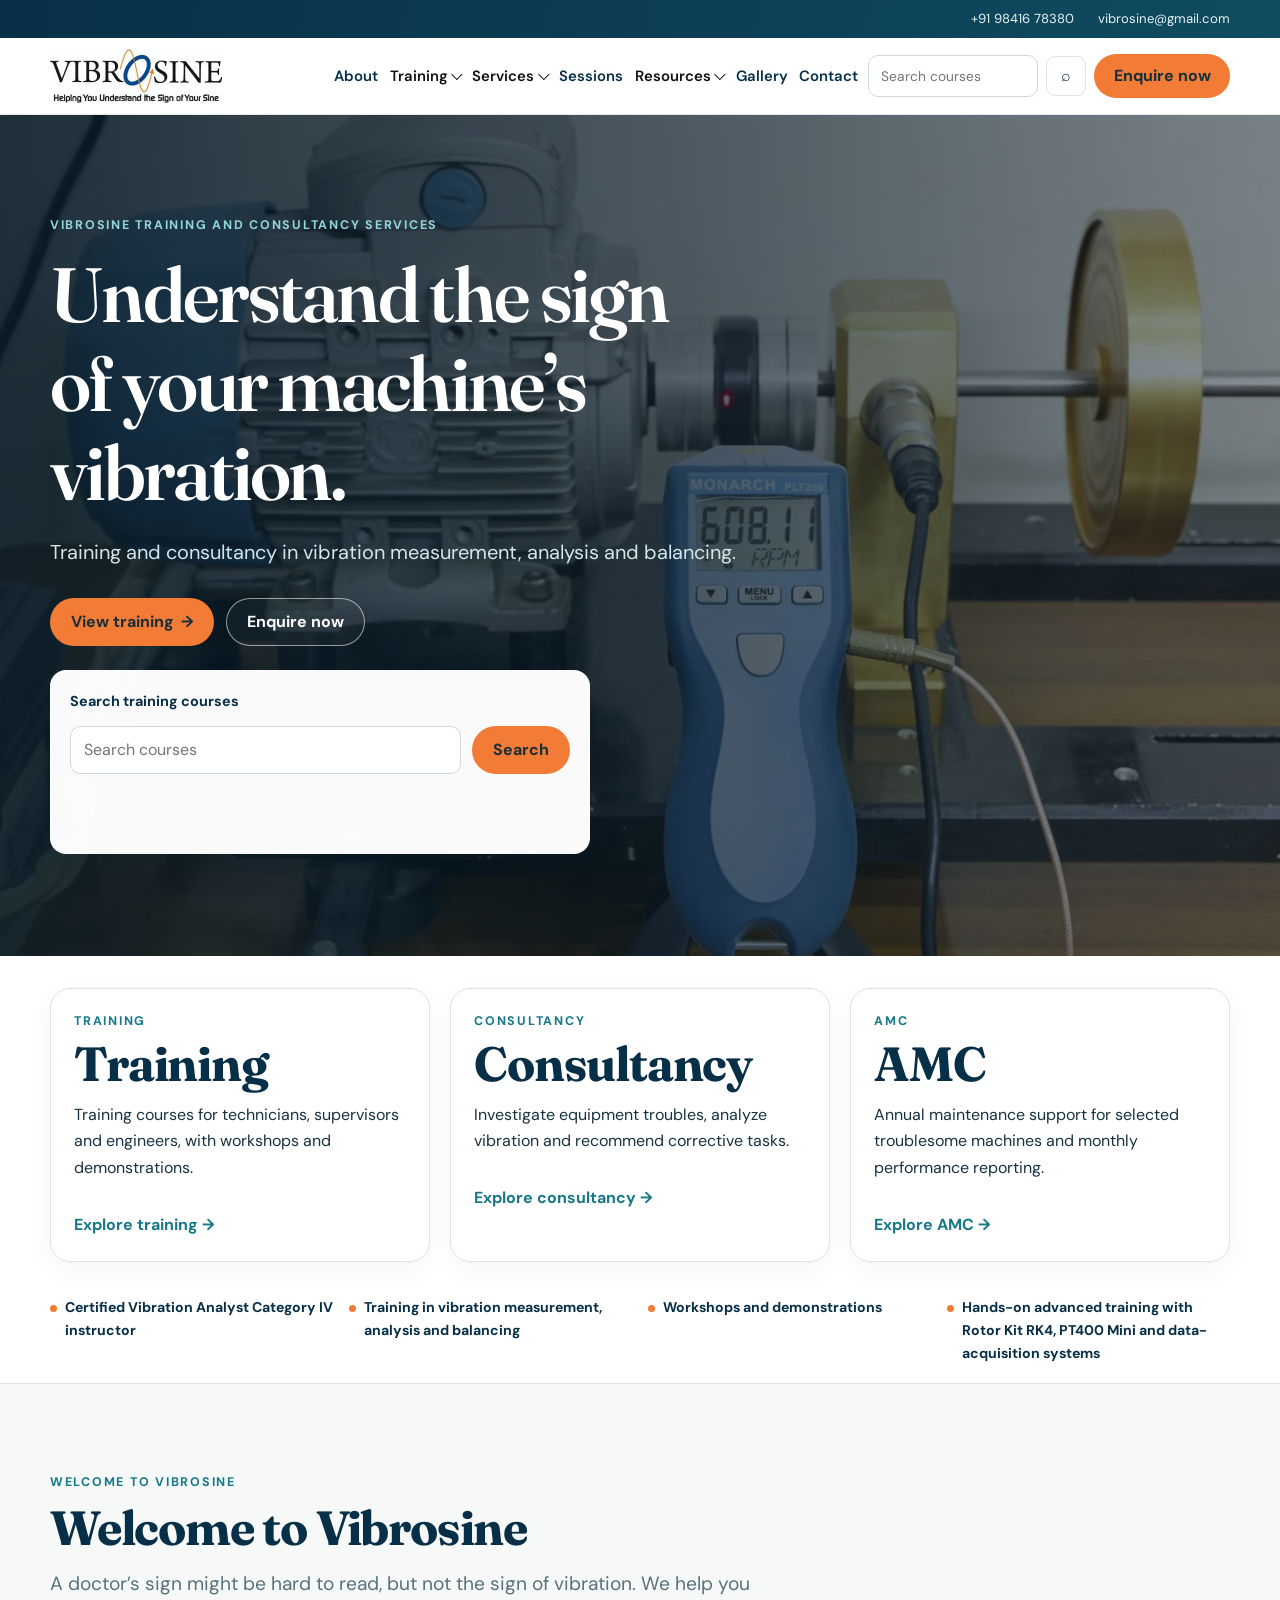
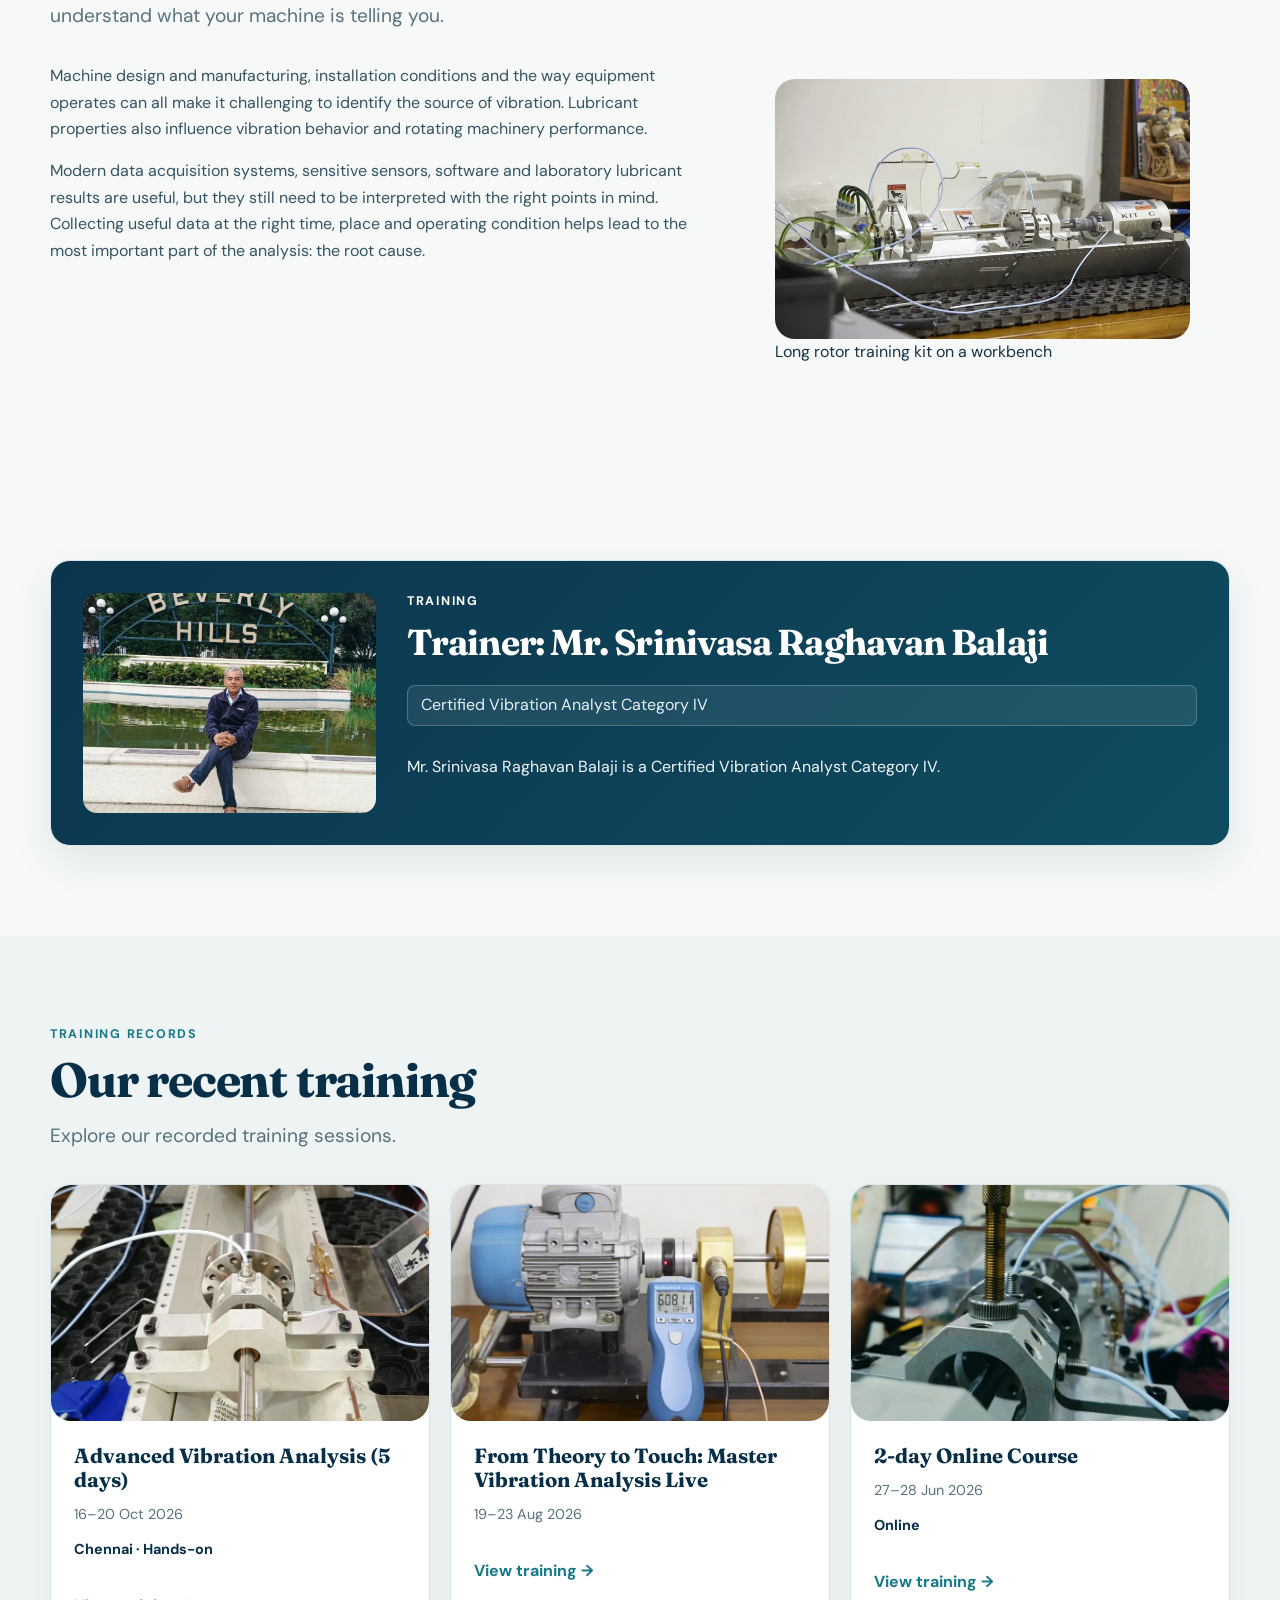
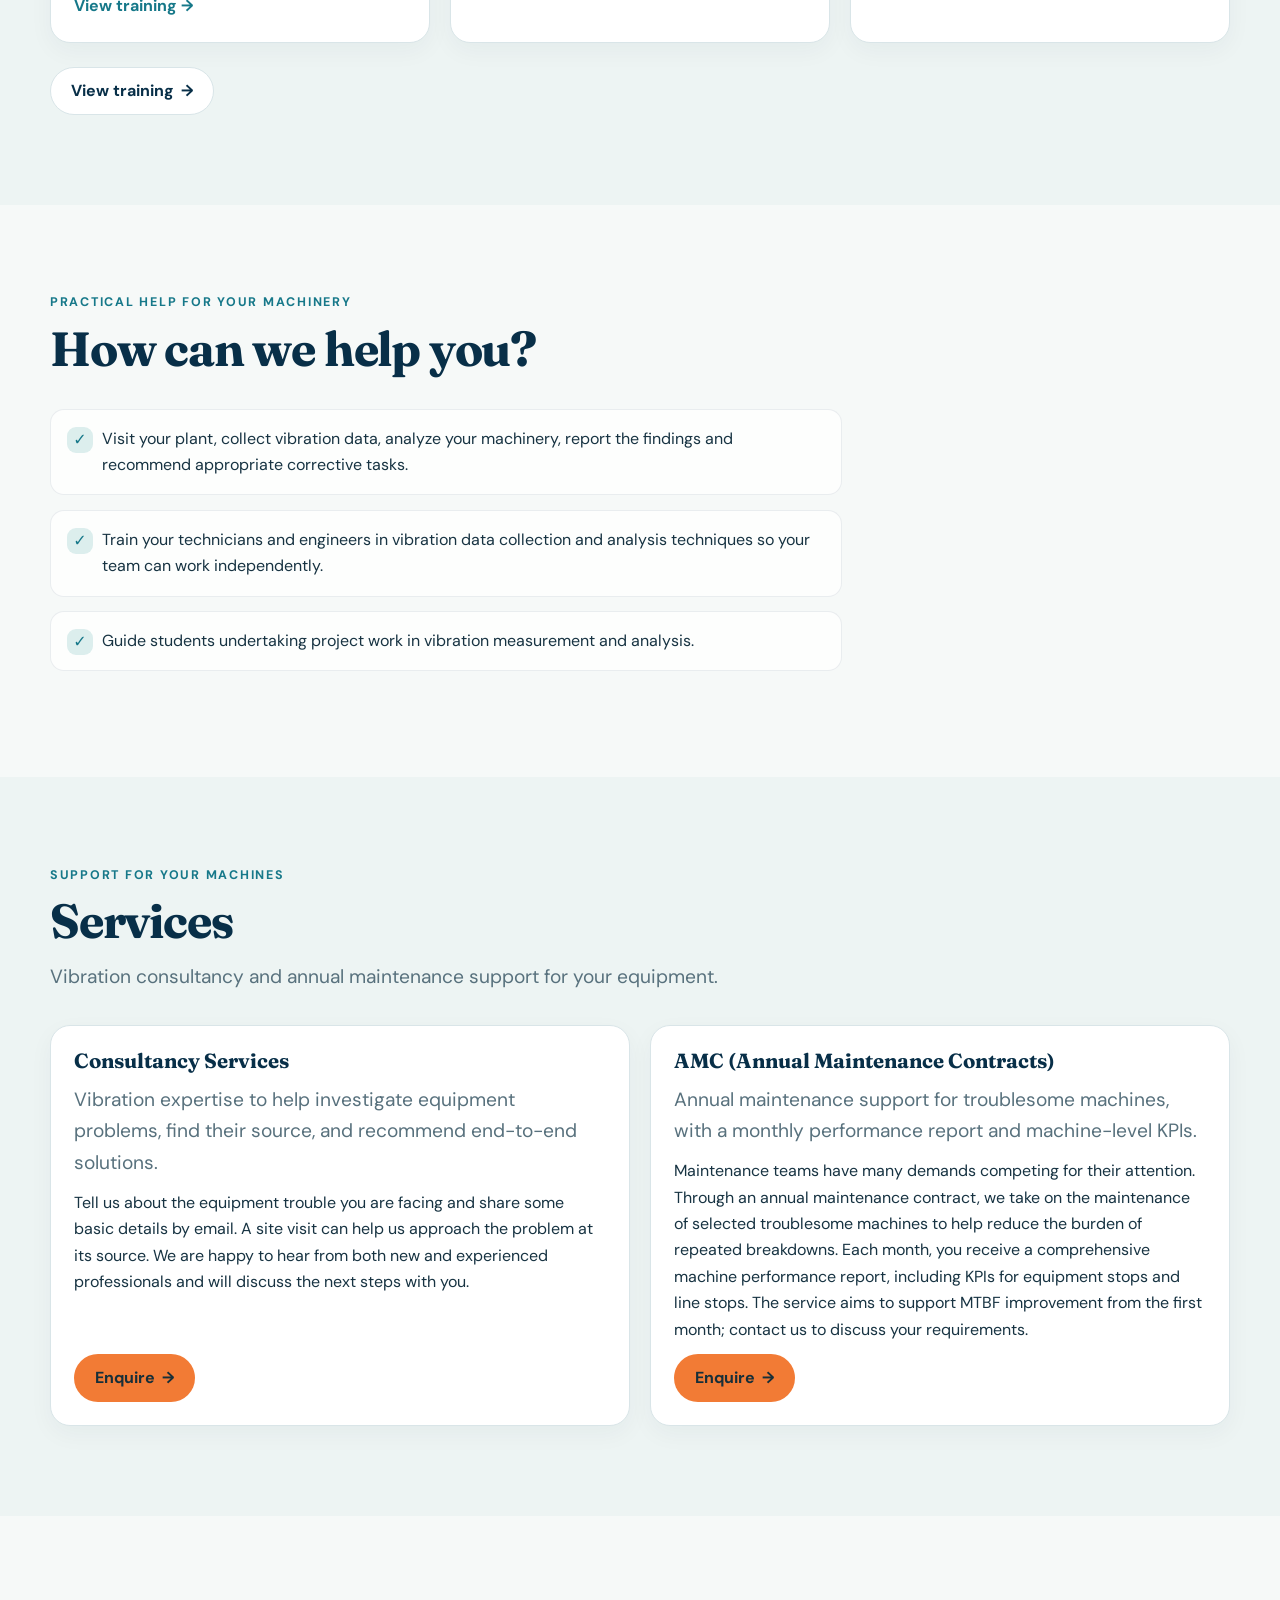
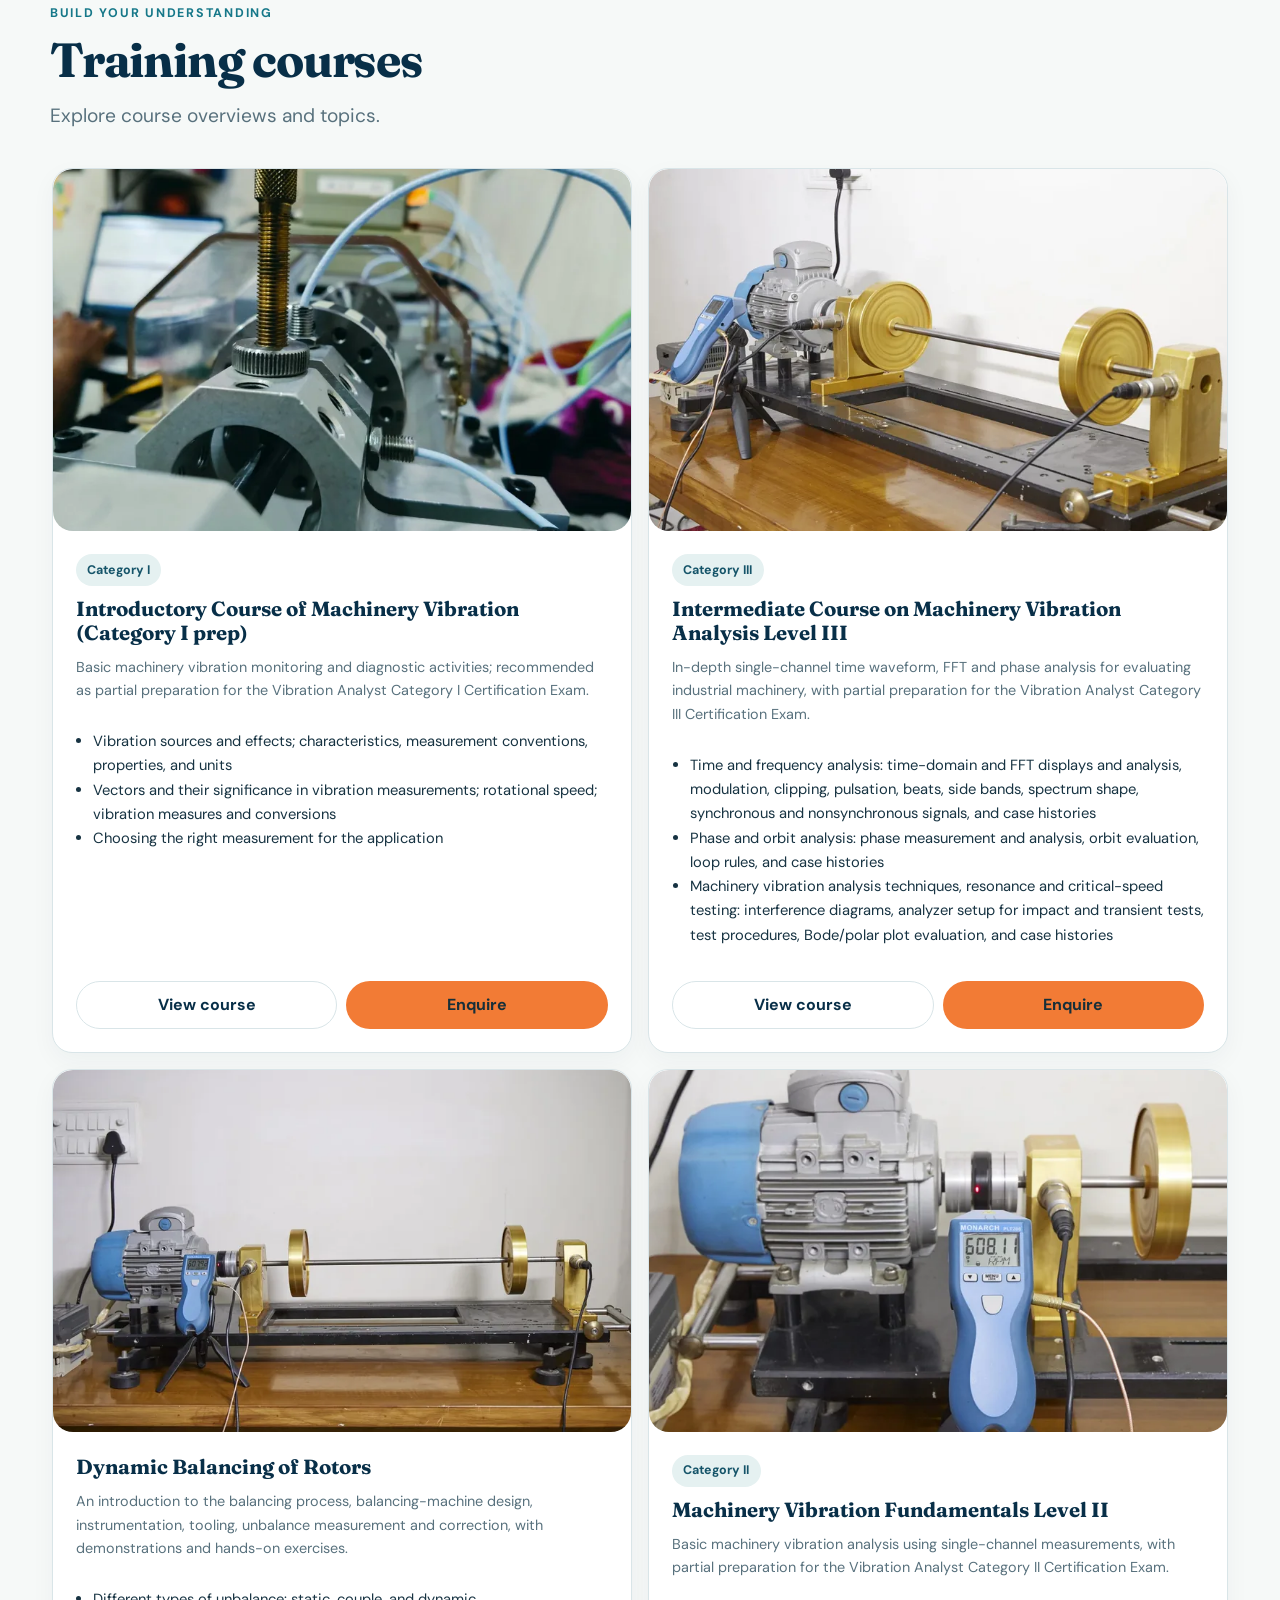
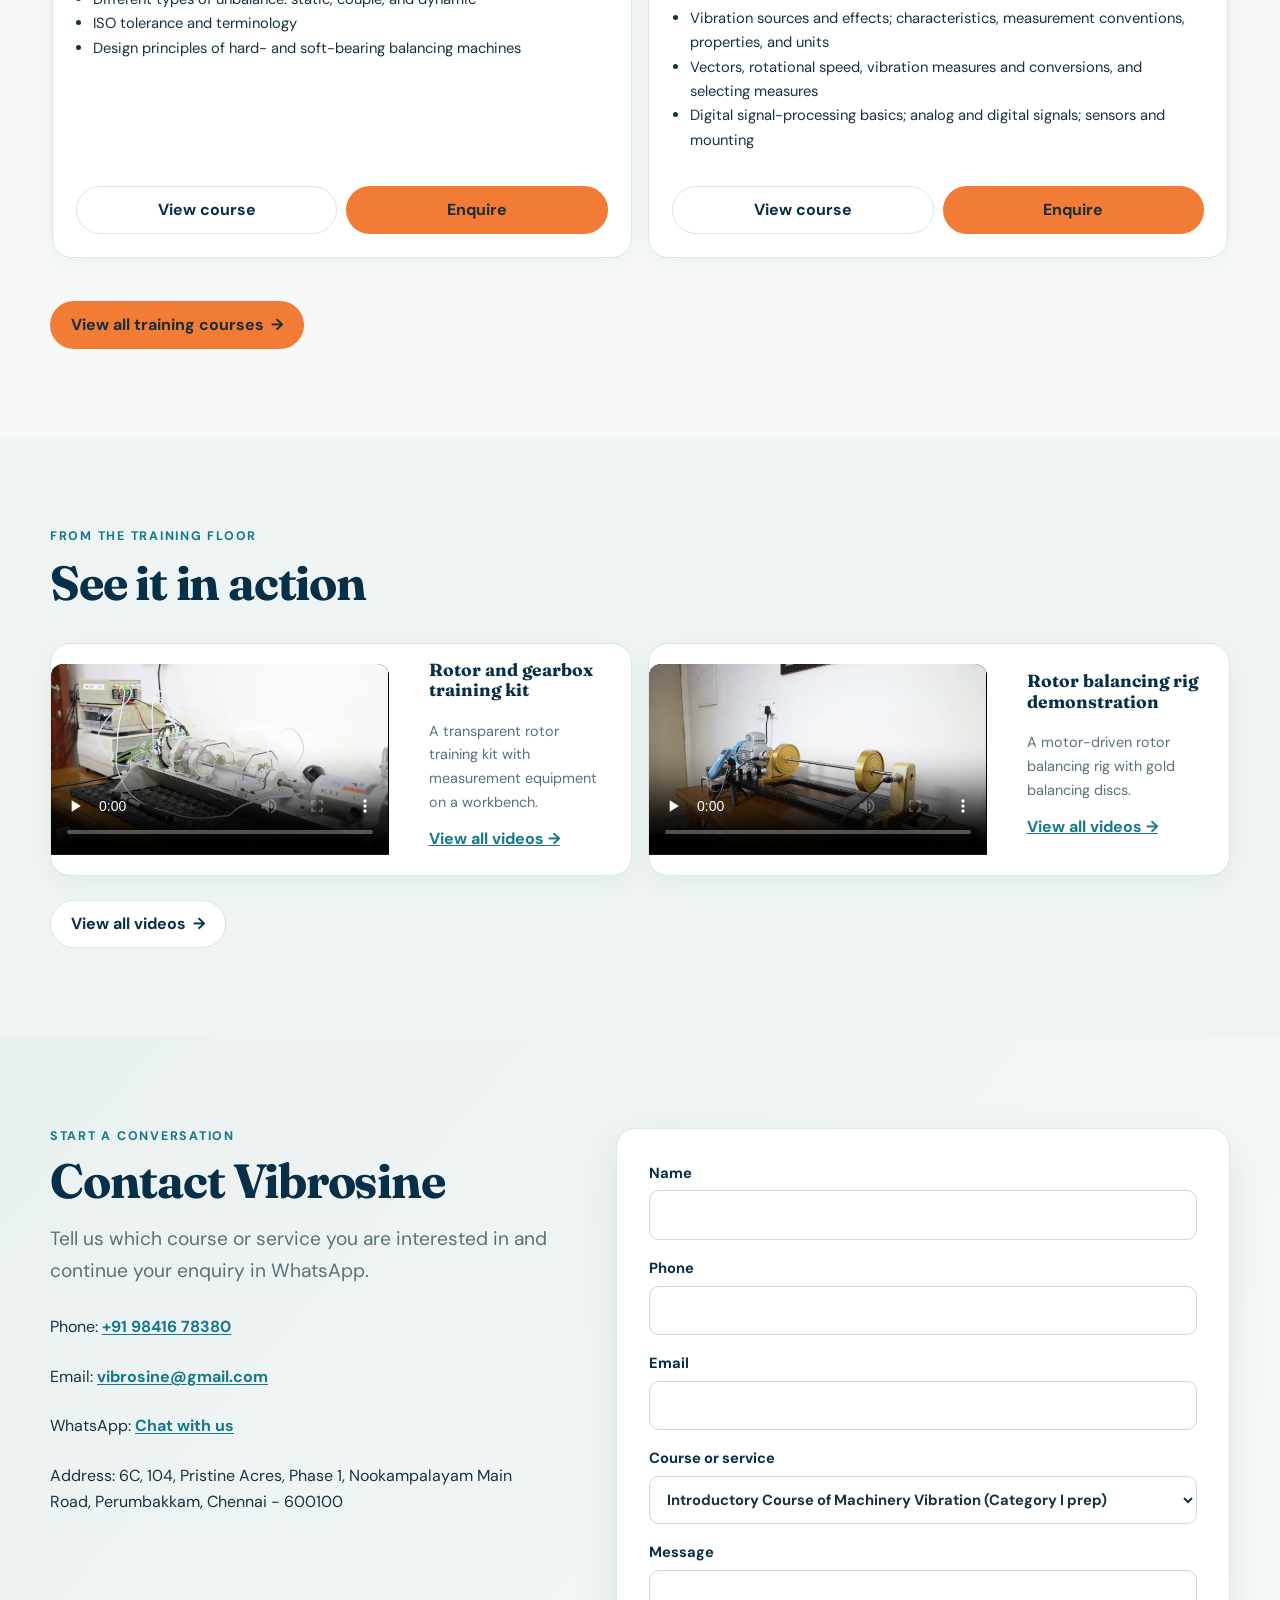
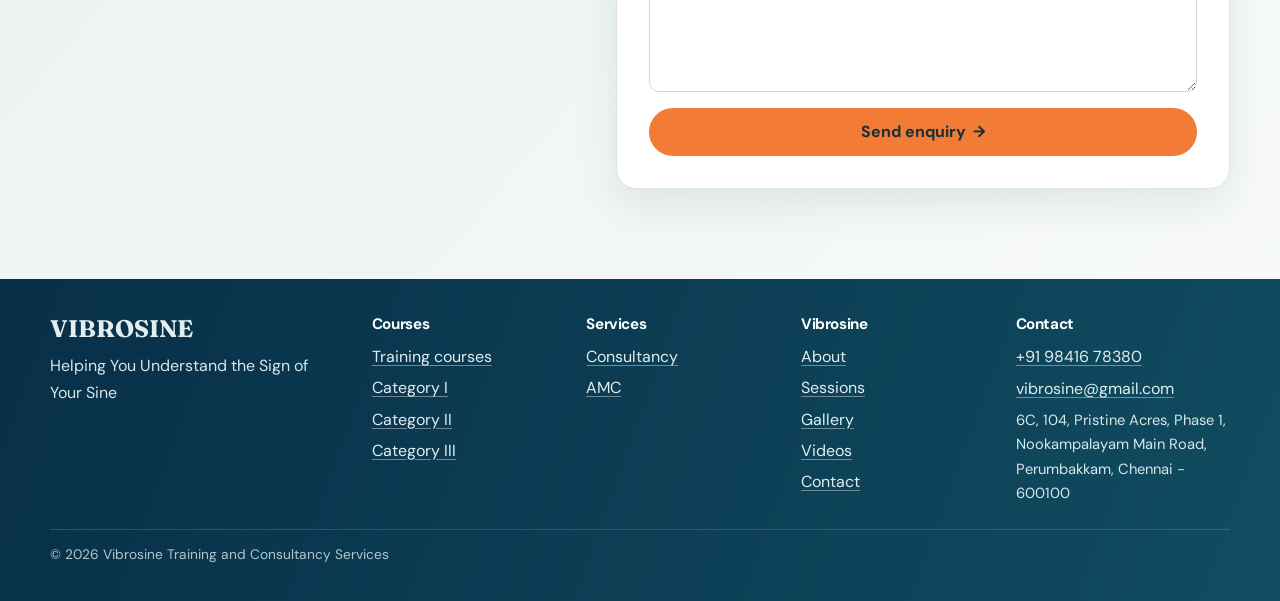
==== commit 05482899: "Added pictures and training videos." ====
--- a/index.html
+++ b/index.html
@@ -14,7 +14,7 @@
 <link rel="canonical" href="https://vibrosine.com/">
 <link rel="preconnect" href="https://fonts.googleapis.com">
 <link rel="preconnect" href="https://fonts.gstatic.com" crossorigin>
-<link rel="preload" as="image" href="assets/media/images/photo-23-800w.webp" imagesrcset="assets/media/images/photo-23-800w.webp 800w, assets/media/images/photo-23-1400w.webp 1400w" imagesizes="(max-width: 760px) 100vw, 45vw" fetchpriority="high">
+<link rel="preload" as="image" href="assets/media/images/photo-19-1400w.webp" fetchpriority="high">
 <link rel="preload" as="style" href="https://fonts.googleapis.com/css2?family=DM+Sans:wght@400;500;600;700&amp;family=Fraunces:wght@600;700&amp;display=swap">
 <link href="https://fonts.googleapis.com/css2?family=DM+Sans:wght@400;500;600;700&amp;family=Fraunces:wght@600;700&amp;display=swap" rel="stylesheet">
 <link rel="stylesheet" href="css/tokens.css">
@@ -37,7 +37,7 @@
       <h1 data-bind="hero-title">Understand the sign of your machine’s vibration.</h1>
       <p data-bind="hero-subtitle">Training and consultancy in vibration measurement, analysis and balancing.</p>
       <div class="btns">
-        <a class="btn btn-primary" href="schedule/index.html">View training schedule <span aria-hidden="true">→</span></a>
+        <a class="btn btn-primary" href="schedule/index.html">View training <span aria-hidden="true">→</span></a>
         <a class="btn btn-ghost" href="https://wa.me/919841678380?text=Hello%20Vibrosine%2C%20I%20would%20like%20to%20make%20an%20enquiry." target="_blank" rel="noopener">Enquire now</a>
       </div>
       <form class="site-search hero-search" role="search" action="index.html#site-search" method="get" id="site-search">
@@ -45,9 +45,6 @@
         <div class="search-control"><input id="home-search" type="search" name="q" placeholder="Search courses"><button class="btn btn-primary" type="submit">Search</button></div>
         <p class="search-status" aria-live="polite"></p>
       </form>
-    </div>
-    <div class="hero-art" data-bind="hero-visual">
-      <img src="assets/media/images/photo-23-1400w.webp" srcset="assets/media/images/photo-23-800w.webp 800w, assets/media/images/photo-23-1400w.webp 1400w" sizes="(max-width: 760px) 100vw, 45vw" width="1400" height="933" alt="Rotor balancing rig and motor arranged on a workbench" fetchpriority="high">
     </div>
   </div>
 </section>
@@ -91,10 +88,10 @@
     <div class="section-heading">
       <p class="eyebrow">Training records</p>
       <h2>Our recent training</h2>
-      <p class="lead">Recorded sessions from the training schedule.</p>
+      <p class="lead">Explore our recorded training sessions.</p>
     </div>
     <div class="grid c3" data-bind="recent-training"></div>
-    <p class="section-link"><a class="btn btn-secondary" href="schedule/index.html">View training schedule <span aria-hidden="true">→</span></a></p>
+    <p class="section-link"><a class="btn btn-secondary" href="schedule/index.html">View training <span aria-hidden="true">→</span></a></p>
   </div>
 </section>
 
@@ -142,16 +139,6 @@
   </div>
 </section>
 
-<section id="faq">
-  <div class="wrap narrow">
-    <div class="section-heading">
-      <p class="eyebrow">Common questions</p>
-      <h2>Frequently asked questions</h2>
-    </div>
-    <div data-bind="faq"></div>
-  </div>
-</section>
-
 <section id="contact" class="contact-section">
   <div class="wrap contact-layout">
     <div>
--- a/css/components.css
+++ b/css/components.css
@@ -209,12 +209,12 @@
 .search-control .btn { flex: 0 0 auto; }
 .hero-search { max-width: 540px; margin-top: 1.5rem; padding: 1.2rem; border-color: rgba(255,255,255,.3); border-radius: 16px; background: rgba(255,255,255,.98); box-shadow: 0 12px 30px rgba(2,22,34,.18); }
 .hero-search > label { color: var(--navy); font-size: .9rem; }
-.search-status { color: var(--muted); font-size: .88rem; }
+.search-status, [data-course-status] { color: #000; font-size: .88rem; }
 .nav-search-item { display: flex; align-items: center; }
 .pillar-section { padding: 2rem 0 1rem; background: #fff; }
 .pillar-card { min-height: 100%; }
-.pillar-card > .ph-media, .service-card > figure .ph-media { width: 100%; aspect-ratio: 16 / 10; }
-.pillar-card > .ph-media img, .service-card > figure img { width: 100%; height: 100%; object-fit: cover; }
+.service-card > figure .ph-media { width: 100%; aspect-ratio: 16 / 10; }
+.service-card > figure img { width: 100%; height: 100%; object-fit: cover; }
 .pillar-card .eyebrow { margin-bottom: -.2rem; }
 .pillar-card .body { gap: .65rem; }
 .service-card > figure { margin: 0; }
@@ -229,13 +229,6 @@
 .article-detail > p:not(.lead) { max-width: 70ch; color: #d3e6e9; }
 .article-detail .article-summary { color: #fff; }
 .article-detail .btn { width: fit-content; margin-top: .5rem; }
-.faq-item { margin-bottom: .75rem; }
-.faq-item summary { list-style: none; }
-.faq-item summary::-webkit-details-marker { display: none; }
-.faq-item summary::after { float: right; content: "+"; color: var(--teal); font-size: 1.2rem; }
-.faq-item[open] summary::after { content: "−"; }
-.faq-item p { max-width: 75ch; }
-
 @media (max-width: 1180px) {
   .navbar-inner { gap: .7rem; }
   #menu-btn { position: relative; z-index: 44; }
--- a/css/pages.css
+++ b/css/pages.css
@@ -7,6 +7,16 @@
     radial-gradient(ellipse at 82% 4%, rgba(35,145,164,.3), transparent 38%),
     linear-gradient(125deg, #082f48 0%, #104c60 63%, #116b78 100%);
 }
+body[data-page="home"] .hero {
+  background-color: #082f48;
+  background-image: linear-gradient(90deg, rgba(5,24,36,.88), rgba(5,24,36,.68) 55%, rgba(5,24,36,.48)), url("../assets/media/images/photo-19-1400w.webp");
+  background-position: center 45%;
+  background-size: cover;
+  background-repeat: no-repeat;
+}
+body[data-page="home"] .hero::after { opacity: 0; }
+body[data-page="home"] .hero-layout { grid-template-columns: minmax(0, 1fr); }
+body[data-page="home"] .hero-copy { max-width: 780px; }
 
 @media (min-width: 960px) {
   .trainer-card { grid-template-columns: minmax(0, 1fr); }
@@ -19,8 +29,7 @@
 .hero p:not(.eyebrow):not(.hero-tagline) { max-width: 54ch; margin: 1.2rem 0 1.8rem; color: #d3e6e9; font-size: clamp(1.05rem, 1.7vw, 1.25rem); }
 .hero .btns { display: flex; flex-wrap: wrap; gap: .75rem; }
 .hero-tagline { margin-top: 1.6rem; color: #b6d2d7; font-size: .88rem; font-weight: 600; letter-spacing: .04em; }
-.hero-art { position: relative; width: min(100%, 520px); justify-self: center; filter: drop-shadow(0 22px 34px rgba(0,0,0,.18)); }
-.hero-art img { width: 100%; height: auto; aspect-ratio: 3 / 2; border-radius: var(--r); object-fit: cover; }
+body[data-page="home"] .hero .search-status:not(:empty) { max-width: fit-content; margin: .7rem 0 0; padding: .25rem .55rem; border-radius: 6px; background: #fff; color: #000; font-size: .88rem; }
 .spectrum-chart { width: 100%; }
 .chart-label { fill: #315a69; font: 700 11px var(--sans); letter-spacing: 1.5px; }
 .chart-small { fill: #587783; font: 500 10px var(--sans); }
@@ -67,26 +76,19 @@
 .trainer-card h3 { color: #fff; }
 .trainer-bio { margin-top: 1rem; color: #f1f7f8; }
 .trainer-card .training-group ul { color: #e0edef; font-size: .92rem; }
+.trainer-details h2 { font-size: clamp(1.45rem, 3vw, 2.25rem); }
 .trainer-name-slot { width: fit-content; min-width: min(100%, 20rem); padding-bottom: .35rem; border-bottom: 1px solid rgba(231,242,244,.55); color: #fff; }
 .schedule-history { padding: 1.25rem 0 3rem; }
-.past-year + .past-year { margin-top: .55rem; }
-.past-year > summary { display: flex; min-height: 46px; align-items: center; justify-content: space-between; gap: .75rem; padding: .5rem .85rem; border: 1px solid var(--line); border-radius: 10px; background: #fff; color: var(--navy); cursor: pointer; font: 700 1.05rem var(--serif); list-style: none; }
-.past-year > summary::-webkit-details-marker { display: none; }
-.past-year > summary::before { width: .5rem; height: .5rem; flex: 0 0 .5rem; border-right: 2px solid var(--teal); border-bottom: 2px solid var(--teal); content: ""; transform: rotate(-45deg); }
-.past-year[open] > summary { margin-bottom: .4rem; border-color: rgba(15,107,120,.35); }
-.past-year[open] > summary::before { transform: rotate(45deg); }
-.past-year > summary span { margin-left: auto; color: var(--muted); font: 500 .82rem var(--sans); }
-.past-month { margin: .35rem 0 0 .65rem; }
-.past-month > summary { display: flex; min-height: 38px; align-items: center; gap: .65rem; padding: .4rem .7rem; border: 1px solid rgba(8,47,72,.08); border-radius: 9px; background: #f7faf9; color: var(--navy); cursor: pointer; font-size: .9rem; font-weight: 700; list-style: none; }
-.past-month > summary::-webkit-details-marker { display: none; }
-.past-month > summary::before { width: .38rem; height: .38rem; flex: 0 0 .38rem; border-right: 1.5px solid var(--teal); border-bottom: 1.5px solid var(--teal); content: ""; transform: rotate(-45deg); }
-.past-month[open] > summary { margin-bottom: .35rem; }
-.past-month[open] > summary::before { transform: rotate(45deg); }
-.past-month > summary span { margin-left: auto; color: var(--muted); font: 500 .78rem var(--sans); }
-.schedule-list { display: grid; grid-template-columns: 1fr; gap: .4rem; padding: 0; margin: 0; list-style: none; }
-.schedule-entry { display: flex; min-width: 0; align-items: center; justify-content: space-between; gap: .8rem; padding: .55rem .8rem; border: 1px solid var(--line); border-radius: 10px; background: #fff; }
-.schedule-entry-name { color: var(--navy); font-size: .91rem; font-weight: 700; }
-.schedule-entry time { flex: 0 0 auto; color: var(--muted); font-size: .84rem; text-align: right; }
+.session-timeline { display: grid; max-width: 960px; gap: 0; padding: 0; margin: 0; list-style: none; }
+.session-item { position: relative; display: grid; grid-template-columns: minmax(125px, 180px) minmax(0, 1fr); gap: 1.5rem; padding-bottom: 1.25rem; }
+.session-item::before { position: absolute; top: 1.1rem; bottom: -.1rem; left: calc(180px + .75rem); width: 2px; background: #cfe0df; content: ""; }
+.session-item::after { position: absolute; top: 1.05rem; left: calc(180px + .4rem); width: .72rem; height: .72rem; border: 3px solid var(--paper); border-radius: 50%; background: var(--orange); box-shadow: 0 0 0 1px var(--orange); content: ""; }
+.session-item:last-child::before { display: none; }
+.session-date { padding-top: .9rem; color: var(--navy); font-size: .88rem; font-weight: 700; text-align: right; }
+.session-card { min-width: 0; padding: .85rem 1rem; border: 1px solid var(--line); border-radius: 12px; background: #fff; box-shadow: 0 5px 16px rgba(8,47,72,.05); }
+.session-title { font: 700 1rem/1.4 var(--sans); color: var(--navy); }
+.session-meta { display: flex; flex-wrap: wrap; gap: .4rem 1rem; margin-top: .45rem; color: var(--ink); font-size: .84rem; }
+.session-meta strong { color: var(--navy); }
 .market-section { background: linear-gradient(115deg, #e6f0ef, #f8faf8); }
 .market-content { max-width: 850px; }
 .market-content .lead { margin: .8rem 0; }
@@ -136,9 +138,6 @@
 .video-card .body { padding-top: 1rem; }
 .video-card .video-player { border-radius: 12px 12px 0 0; }
 .video-card .body h3 { font-size: 1.1rem; }
-.schedule-tabs { display: flex; gap: .5rem; margin-bottom: 1rem; border-bottom: 1px solid var(--line); }
-.schedule-tabs button { padding: .7rem 1rem; border: 0; border-bottom: 3px solid transparent; background: transparent; color: var(--muted); font: 700 1rem var(--sans); cursor: pointer; }
-.schedule-tabs button[aria-selected="true"] { border-color: var(--orange); color: var(--navy); }
 .schedule-empty { display: flex; flex-wrap: wrap; align-items: center; justify-content: space-between; gap: 1rem; padding: 1.2rem; border: 1px solid var(--line); border-radius: 14px; background: #fff; }
 .schedule-empty p { margin: 0; color: var(--navy); font-weight: 600; }
 .equip { display: flex; flex-wrap: wrap; gap: .45rem; }
@@ -181,7 +180,7 @@
   .story-layout { grid-template-columns: minmax(0, 1fr) minmax(220px, .75fr); }
   .contact-layout { grid-template-columns: .9fr 1.1fr; gap: 4rem; }
   .gallery { grid-template-columns: repeat(4, minmax(0, 1fr)); gap: 1rem; }
-  .trainer-card { grid-template-columns: minmax(180px, 260px) minmax(0, 1fr); column-gap: 2rem; align-items: start; }
+  .trainer-card { grid-template-columns: minmax(180px, 260px) minmax(0, 1fr); column-gap: clamp(2.5rem, 5vw, 4rem); align-items: start; }
   .home-video-card { grid-template-columns: minmax(0, 1.2fr) minmax(220px, .8fr); }
   .video-grid { grid-template-columns: repeat(2, minmax(0, 1fr)); }
   .equipment-gallery { grid-template-columns: repeat(3, minmax(0, 1fr)); }
@@ -195,11 +194,9 @@
   .facts ul { grid-template-columns: repeat(4, minmax(0, 1fr)); }
   .gallery { grid-template-columns: repeat(3, minmax(0, 1fr)); }
   .course-grid { grid-template-columns: repeat(2, minmax(0, 1fr)); }
-  .schedule-list { grid-template-columns: repeat(2, minmax(0, 1fr)); }
 }
 @media (max-width: 759px) {
   .hero-layout { gap: 2rem; }
-  .hero-art { width: min(100%, 430px); }
   .home-main { padding: 0 1.25rem; }
   .course-grid { grid-template-columns: minmax(0, 1fr); gap: 1rem; }
   .course-grid > .card { width: 100%; }
@@ -207,12 +204,15 @@
   .course-grid .card-actions .btn { width: 100%; }
   .story-layout { gap: 1.1rem; }
   .contact-layout { gap: 1.5rem; }
+  .session-item { grid-template-columns: minmax(0, 1fr); gap: .3rem; padding-left: 1.5rem; }
+  .session-item::before { left: .25rem; }
+  .session-item::after { left: -.1rem; }
+  .session-date { padding-top: .1rem; text-align: left; }
 }
 @media (max-width: 480px) {
   .hero { padding: 3.7rem 0 3.5rem; }
   .hero .btns { align-items: stretch; }
   .hero .btns .btn { flex: 1 1 100%; }
-  .hero-art { width: calc(100% + .4rem); margin-inline: -.2rem; }
   .wrap { width: min(100% - 2rem, var(--wrap)); }
   section { padding: 3rem 0; }
   .section-heading { margin-bottom: 1.4rem; }
@@ -223,6 +223,4 @@
   .facts ul { grid-template-columns: 1fr; }
   .gallery { grid-template-columns: repeat(2, minmax(0, 1fr)); }
 
-  .schedule-entry { align-items: flex-start; }
-  .schedule-entry-name { max-width: 55%; }
-}
+}
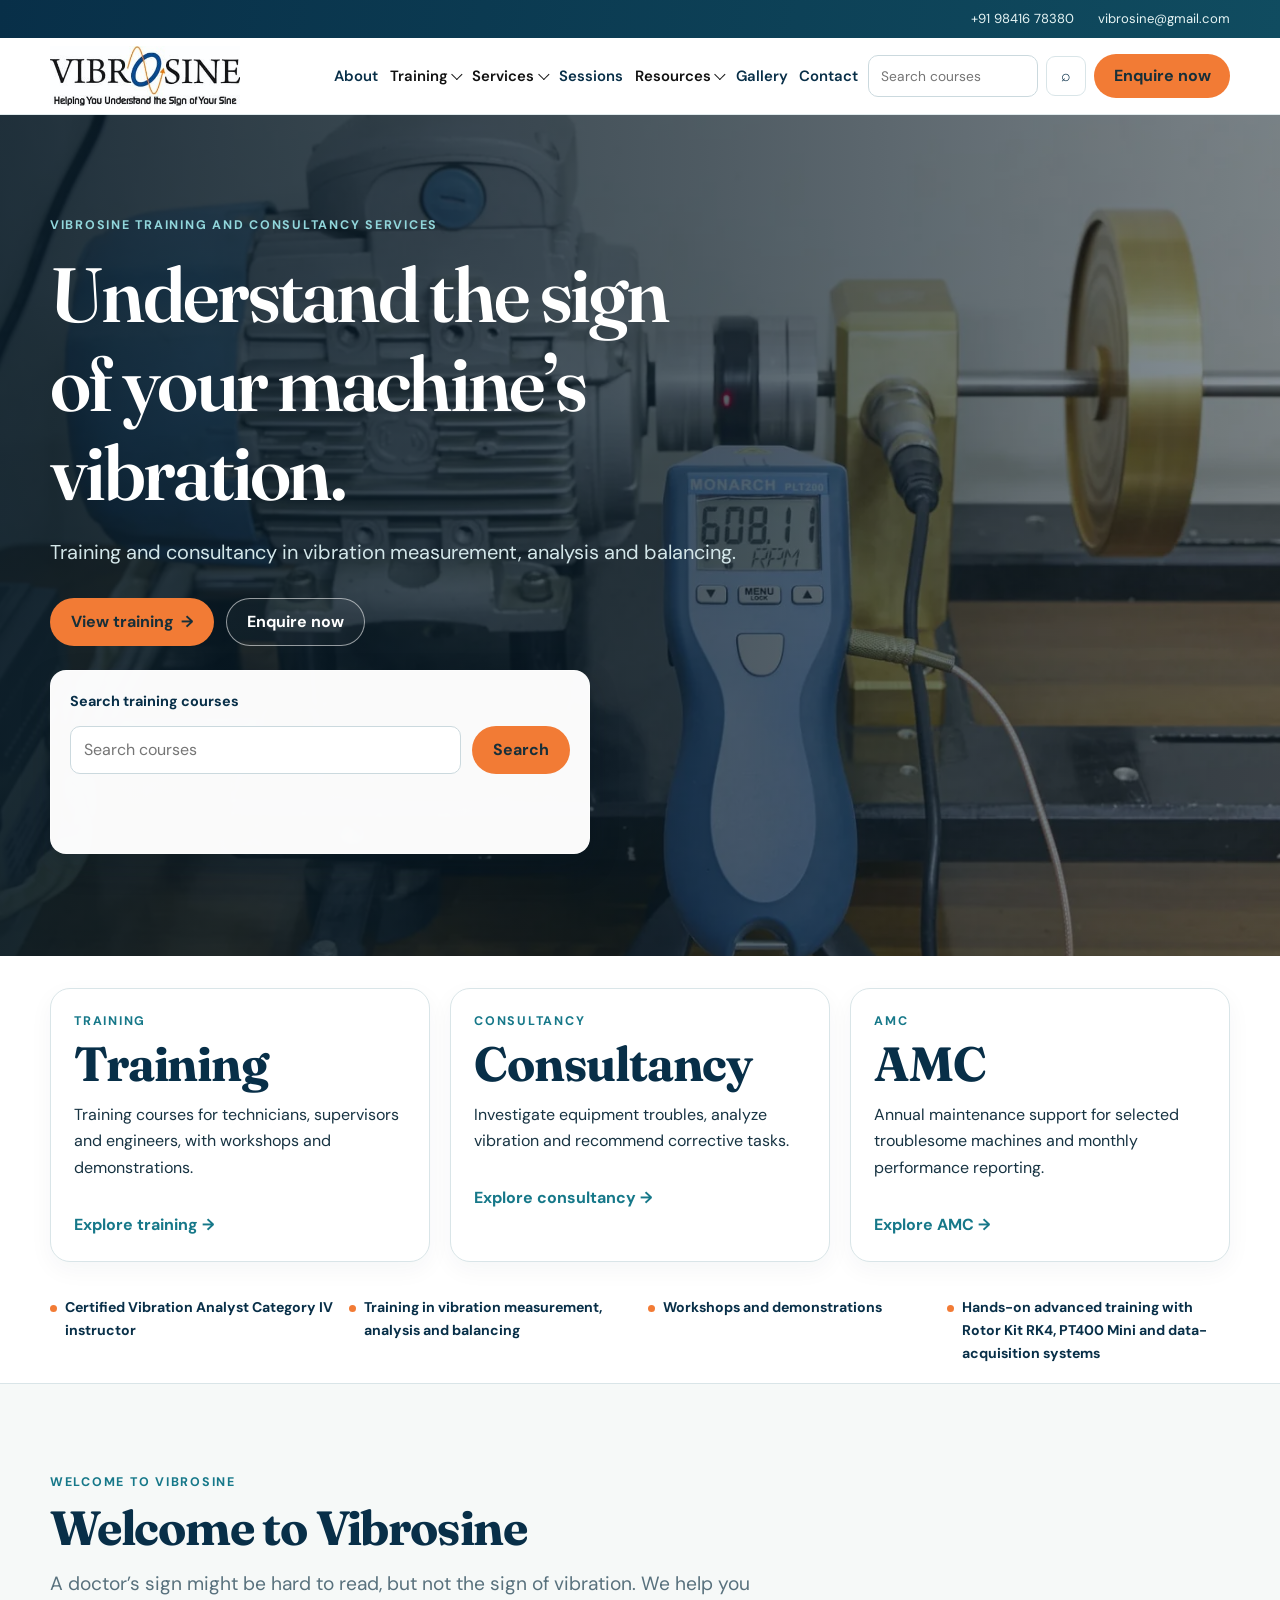
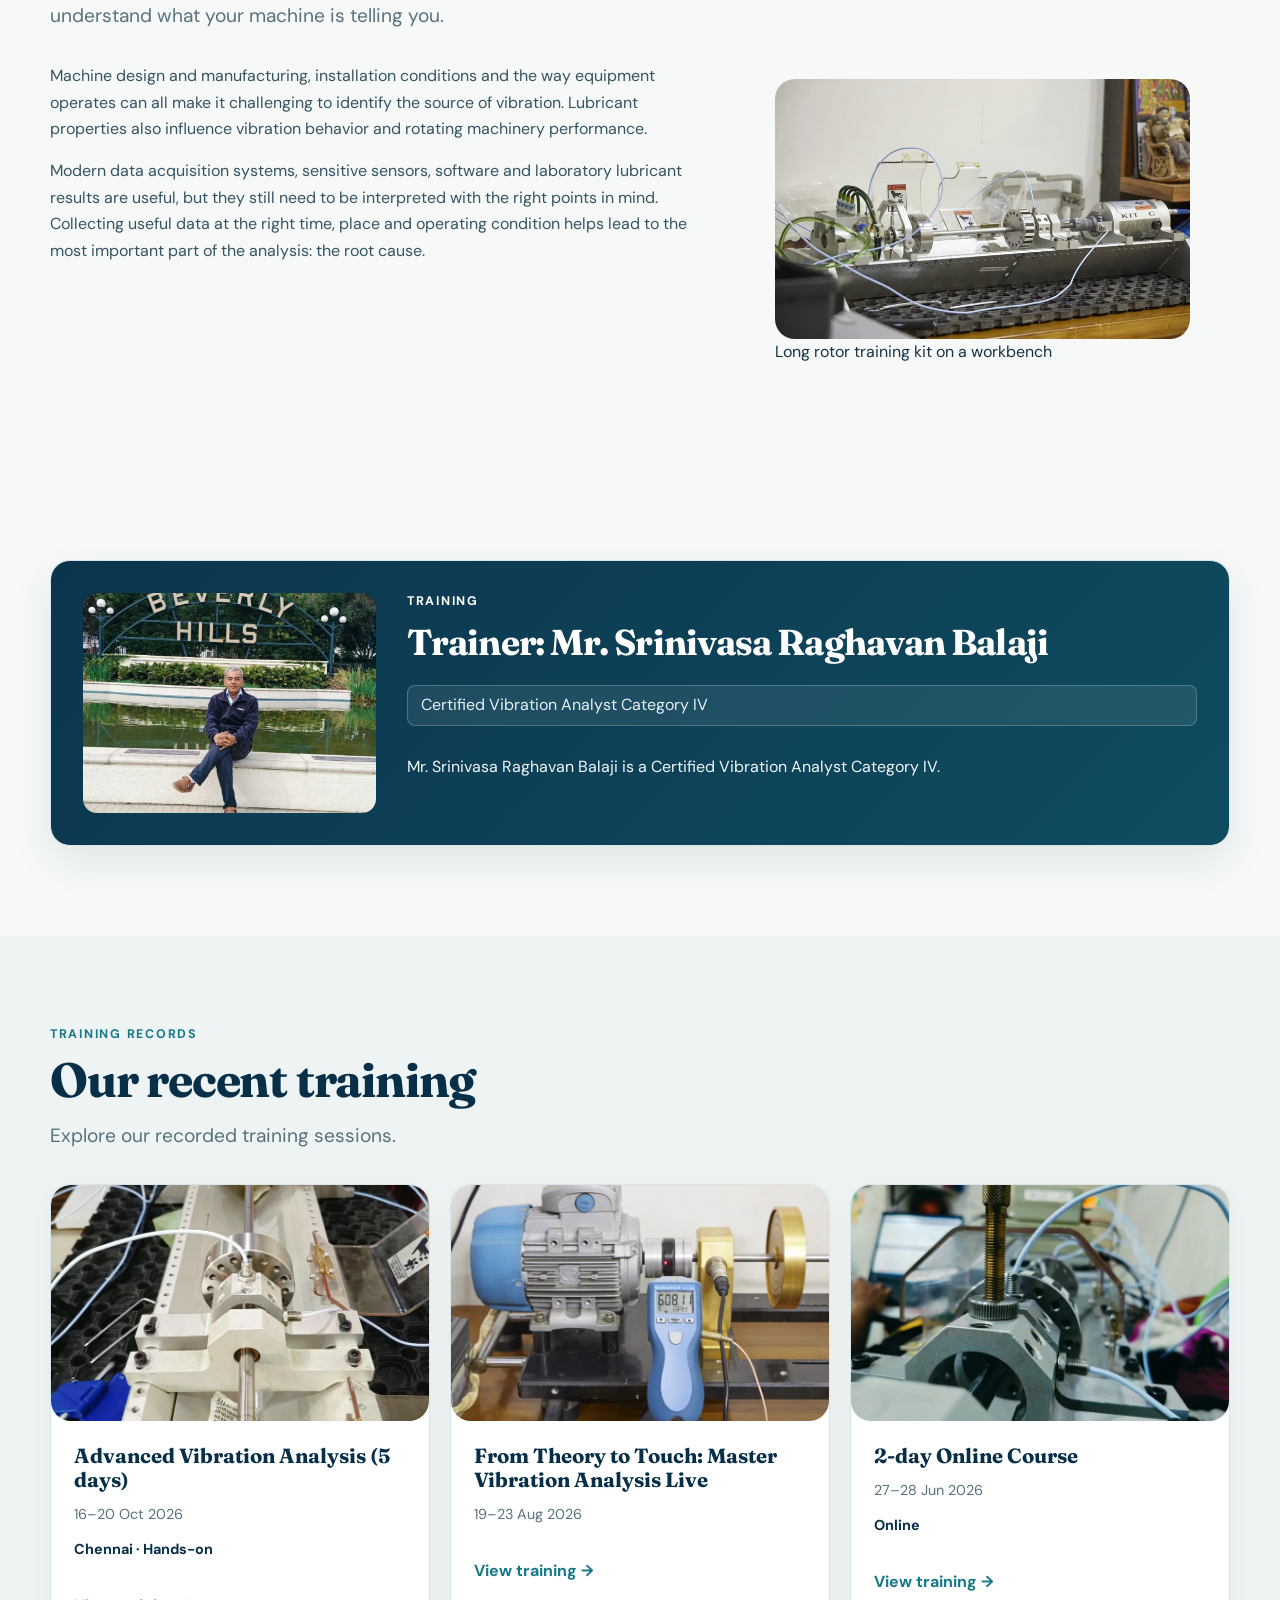
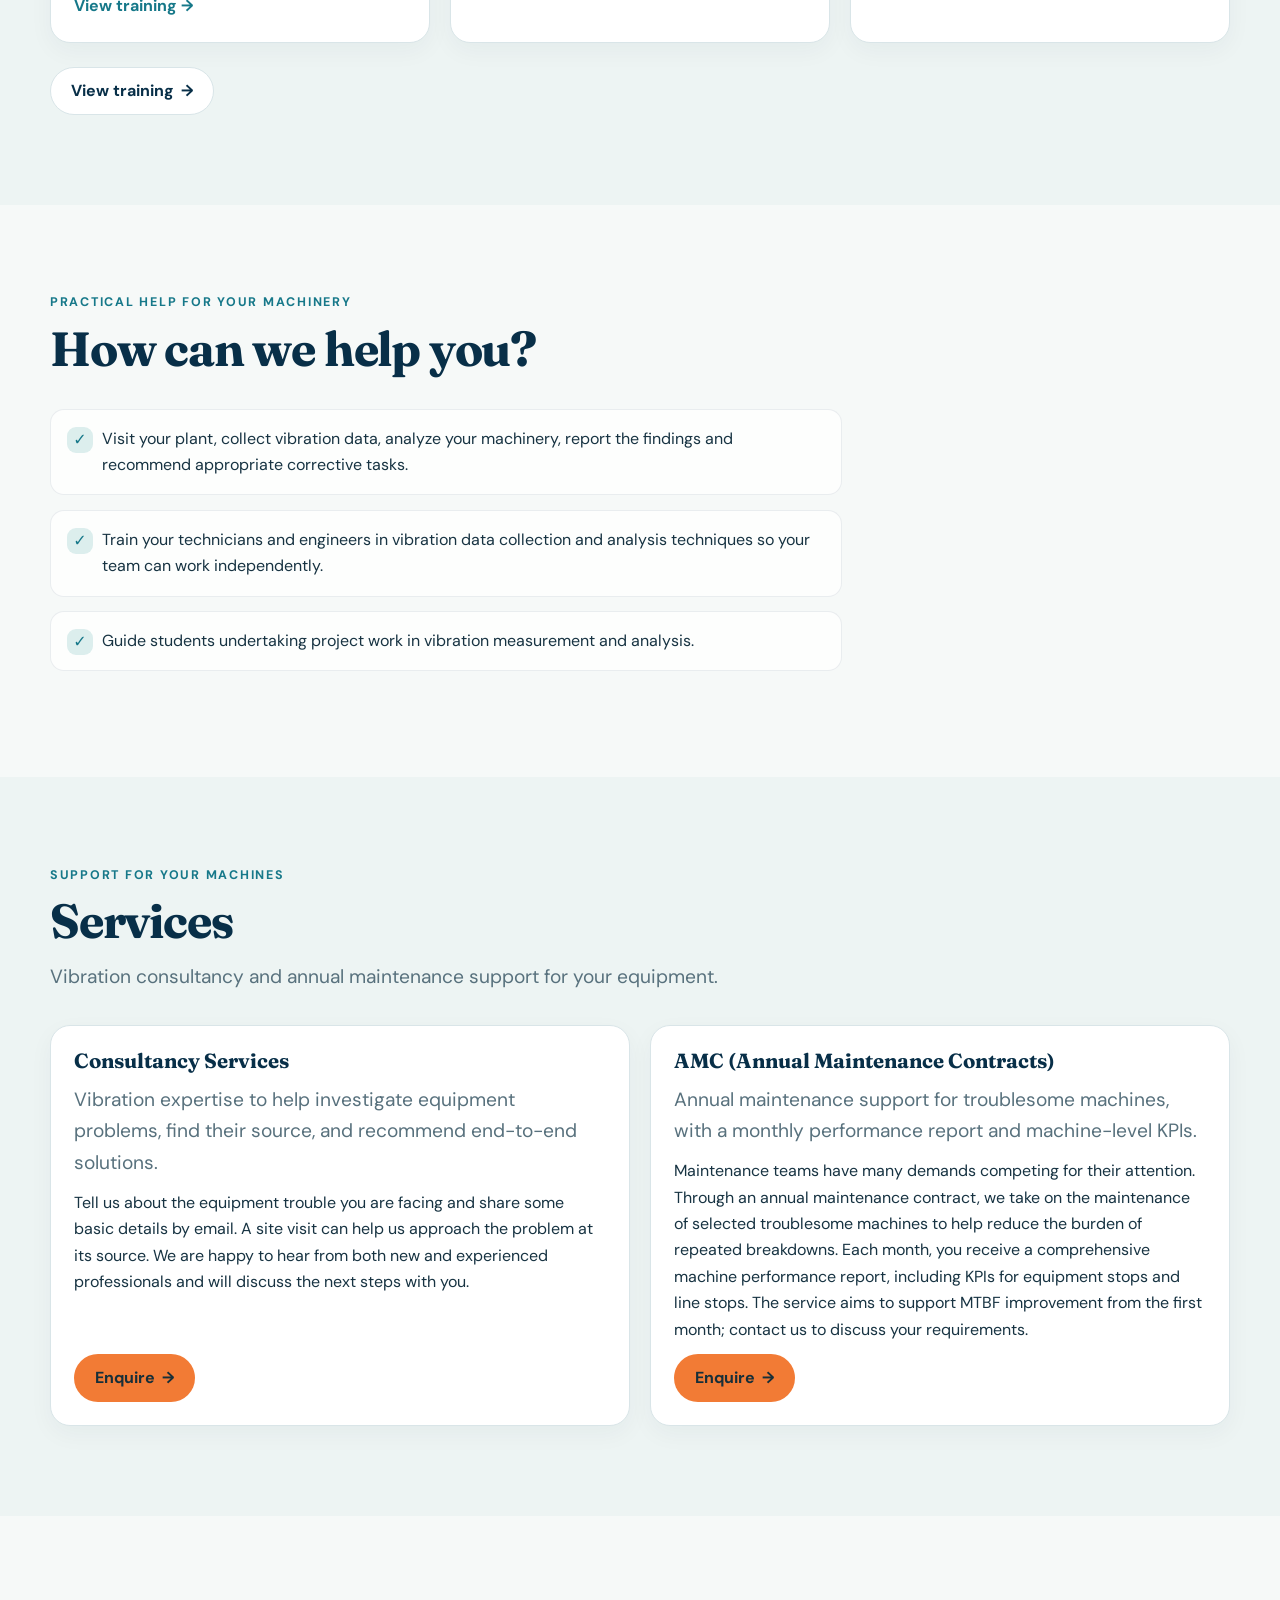
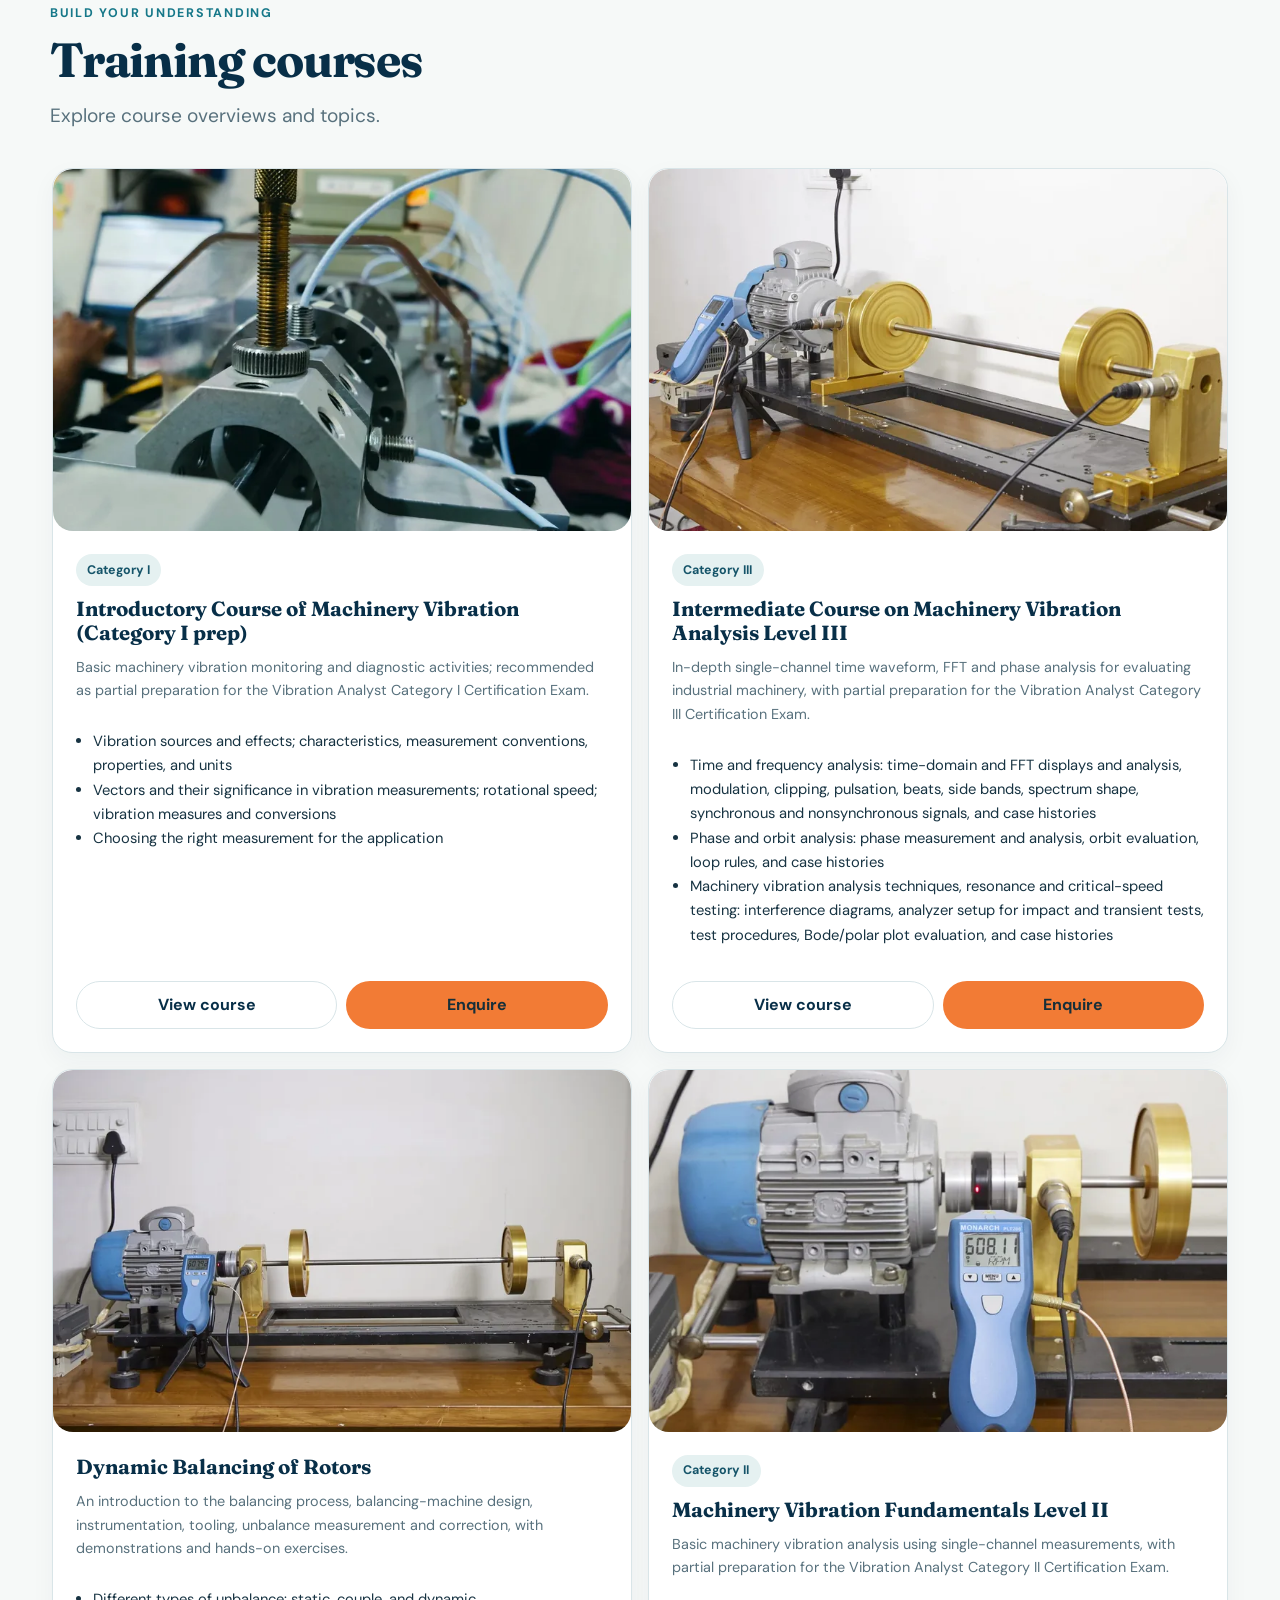
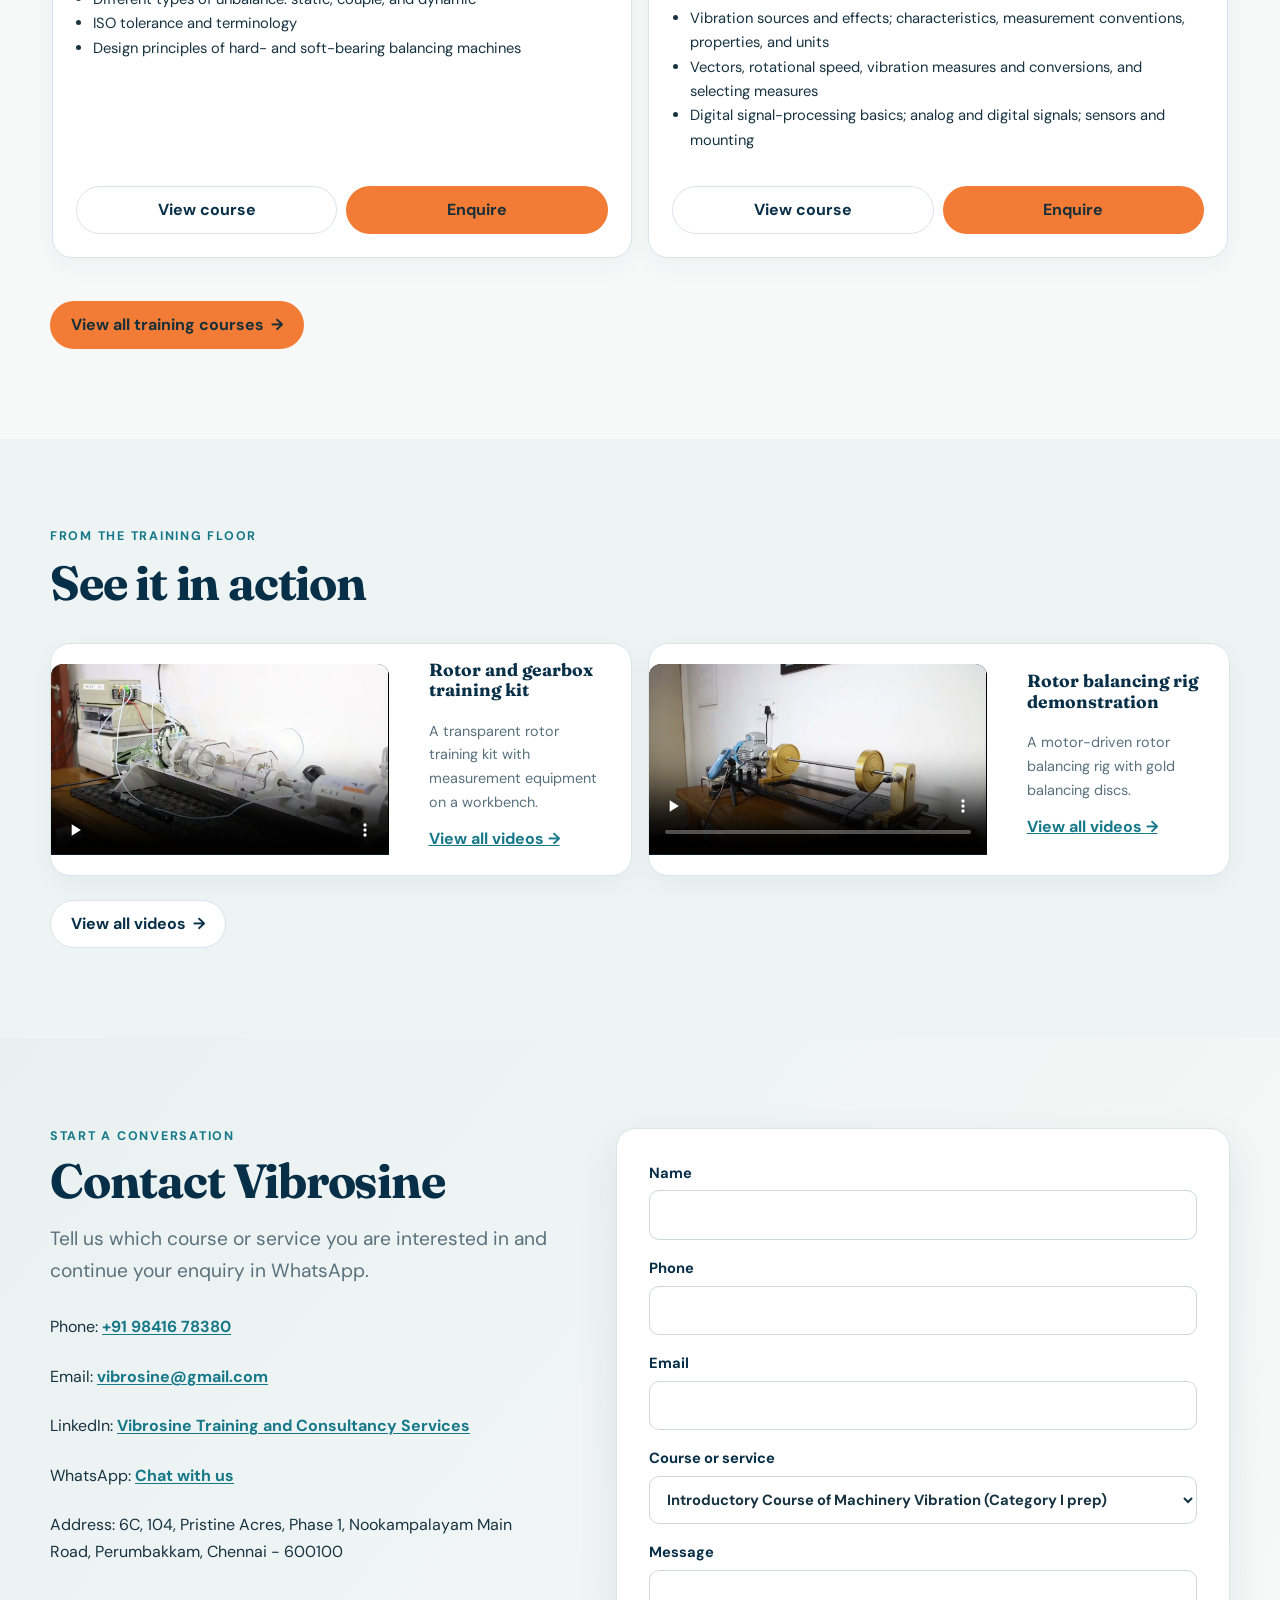
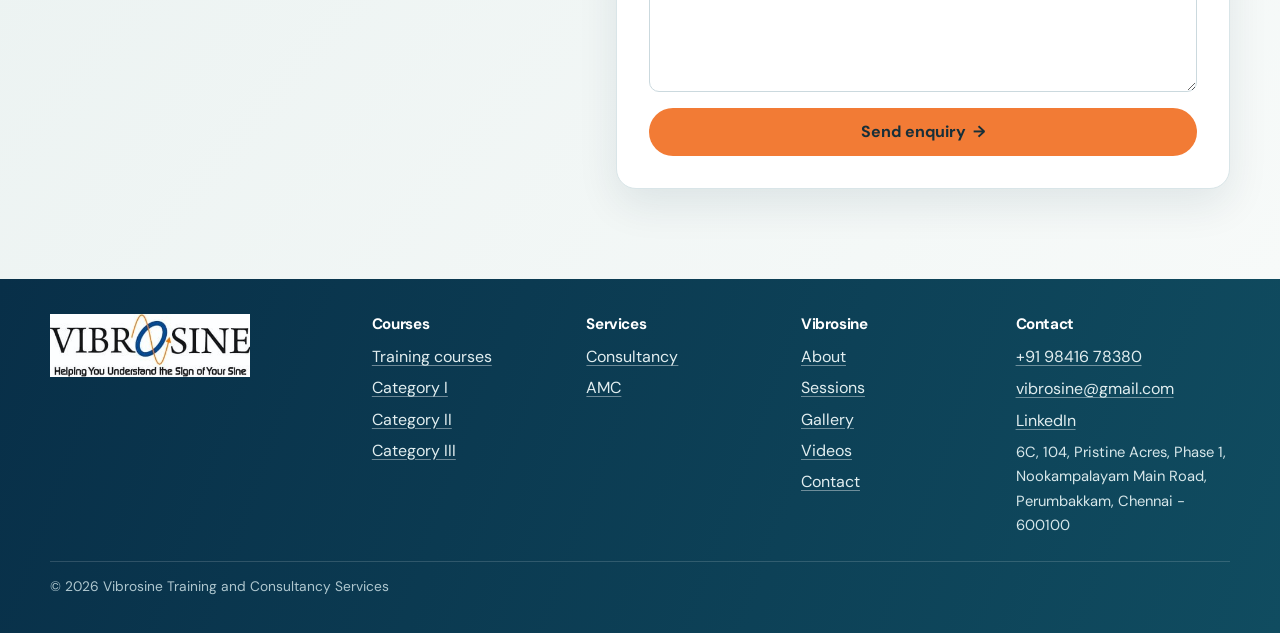
==== commit 58a7d1ba: "added contact details and added favicon." ====
--- a/index.html
+++ b/index.html
@@ -3,14 +3,21 @@
 <head>
 <meta charset="utf-8">
 <meta name="viewport" content="width=device-width, initial-scale=1">
-<link rel="icon" type="image/svg+xml" href="/assets/favicon.svg">
+<link rel="icon" type="image/x-icon" sizes="16x16 32x32 48x48" href="/assets/favicon.ico">
+<link rel="icon" type="image/png" sizes="32x32" href="/assets/favicon-32.png">
+<link rel="apple-touch-icon" sizes="180x180" href="/assets/apple-touch-icon.png">
+<link rel="icon" type="image/png" sizes="192x192" href="/assets/icon-192.png">
+<link rel="icon" type="image/png" sizes="512x512" href="/assets/icon-512.png">
+<link rel="manifest" href="/assets/site.webmanifest">
 <title>Vibrosine | Vibration Analysis Training and Consultancy</title>
 <meta name="description" content="Vibration analysis training, consultancy and rotor balancing from Vibrosine Training and Consultancy Services.">
 <meta property="og:type" content="website">
 <meta property="og:title" content="Vibrosine | Vibration Analysis Training and Consultancy">
 <meta property="og:description" content="Helping You Understand the Sign of Your Sine">
-<meta property="og:image" content="https://vibrosine.com/assets/media/images/photo-23-1400w.webp">
-<meta name="theme-color" content="#082f48">
+<meta property="og:image" content="https://vibrosine.com/assets/og-image.png">
+<meta name="twitter:card" content="summary_large_image">
+<meta name="twitter:image" content="https://vibrosine.com/assets/og-image.png">
+<meta name="theme-color" content="#ffffff">
 <link rel="canonical" href="https://vibrosine.com/">
 <link rel="preconnect" href="https://fonts.googleapis.com">
 <link rel="preconnect" href="https://fonts.gstatic.com" crossorigin>
@@ -22,7 +29,7 @@
 <link rel="stylesheet" href="css/components.css">
 <link rel="stylesheet" href="css/pages.css">
 <script id="organization-schema" type="application/ld+json">
-{"@context":"https://schema.org","@type":"EducationalOrganization","name":"Vibrosine Training and Consultancy Services","email":"vibrosine@gmail.com","telephone":"+91 98416 78380","url":"https://vibrosine.com","logo":"https://vibrosine.com/assets/brand/vibrosine-logo.jpeg","description":"Training and consultancy in vibration measurement, analysis and balancing."}
+{"@context":"https://schema.org","@type":"EducationalOrganization","name":"Vibrosine Training and Consultancy Services","email":"vibrosine@gmail.com","telephone":"+91 98416 78380","url":"https://vibrosine.com","logo":"https://vibrosine.com/assets/brand/vibrosine-logo.png","description":"Training and consultancy in vibration measurement, analysis and balancing."}
 </script>
 </head>
 <body data-root="" data-page="home">
--- a/css/components.css
+++ b/css/components.css
@@ -35,7 +35,7 @@
 .navbar.menu-open { z-index: 42; background: #fff; backdrop-filter: none; }
 .navbar-inner { display: flex; min-height: 76px; align-items: center; justify-content: space-between; gap: 1.4rem; }
 .brand { flex: 0 0 auto; display: inline-flex; align-items: center; text-decoration: none; }
-.brand img { width: 172px; height: 54px; object-fit: contain; }
+.brand img { width: 190px; height: auto; object-fit: contain; }
 #main-nav { margin-left: auto; }
 nav ul { display: flex; align-items: center; gap: clamp(.5rem, 1.4vw, 1.35rem); padding: 0; margin: 0; list-style: none; }
 nav li a:not(.btn) { display: inline-flex; align-items: center; min-height: 44px; padding: .3rem .1rem; color: var(--navy); font-size: .93rem; font-weight: 600; text-decoration: none; white-space: nowrap; }
@@ -44,7 +44,8 @@
 #menu-btn { display: none; }
 .nav-backdrop { display: none; }
 .footer-inner { display: grid; gap: 1.25rem; align-items: center; }
-.footer-brand { color: #fff; font: 700 1.5rem var(--serif); text-decoration: none; }
+.footer-brand { display: inline-flex; align-items: center; text-decoration: none; }
+.footer-brand img { width: 200px; height: auto; }
 .footer-contact { display: grid; justify-items: start; gap: .35rem; font-style: normal; }
 .footer-contact a { color: #fff; text-decoration: underline; text-decoration-color: rgba(255,255,255,.55); text-underline-offset: .18em; }
 .footer-contact a:hover { color: var(--orange); }
@@ -136,7 +137,7 @@
   .contact-strip-inner a { gap: .25rem; font-size: .72rem; white-space: nowrap; }
   .contact-strip-inner svg { width: 13px; height: 13px; }
   .navbar-inner { min-height: 64px; gap: .6rem; }
-  .brand img { width: min(172px, 46vw); height: 54px; }
+  .brand img { width: min(190px, 54vw); height: auto; }
   #menu-btn { width: 46px; height: 46px; flex-basis: 46px; }
   footer { padding-bottom: calc(6rem + env(safe-area-inset-bottom)); }
 }
--- a/css/pages.css
+++ b/css/pages.css
@@ -197,6 +197,10 @@
 }
 @media (max-width: 759px) {
   .hero-layout { gap: 2rem; }
+  body[data-page="home"] .hero {
+    background-image: linear-gradient(rgba(5,24,36,.58), rgba(5,24,36,.58)), url("../assets/media/images/photo-19-800w.webp");
+    background-position: 65% center;
+  }
   .home-main { padding: 0 1.25rem; }
   .course-grid { grid-template-columns: minmax(0, 1fr); gap: 1rem; }
   .course-grid > .card { width: 100%; }
@@ -211,6 +215,7 @@
 }
 @media (max-width: 480px) {
   .hero { padding: 3.7rem 0 3.5rem; }
+  body[data-page="home"] .hero { background-position: 68% center; }
   .hero .btns { align-items: stretch; }
   .hero .btns .btn { flex: 1 1 100%; }
   .wrap { width: min(100% - 2rem, var(--wrap)); }
